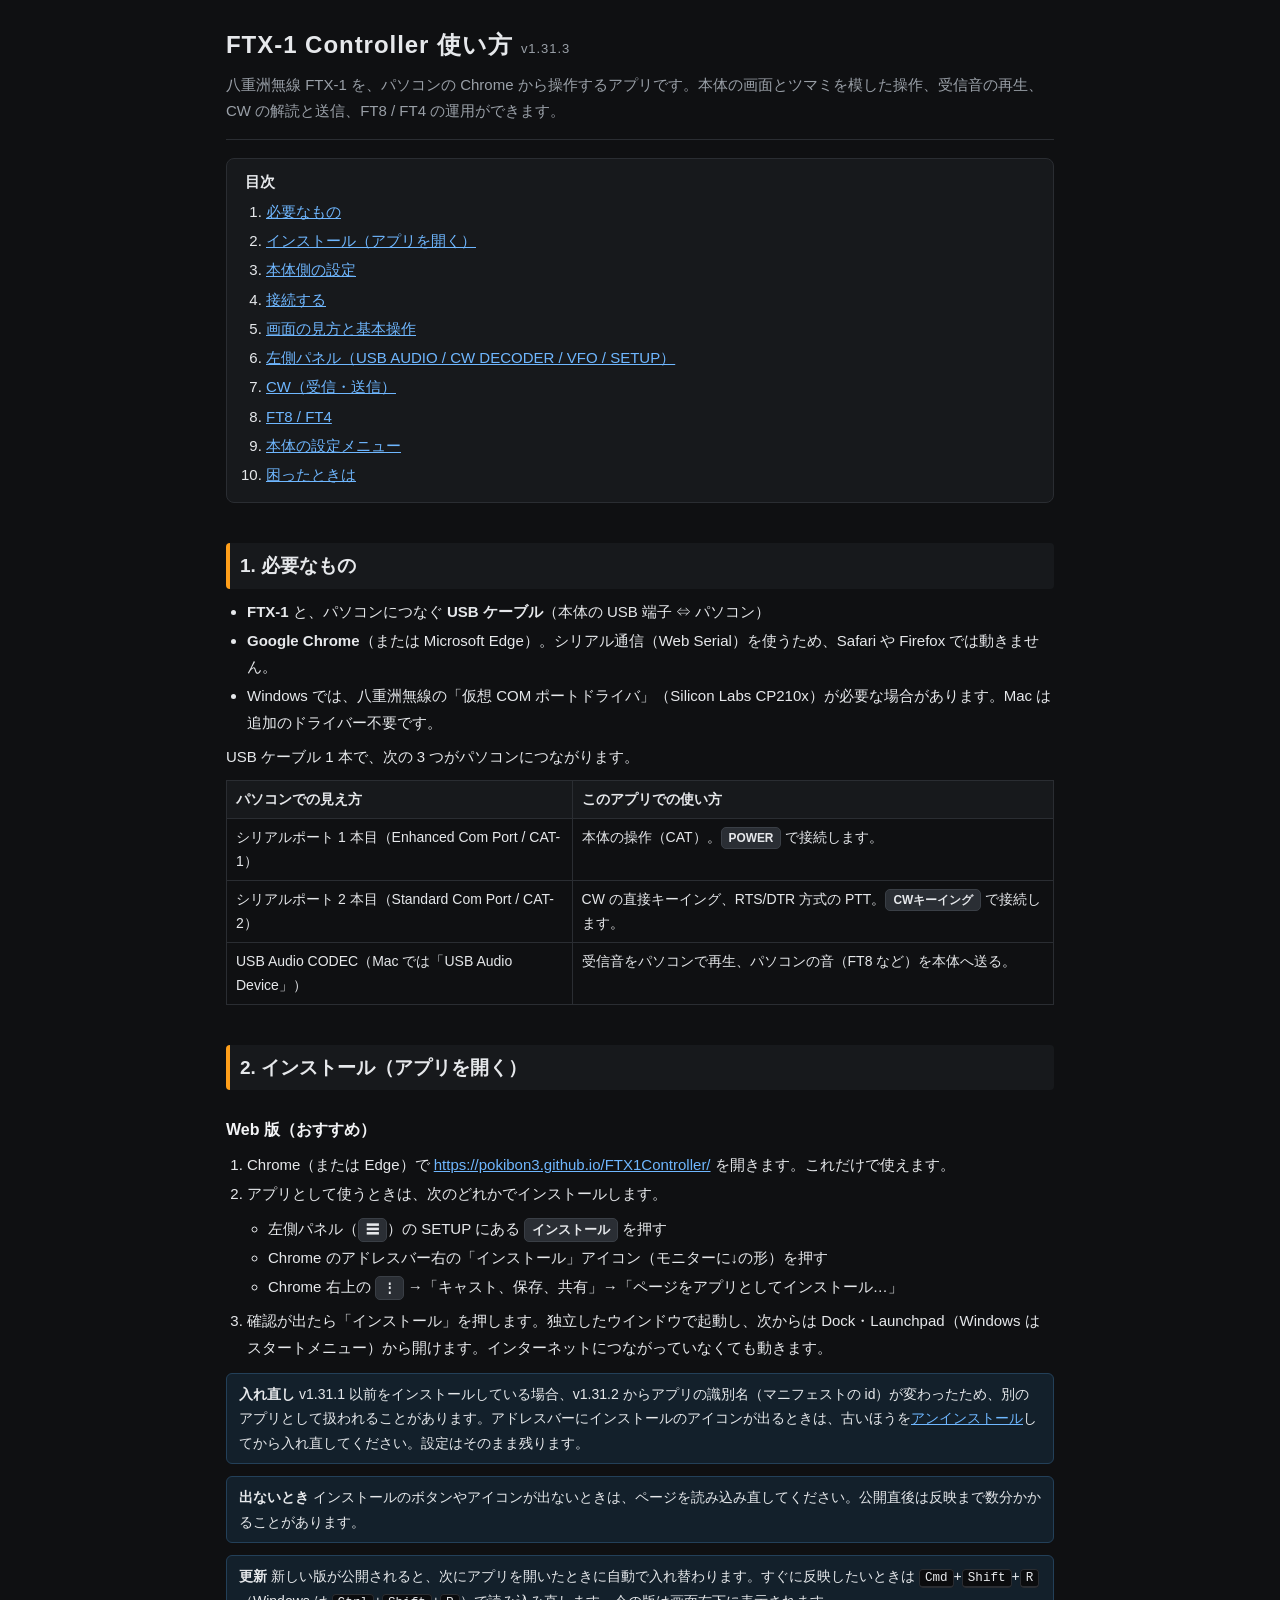
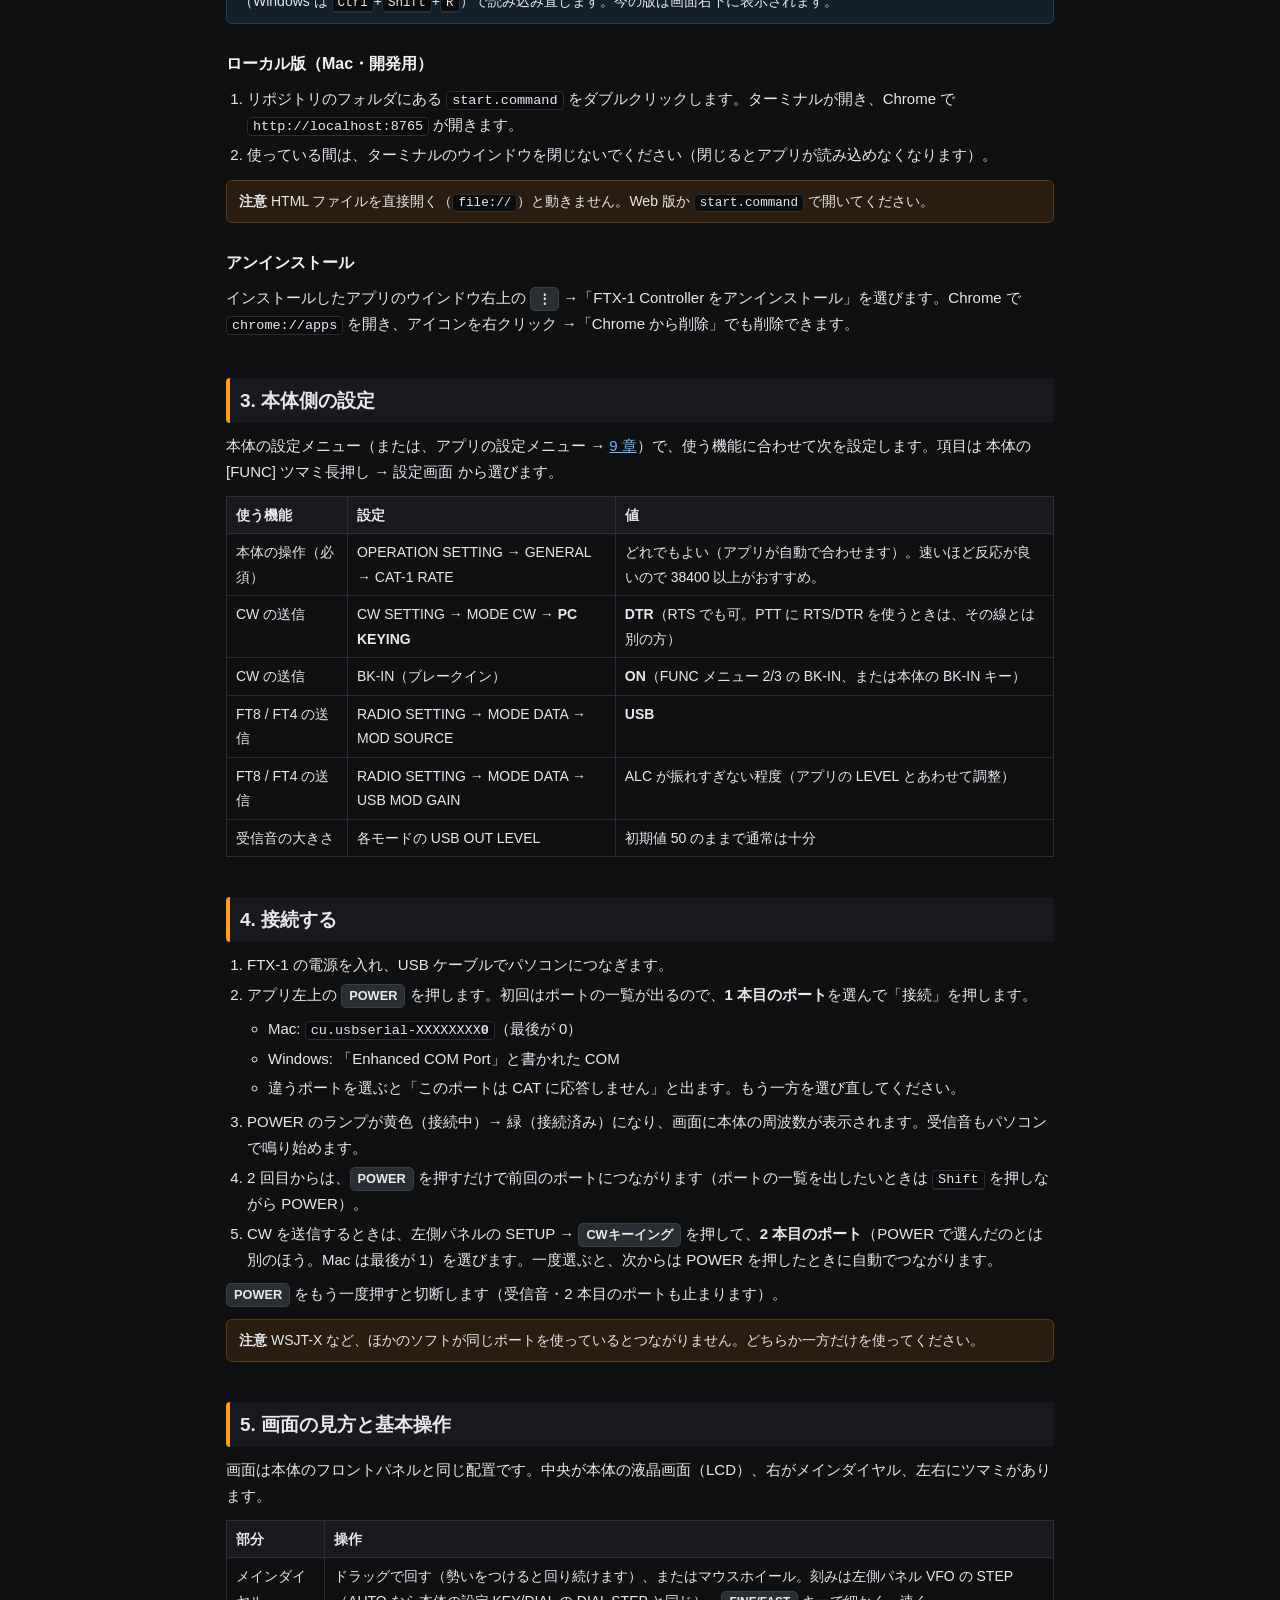
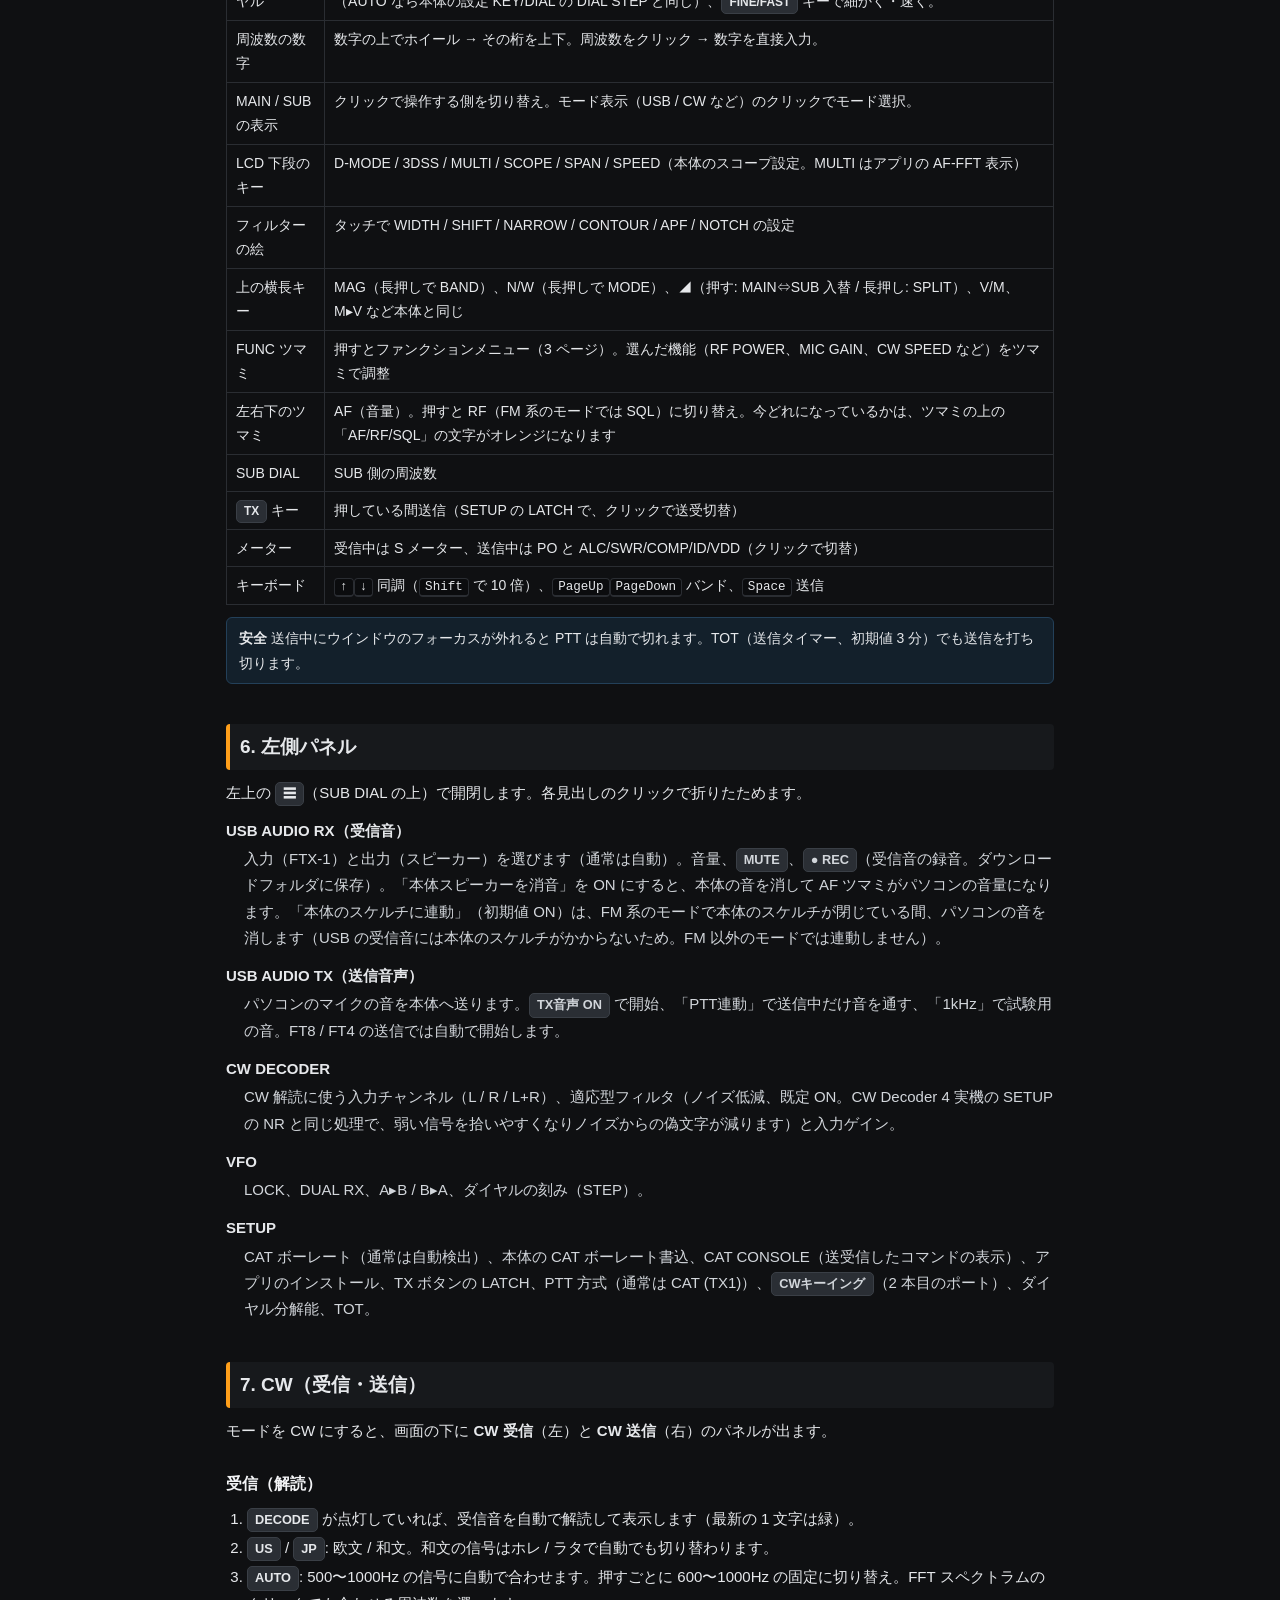
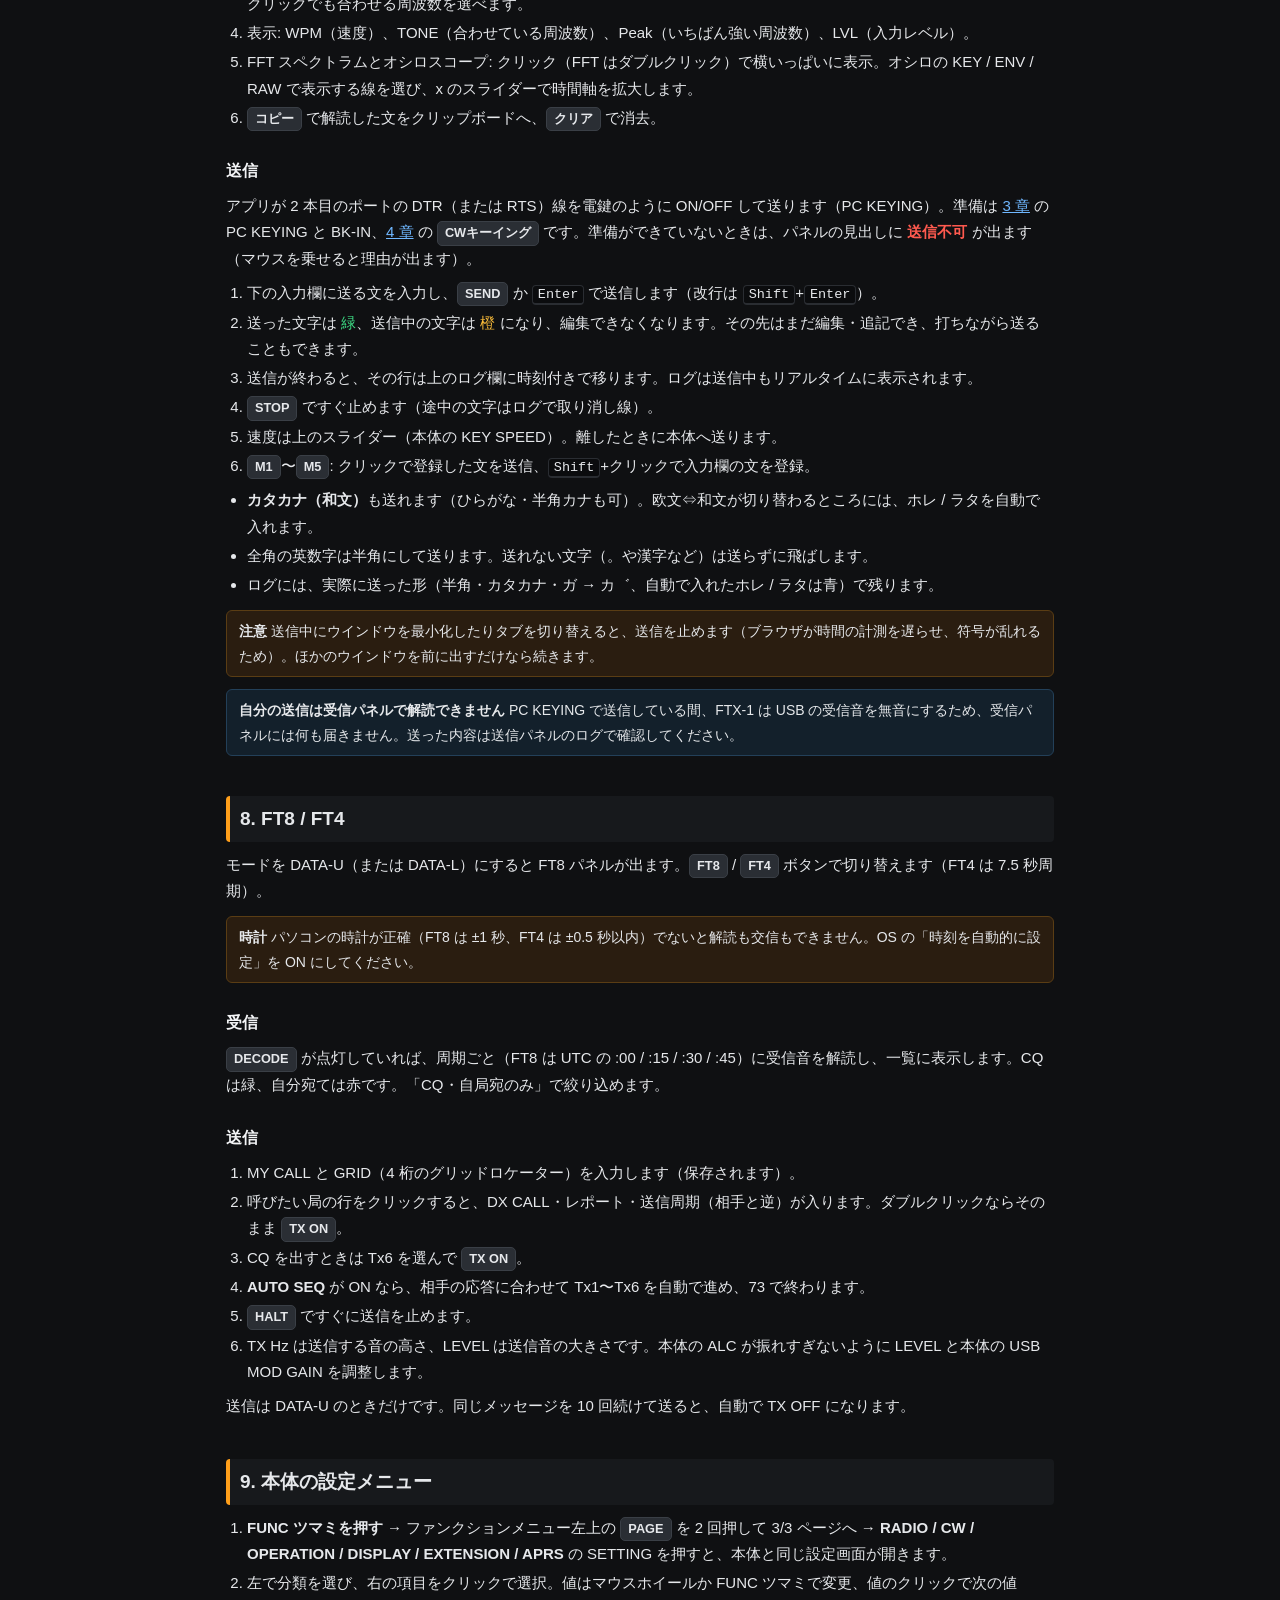
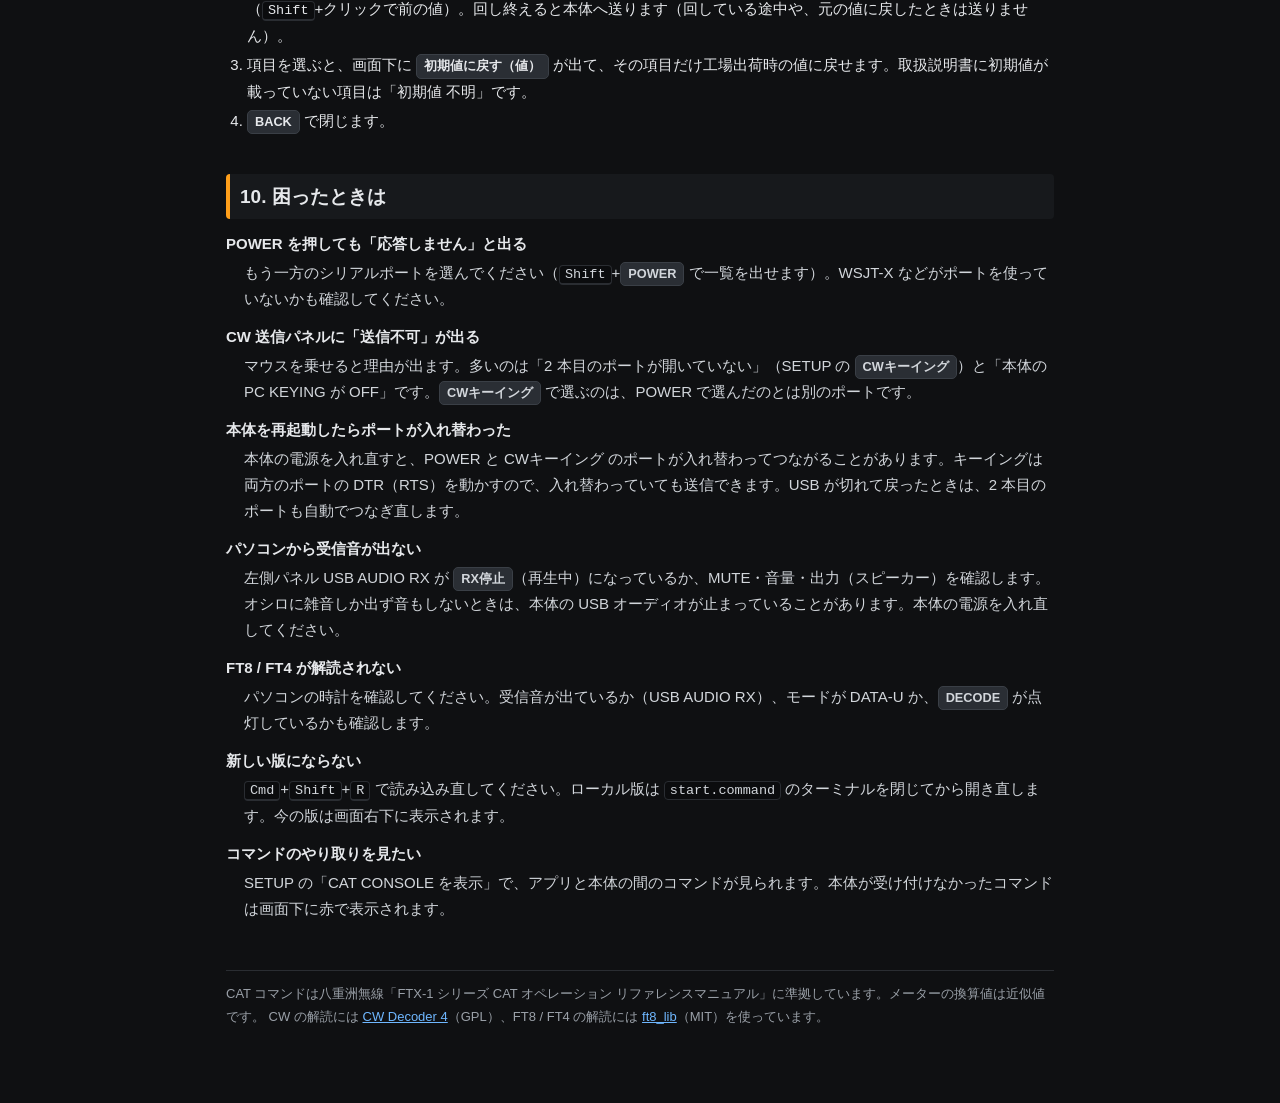
==== manual.html @ ba998f4f "Manual: install steps (SETUP button, address bar, Chrome menu), reinstall after the manifest id chan" ====
<!DOCTYPE html>
<html lang="ja">
<head>
<meta charset="utf-8">
<meta name="viewport" content="width=device-width,initial-scale=1">
<title>FTX-1 Controller 使い方</title>
<style>
:root {
  --bg: #0f1012; --panel: #17191c; --line: #2a2d32; --text: #e6e8eb; --dim: #9aa0a8;
  --accent: #ff9f1a; --link: #6fb7ff; --ok: #3ddc84; --warn: #ffbf3a; --tx: #ff5a4f; --code: #0b0c0e;
}
* { box-sizing: border-box; }
html { scroll-padding-top: 12px; }
body {
  margin: 0; background: var(--bg); color: var(--text);
  font: 15px/1.75 -apple-system, BlinkMacSystemFont, "Hiragino Sans", "Noto Sans JP", "Yu Gothic", sans-serif;
}
.wrap { max-width: 860px; margin: 0 auto; padding: 24px 16px 80px; }
header { border-bottom: 1px solid var(--line); padding-bottom: 14px; margin-bottom: 8px; }
h1 { font-size: 24px; margin: 0; letter-spacing: .04em; }
h1 small { font-size: 13px; color: var(--dim); font-weight: 400; margin-left: 8px; }
.lead { color: var(--dim); margin: 6px 0 0; }
h2 { font-size: 19px; margin: 40px 0 10px; padding: 6px 10px; background: var(--panel); border-left: 4px solid var(--accent); border-radius: 4px; }
h3 { font-size: 16px; margin: 26px 0 6px; color: #f3f4f6; }
p { margin: 8px 0; }
a { color: var(--link); }
ol, ul { padding-left: 1.4em; margin: 8px 0; }
li { margin: 3px 0; }
code, kbd { font-family: ui-monospace, Menlo, monospace; font-size: .9em; background: var(--code); border: 1px solid var(--line); border-radius: 4px; padding: 1px 5px; }
kbd { border-bottom-width: 2px; }
.btn { display: inline-block; font-size: .85em; font-weight: 700; padding: 0 7px; border-radius: 5px; background: #2a2e34; border: 1px solid #3a3f46; white-space: nowrap; }
table { border-collapse: collapse; width: 100%; margin: 10px 0; font-size: 14px; }
th, td { border: 1px solid var(--line); padding: 6px 9px; text-align: left; vertical-align: top; }
th { background: var(--panel); white-space: nowrap; }
.toc { background: var(--panel); border: 1px solid var(--line); border-radius: 8px; padding: 10px 18px; margin: 18px 0; }
.toc ol { margin: 4px 0; }
.note, .warn { border-radius: 6px; padding: 8px 12px; margin: 12px 0; font-size: 14px; }
.note { background: #13202b; border: 1px solid #234059; }
.warn { background: #2a1d10; border: 1px solid #5a3d14; }
.note b:first-child, .warn b:first-child { margin-right: 4px; }
dl { margin: 8px 0; }
dt { font-weight: 700; margin-top: 12px; }
dd { margin: 2px 0 0 1.2em; color: #d2d6db; }
footer { margin-top: 48px; color: var(--dim); font-size: 13px; border-top: 1px solid var(--line); padding-top: 12px; }
@media (max-width: 600px) {
  body { font-size: 14px; }
  table { font-size: 13px; }
  th, td { padding: 5px 6px; }
}
</style>
</head>
<body>
<div class="wrap">

<header>
  <h1>FTX-1 Controller 使い方<small id="ver"></small></h1>
  <p class="lead">八重洲無線 FTX-1 を、パソコンの Chrome から操作するアプリです。本体の画面とツマミを模した操作、受信音の再生、CW の解読と送信、FT8 / FT4 の運用ができます。</p>
</header>

<nav class="toc">
  <b>目次</b>
  <ol>
    <li><a href="#need">必要なもの</a></li>
    <li><a href="#install">インストール（アプリを開く）</a></li>
    <li><a href="#radio">本体側の設定</a></li>
    <li><a href="#connect">接続する</a></li>
    <li><a href="#screen">画面の見方と基本操作</a></li>
    <li><a href="#side">左側パネル（USB AUDIO / CW DECODER / VFO / SETUP）</a></li>
    <li><a href="#cw">CW（受信・送信）</a></li>
    <li><a href="#ft8">FT8 / FT4</a></li>
    <li><a href="#setting">本体の設定メニュー</a></li>
    <li><a href="#trouble">困ったときは</a></li>
  </ol>
</nav>

<h2 id="need">1. 必要なもの</h2>
<ul>
  <li><b>FTX-1</b> と、パソコンにつなぐ <b>USB ケーブル</b>（本体の USB 端子 ⇔ パソコン）</li>
  <li><b>Google Chrome</b>（または Microsoft Edge）。シリアル通信（Web Serial）を使うため、Safari や Firefox では動きません。</li>
  <li>Windows では、八重洲無線の「仮想 COM ポートドライバ」（Silicon Labs CP210x）が必要な場合があります。Mac は追加のドライバー不要です。</li>
</ul>
<p>USB ケーブル 1 本で、次の 3 つがパソコンにつながります。</p>
<table>
  <tr><th>パソコンでの見え方</th><th>このアプリでの使い方</th></tr>
  <tr><td>シリアルポート 1 本目（Enhanced Com Port / CAT-1）</td><td>本体の操作（CAT）。<span class="btn">POWER</span> で接続します。</td></tr>
  <tr><td>シリアルポート 2 本目（Standard Com Port / CAT-2）</td><td>CW の直接キーイング、RTS/DTR 方式の PTT。<span class="btn">CWキーイング</span> で接続します。</td></tr>
  <tr><td>USB Audio CODEC（Mac では「USB Audio Device」）</td><td>受信音をパソコンで再生、パソコンの音（FT8 など）を本体へ送る。</td></tr>
</table>

<h2 id="install">2. インストール（アプリを開く）</h2>
<h3>Web 版（おすすめ）</h3>
<ol>
  <li>Chrome（または Edge）で <a href="https://pokibon3.github.io/FTX1Controller/">https://pokibon3.github.io/FTX1Controller/</a> を開きます。これだけで使えます。</li>
  <li>アプリとして使うときは、次のどれかでインストールします。
    <ul>
      <li>左側パネル（<span class="btn">☰</span>）の SETUP にある <span class="btn">インストール</span> を押す</li>
      <li>Chrome のアドレスバー右の「インストール」アイコン（モニターに↓の形）を押す</li>
      <li>Chrome 右上の <span class="btn">⋮</span> →「キャスト、保存、共有」→「ページをアプリとしてインストール…」</li>
    </ul>
  </li>
  <li>確認が出たら「インストール」を押します。独立したウインドウで起動し、次からは Dock・Launchpad（Windows はスタートメニュー）から開けます。インターネットにつながっていなくても動きます。</li>
</ol>
<div class="note"><b>入れ直し</b>v1.31.1 以前をインストールしている場合、v1.31.2 からアプリの識別名（マニフェストの id）が変わったため、別のアプリとして扱われることがあります。アドレスバーにインストールのアイコンが出るときは、古いほうを<a href="#uninstall">アンインストール</a>してから入れ直してください。設定はそのまま残ります。</div>
<div class="note"><b>出ないとき</b>インストールのボタンやアイコンが出ないときは、ページを読み込み直してください。公開直後は反映まで数分かかることがあります。</div>
<div class="note"><b>更新</b>新しい版が公開されると、次にアプリを開いたときに自動で入れ替わります。すぐに反映したいときは <kbd>Cmd</kbd>+<kbd>Shift</kbd>+<kbd>R</kbd>（Windows は <kbd>Ctrl</kbd>+<kbd>Shift</kbd>+<kbd>R</kbd>）で読み込み直します。今の版は画面右下に表示されます。</div>

<h3>ローカル版（Mac・開発用）</h3>
<ol>
  <li>リポジトリのフォルダにある <code>start.command</code> をダブルクリックします。ターミナルが開き、Chrome で <code>http://localhost:8765</code> が開きます。</li>
  <li>使っている間は、ターミナルのウインドウを閉じないでください（閉じるとアプリが読み込めなくなります）。</li>
</ol>
<div class="warn"><b>注意</b>HTML ファイルを直接開く（<code>file://</code>）と動きません。Web 版か <code>start.command</code> で開いてください。</div>

<h3 id="uninstall">アンインストール</h3>
<p>インストールしたアプリのウインドウ右上の <span class="btn">⋮</span> →「FTX-1 Controller をアンインストール」を選びます。Chrome で <code>chrome://apps</code> を開き、アイコンを右クリック →「Chrome から削除」でも削除できます。</p>

<h2 id="radio">3. 本体側の設定</h2>
<p>本体の設定メニュー（または、アプリの設定メニュー → <a href="#setting">9 章</a>）で、使う機能に合わせて次を設定します。項目は 本体の [FUNC] ツマミ長押し → 設定画面 から選びます。</p>
<table>
  <tr><th>使う機能</th><th>設定</th><th>値</th></tr>
  <tr><td>本体の操作（必須）</td><td>OPERATION SETTING → GENERAL → CAT-1 RATE</td><td>どれでもよい（アプリが自動で合わせます）。速いほど反応が良いので 38400 以上がおすすめ。</td></tr>
  <tr><td>CW の送信</td><td>CW SETTING → MODE CW → <b>PC KEYING</b></td><td><b>DTR</b>（RTS でも可。PTT に RTS/DTR を使うときは、その線とは別の方）</td></tr>
  <tr><td>CW の送信</td><td>BK-IN（ブレークイン）</td><td><b>ON</b>（FUNC メニュー 2/3 の BK-IN、または本体の BK-IN キー）</td></tr>
  <tr><td>FT8 / FT4 の送信</td><td>RADIO SETTING → MODE DATA → MOD SOURCE</td><td><b>USB</b></td></tr>
  <tr><td>FT8 / FT4 の送信</td><td>RADIO SETTING → MODE DATA → USB MOD GAIN</td><td>ALC が振れすぎない程度（アプリの LEVEL とあわせて調整）</td></tr>
  <tr><td>受信音の大きさ</td><td>各モードの USB OUT LEVEL</td><td>初期値 50 のままで通常は十分</td></tr>
</table>

<h2 id="connect">4. 接続する</h2>
<ol>
  <li>FTX-1 の電源を入れ、USB ケーブルでパソコンにつなぎます。</li>
  <li>アプリ左上の <span class="btn">POWER</span> を押します。初回はポートの一覧が出るので、<b>1 本目のポート</b>を選んで「接続」を押します。
    <ul>
      <li>Mac: <code>cu.usbserial-XXXXXXXX<b>0</b></code>（最後が 0）</li>
      <li>Windows: 「Enhanced COM Port」と書かれた COM</li>
      <li>違うポートを選ぶと「このポートは CAT に応答しません」と出ます。もう一方を選び直してください。</li>
    </ul>
  </li>
  <li>POWER のランプが黄色（接続中）→ 緑（接続済み）になり、画面に本体の周波数が表示されます。受信音もパソコンで鳴り始めます。</li>
  <li>2 回目からは、<span class="btn">POWER</span> を押すだけで前回のポートにつながります（ポートの一覧を出したいときは <kbd>Shift</kbd> を押しながら POWER）。</li>
  <li>CW を送信するときは、左側パネルの SETUP → <span class="btn">CWキーイング</span> を押して、<b>2 本目のポート</b>（POWER で選んだのとは別のほう。Mac は最後が 1）を選びます。一度選ぶと、次からは POWER を押したときに自動でつながります。</li>
</ol>
<p><span class="btn">POWER</span> をもう一度押すと切断します（受信音・2 本目のポートも止まります）。</p>
<div class="warn"><b>注意</b>WSJT-X など、ほかのソフトが同じポートを使っているとつながりません。どちらか一方だけを使ってください。</div>

<h2 id="screen">5. 画面の見方と基本操作</h2>
<p>画面は本体のフロントパネルと同じ配置です。中央が本体の液晶画面（LCD）、右がメインダイヤル、左右にツマミがあります。</p>
<table>
  <tr><th>部分</th><th>操作</th></tr>
  <tr><td>メインダイヤル</td><td>ドラッグで回す（勢いをつけると回り続けます）、またはマウスホイール。刻みは左側パネル VFO の STEP（AUTO なら本体の設定 KEY/DIAL の DIAL STEP と同じ）、<span class="btn">FINE/FAST</span> キーで細かく・速く。</td></tr>
  <tr><td>周波数の数字</td><td>数字の上でホイール → その桁を上下。周波数をクリック → 数字を直接入力。</td></tr>
  <tr><td>MAIN / SUB の表示</td><td>クリックで操作する側を切り替え。モード表示（USB / CW など）のクリックでモード選択。</td></tr>
  <tr><td>LCD 下段のキー</td><td>D-MODE / 3DSS / MULTI / SCOPE / SPAN / SPEED（本体のスコープ設定。MULTI はアプリの AF-FFT 表示）</td></tr>
  <tr><td>フィルターの絵</td><td>タッチで WIDTH / SHIFT / NARROW / CONTOUR / APF / NOTCH の設定</td></tr>
  <tr><td>上の横長キー</td><td>MAG（長押しで BAND）、N/W（長押しで MODE）、◢（押す: MAIN⇔SUB 入替 / 長押し: SPLIT）、V/M、M▸V など本体と同じ</td></tr>
  <tr><td>FUNC ツマミ</td><td>押すとファンクションメニュー（3 ページ）。選んだ機能（RF POWER、MIC GAIN、CW SPEED など）をツマミで調整</td></tr>
  <tr><td>左右下のツマミ</td><td>AF（音量）。押すと RF（FM 系のモードでは SQL）に切り替え。今どれになっているかは、ツマミの上の「AF/RF/SQL」の文字がオレンジになります</td></tr>
  <tr><td>SUB DIAL</td><td>SUB 側の周波数</td></tr>
  <tr><td><span class="btn">TX</span> キー</td><td>押している間送信（SETUP の LATCH で、クリックで送受切替）</td></tr>
  <tr><td>メーター</td><td>受信中は S メーター、送信中は PO と ALC/SWR/COMP/ID/VDD（クリックで切替）</td></tr>
  <tr><td>キーボード</td><td><kbd>↑</kbd><kbd>↓</kbd> 同調（<kbd>Shift</kbd> で 10 倍）、<kbd>PageUp</kbd><kbd>PageDown</kbd> バンド、<kbd>Space</kbd> 送信</td></tr>
</table>
<div class="note"><b>安全</b>送信中にウインドウのフォーカスが外れると PTT は自動で切れます。TOT（送信タイマー、初期値 3 分）でも送信を打ち切ります。</div>

<h2 id="side">6. 左側パネル</h2>
<p>左上の <span class="btn">☰</span>（SUB DIAL の上）で開閉します。各見出しのクリックで折りたためます。</p>
<dl>
  <dt>USB AUDIO RX（受信音）</dt>
  <dd>入力（FTX-1）と出力（スピーカー）を選びます（通常は自動）。音量、<span class="btn">MUTE</span>、<span class="btn">● REC</span>（受信音の録音。ダウンロードフォルダに保存）。「本体スピーカーを消音」を ON にすると、本体の音を消して AF ツマミがパソコンの音量になります。「本体のスケルチに連動」（初期値 ON）は、FM 系のモードで本体のスケルチが閉じている間、パソコンの音を消します（USB の受信音には本体のスケルチがかからないため。FM 以外のモードでは連動しません）。</dd>
  <dt>USB AUDIO TX（送信音声）</dt>
  <dd>パソコンのマイクの音を本体へ送ります。<span class="btn">TX音声 ON</span> で開始、「PTT連動」で送信中だけ音を通す、「1kHz」で試験用の音。FT8 / FT4 の送信では自動で開始します。</dd>
  <dt>CW DECODER</dt>
  <dd>CW 解読に使う入力チャンネル（L / R / L+R）、適応型フィルタ（ノイズ低減、既定 ON。CW Decoder 4 実機の SETUP の NR と同じ処理で、弱い信号を拾いやすくなりノイズからの偽文字が減ります）と入力ゲイン。</dd>
  <dt>VFO</dt>
  <dd>LOCK、DUAL RX、A▸B / B▸A、ダイヤルの刻み（STEP）。</dd>
  <dt>SETUP</dt>
  <dd>CAT ボーレート（通常は自動検出）、本体の CAT ボーレート書込、CAT CONSOLE（送受信したコマンドの表示）、アプリのインストール、TX ボタンの LATCH、PTT 方式（通常は CAT (TX1)）、<span class="btn">CWキーイング</span>（2 本目のポート）、ダイヤル分解能、TOT。</dd>
</dl>

<h2 id="cw">7. CW（受信・送信）</h2>
<p>モードを CW にすると、画面の下に <b>CW 受信</b>（左）と <b>CW 送信</b>（右）のパネルが出ます。</p>

<h3>受信（解読）</h3>
<ol>
  <li><span class="btn">DECODE</span> が点灯していれば、受信音を自動で解読して表示します（最新の 1 文字は緑）。</li>
  <li><span class="btn">US</span> / <span class="btn">JP</span>: 欧文 / 和文。和文の信号はホレ / ラタで自動でも切り替わります。</li>
  <li><span class="btn">AUTO</span>: 500〜1000Hz の信号に自動で合わせます。押すごとに 600〜1000Hz の固定に切り替え。FFT スペクトラムのクリックでも合わせる周波数を選べます。</li>
  <li>表示: WPM（速度）、TONE（合わせている周波数）、Peak（いちばん強い周波数）、LVL（入力レベル）。</li>
  <li>FFT スペクトラムとオシロスコープ: クリック（FFT はダブルクリック）で横いっぱいに表示。オシロの KEY / ENV / RAW で表示する線を選び、x のスライダーで時間軸を拡大します。</li>
  <li><span class="btn">コピー</span> で解読した文をクリップボードへ、<span class="btn">クリア</span> で消去。</li>
</ol>

<h3>送信</h3>
<p>アプリが 2 本目のポートの DTR（または RTS）線を電鍵のように ON/OFF して送ります（PC KEYING）。準備は <a href="#radio">3 章</a> の PC KEYING と BK-IN、<a href="#connect">4 章</a> の <span class="btn">CWキーイング</span> です。準備ができていないときは、パネルの見出しに <b style="color:var(--tx)">送信不可</b> が出ます（マウスを乗せると理由が出ます）。</p>
<ol>
  <li>下の入力欄に送る文を入力し、<span class="btn">SEND</span> か <kbd>Enter</kbd> で送信します（改行は <kbd>Shift</kbd>+<kbd>Enter</kbd>）。</li>
  <li>送った文字は <span style="color:var(--ok)">緑</span>、送信中の文字は <span style="color:var(--warn)">橙</span> になり、編集できなくなります。その先はまだ編集・追記でき、打ちながら送ることもできます。</li>
  <li>送信が終わると、その行は上のログ欄に時刻付きで移ります。ログは送信中もリアルタイムに表示されます。</li>
  <li><span class="btn">STOP</span> ですぐ止めます（途中の文字はログで取り消し線）。</li>
  <li>速度は上のスライダー（本体の KEY SPEED）。離したときに本体へ送ります。</li>
  <li><span class="btn">M1</span>〜<span class="btn">M5</span>: クリックで登録した文を送信、<kbd>Shift</kbd>+クリックで入力欄の文を登録。</li>
</ol>
<ul>
  <li><b>カタカナ（和文）</b>も送れます（ひらがな・半角カナも可）。欧文⇔和文が切り替わるところには、ホレ / ラタを自動で入れます。</li>
  <li>全角の英数字は半角にして送ります。送れない文字（。や漢字など）は送らずに飛ばします。</li>
  <li>ログには、実際に送った形（半角・カタカナ・ガ → カ゛、自動で入れたホレ / ラタは青）で残ります。</li>
</ul>
<div class="warn"><b>注意</b>送信中にウインドウを最小化したりタブを切り替えると、送信を止めます（ブラウザが時間の計測を遅らせ、符号が乱れるため）。ほかのウインドウを前に出すだけなら続きます。</div>
<div class="note"><b>自分の送信は受信パネルで解読できません</b>PC KEYING で送信している間、FTX-1 は USB の受信音を無音にするため、受信パネルには何も届きません。送った内容は送信パネルのログで確認してください。</div>

<h2 id="ft8">8. FT8 / FT4</h2>
<p>モードを DATA-U（または DATA-L）にすると FT8 パネルが出ます。<span class="btn">FT8</span> / <span class="btn">FT4</span> ボタンで切り替えます（FT4 は 7.5 秒周期）。</p>
<div class="warn"><b>時計</b>パソコンの時計が正確（FT8 は ±1 秒、FT4 は ±0.5 秒以内）でないと解読も交信もできません。OS の「時刻を自動的に設定」を ON にしてください。</div>
<h3>受信</h3>
<p><span class="btn">DECODE</span> が点灯していれば、周期ごと（FT8 は UTC の :00 / :15 / :30 / :45）に受信音を解読し、一覧に表示します。CQ は緑、自分宛ては赤です。「CQ・自局宛のみ」で絞り込めます。</p>
<h3>送信</h3>
<ol>
  <li>MY CALL と GRID（4 桁のグリッドロケーター）を入力します（保存されます）。</li>
  <li>呼びたい局の行をクリックすると、DX CALL・レポート・送信周期（相手と逆）が入ります。ダブルクリックならそのまま <span class="btn">TX ON</span>。</li>
  <li>CQ を出すときは Tx6 を選んで <span class="btn">TX ON</span>。</li>
  <li><b>AUTO SEQ</b> が ON なら、相手の応答に合わせて Tx1〜Tx6 を自動で進め、73 で終わります。</li>
  <li><span class="btn">HALT</span> ですぐに送信を止めます。</li>
  <li>TX Hz は送信する音の高さ、LEVEL は送信音の大きさです。本体の ALC が振れすぎないように LEVEL と本体の USB MOD GAIN を調整します。</li>
</ol>
<p>送信は DATA-U のときだけです。同じメッセージを 10 回続けて送ると、自動で TX OFF になります。</p>

<h2 id="setting">9. 本体の設定メニュー</h2>
<ol>
  <li><b>FUNC ツマミを押す</b> → ファンクションメニュー左上の <span class="btn">PAGE</span> を 2 回押して 3/3 ページへ → <b>RADIO / CW / OPERATION / DISPLAY / EXTENSION / APRS</b> の SETTING を押すと、本体と同じ設定画面が開きます。</li>
  <li>左で分類を選び、右の項目をクリックで選択。値はマウスホイールか FUNC ツマミで変更、値のクリックで次の値（<kbd>Shift</kbd>+クリックで前の値）。回し終えると本体へ送ります（回している途中や、元の値に戻したときは送りません）。</li>
  <li>項目を選ぶと、画面下に <span class="btn">初期値に戻す（値）</span> が出て、その項目だけ工場出荷時の値に戻せます。取扱説明書に初期値が載っていない項目は「初期値 不明」です。</li>
  <li><span class="btn">BACK</span> で閉じます。</li>
</ol>

<h2 id="trouble">10. 困ったときは</h2>
<dl>
  <dt>POWER を押しても「応答しません」と出る</dt>
  <dd>もう一方のシリアルポートを選んでください（<kbd>Shift</kbd>+<span class="btn">POWER</span> で一覧を出せます）。WSJT-X などがポートを使っていないかも確認してください。</dd>
  <dt>CW 送信パネルに「送信不可」が出る</dt>
  <dd>マウスを乗せると理由が出ます。多いのは「2 本目のポートが開いていない」（SETUP の <span class="btn">CWキーイング</span>）と「本体の PC KEYING が OFF」です。<span class="btn">CWキーイング</span> で選ぶのは、POWER で選んだのとは別のポートです。</dd>
  <dt>本体を再起動したらポートが入れ替わった</dt>
  <dd>本体の電源を入れ直すと、POWER と CWキーイング のポートが入れ替わってつながることがあります。キーイングは両方のポートの DTR（RTS）を動かすので、入れ替わっていても送信できます。USB が切れて戻ったときは、2 本目のポートも自動でつなぎ直します。</dd>
  <dt>パソコンから受信音が出ない</dt>
  <dd>左側パネル USB AUDIO RX が <span class="btn">RX停止</span>（再生中）になっているか、MUTE・音量・出力（スピーカー）を確認します。オシロに雑音しか出ず音もしないときは、本体の USB オーディオが止まっていることがあります。本体の電源を入れ直してください。</dd>
  <dt>FT8 / FT4 が解読されない</dt>
  <dd>パソコンの時計を確認してください。受信音が出ているか（USB AUDIO RX）、モードが DATA-U か、<span class="btn">DECODE</span> が点灯しているかも確認します。</dd>
  <dt>新しい版にならない</dt>
  <dd><kbd>Cmd</kbd>+<kbd>Shift</kbd>+<kbd>R</kbd> で読み込み直してください。ローカル版は <code>start.command</code> のターミナルを閉じてから開き直します。今の版は画面右下に表示されます。</dd>
  <dt>コマンドのやり取りを見たい</dt>
  <dd>SETUP の「CAT CONSOLE を表示」で、アプリと本体の間のコマンドが見られます。本体が受け付けなかったコマンドは画面下に赤で表示されます。</dd>
</dl>

<footer>
  CAT コマンドは八重洲無線「FTX-1 シリーズ CAT オペレーション リファレンスマニュアル」に準拠しています。メーターの換算値は近似値です。
  CW の解読には <a href="https://github.com/pokibon3/cw_decoder4">CW Decoder 4</a>（GPL）、FT8 / FT4 の解読には <a href="https://github.com/kgoba/ft8_lib">ft8_lib</a>（MIT）を使っています。
</footer>
</div>
<script type="module">
import { APP_VERSION } from './js/version.js';
document.getElementById('ver').textContent = `v${APP_VERSION}`;
</script>
</body>
</html>
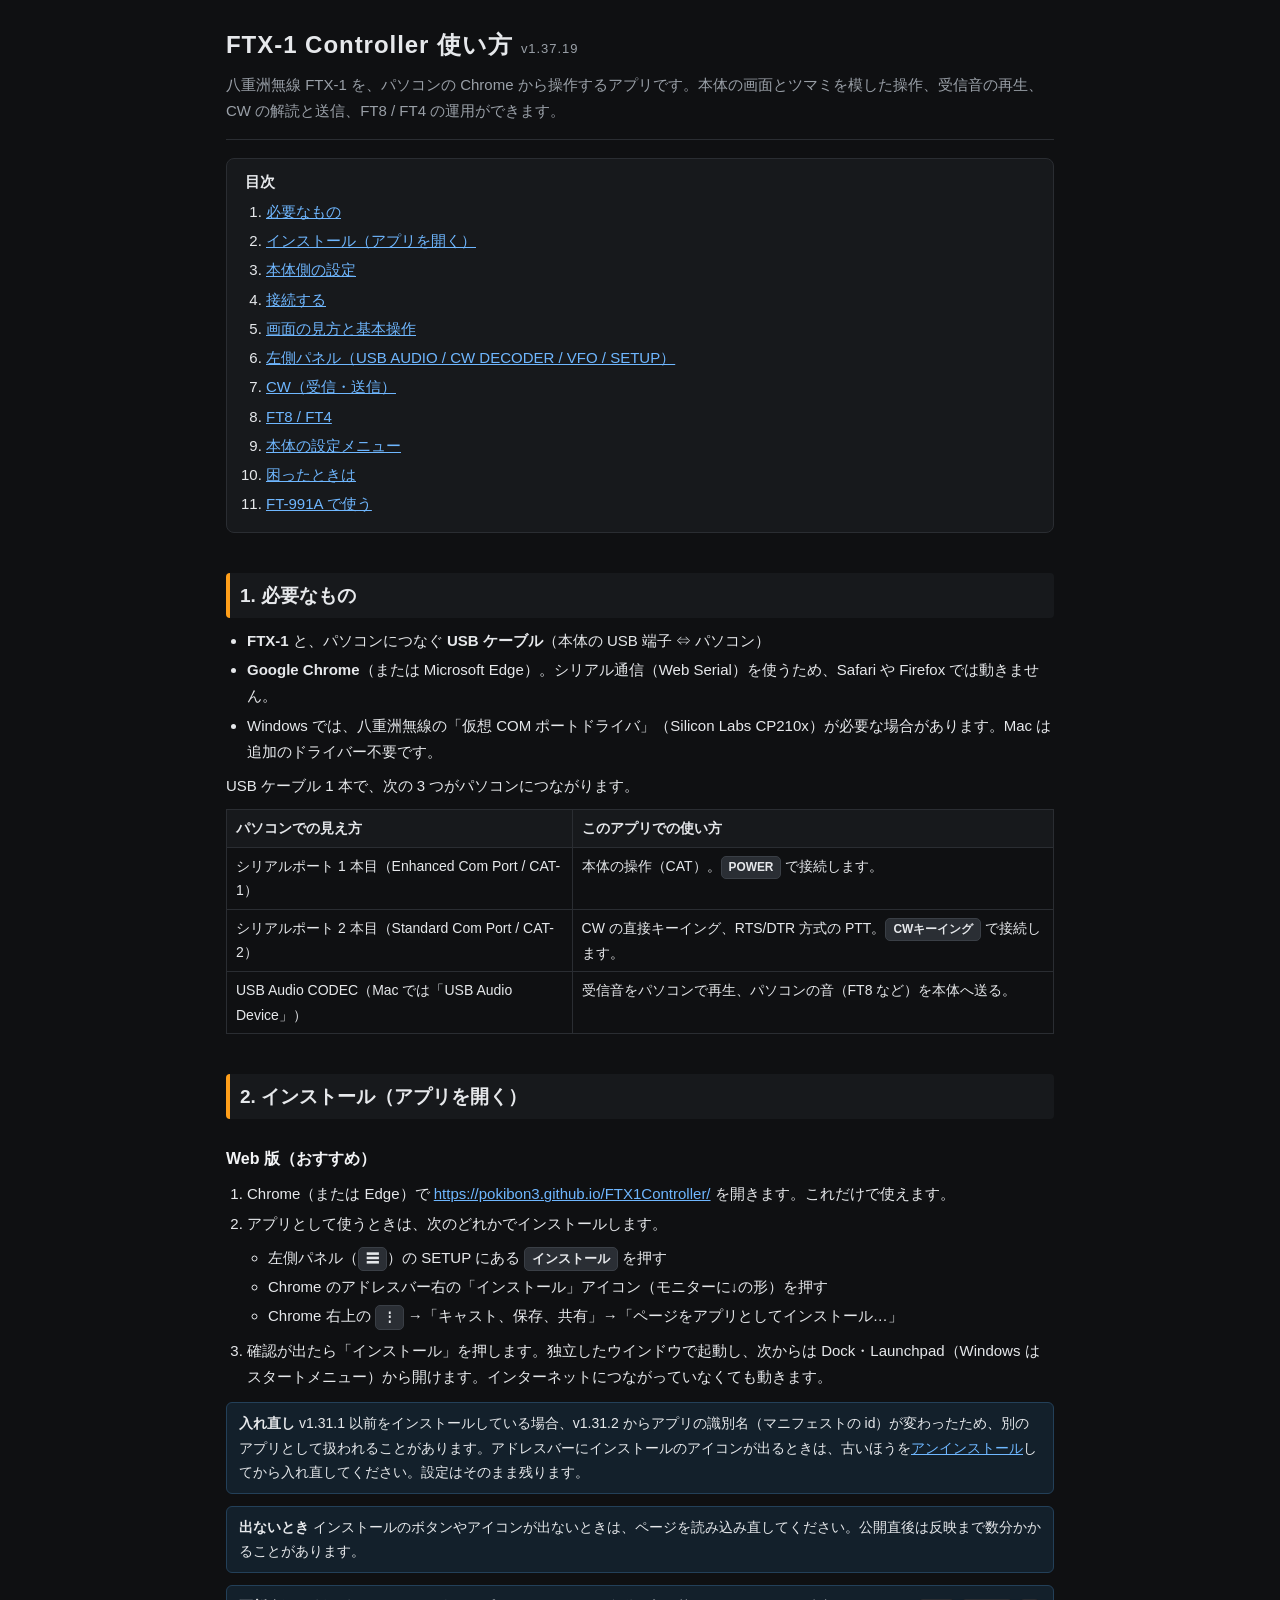
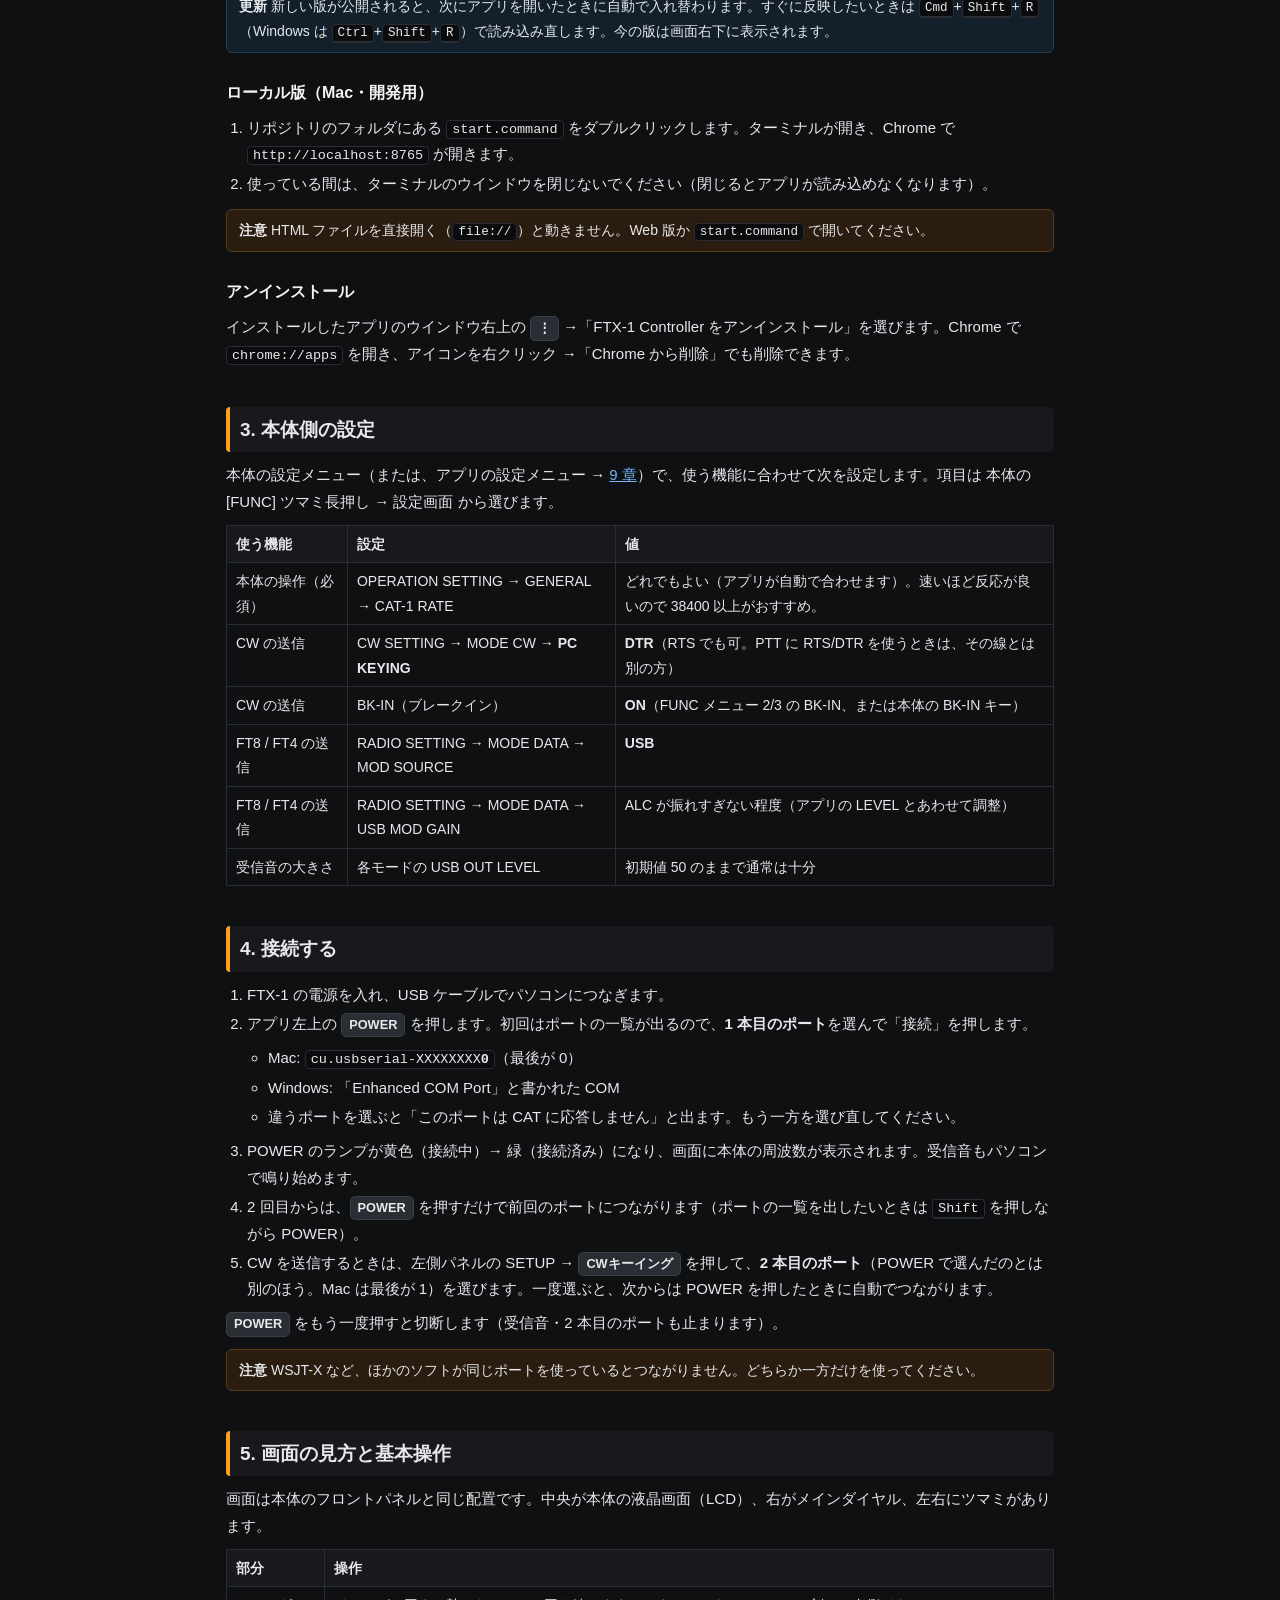
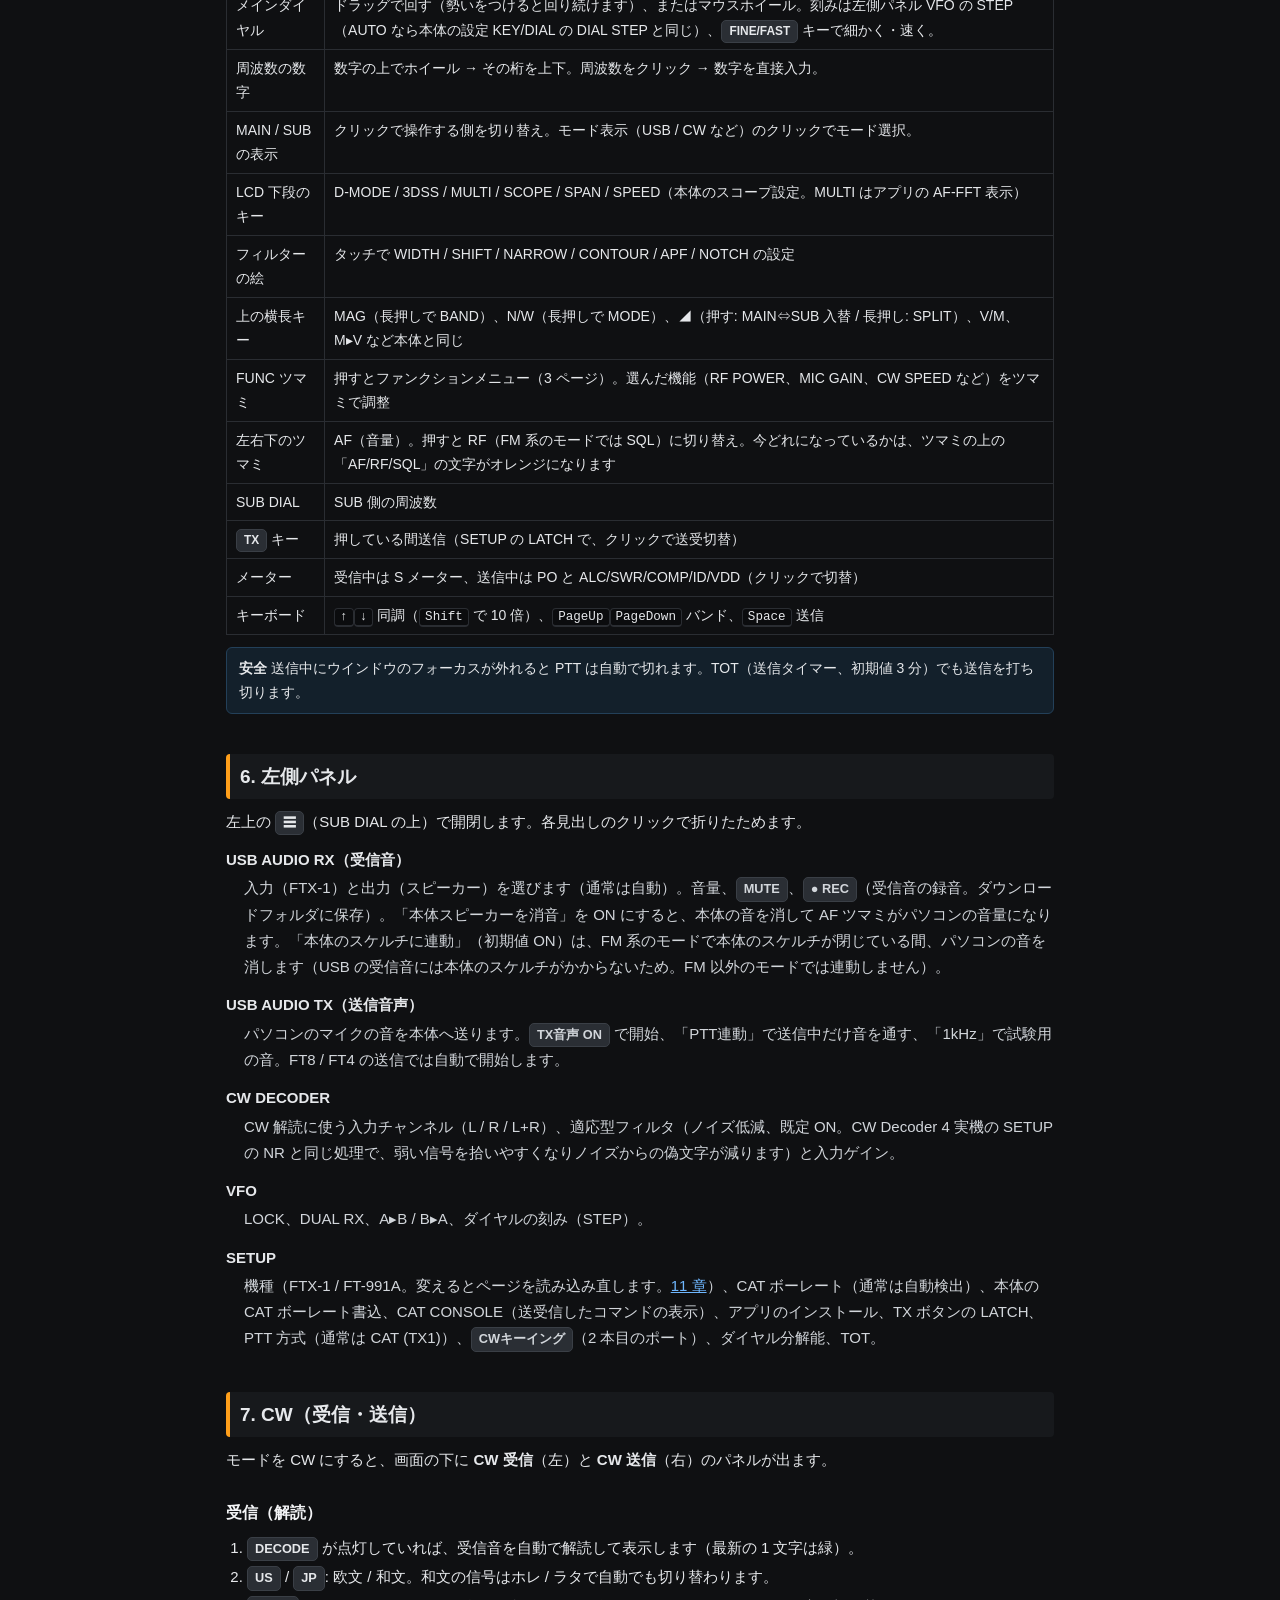
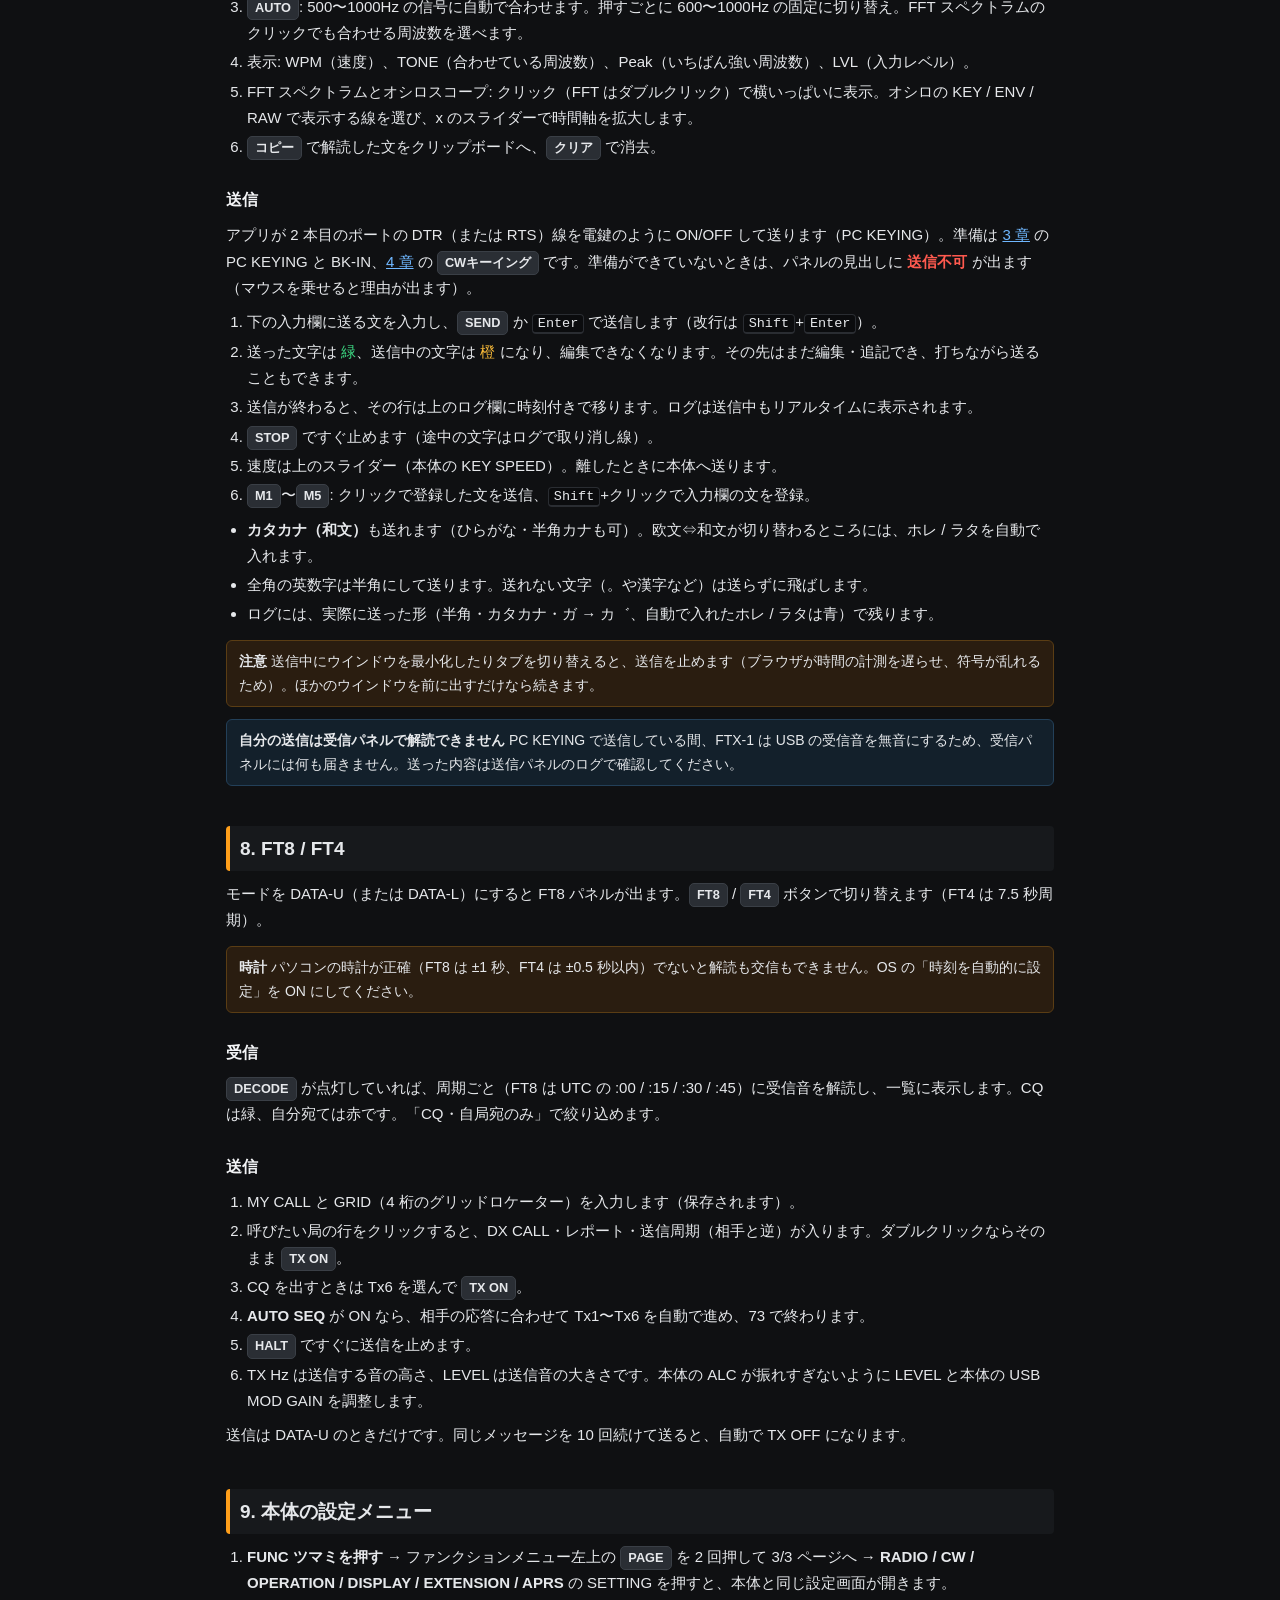
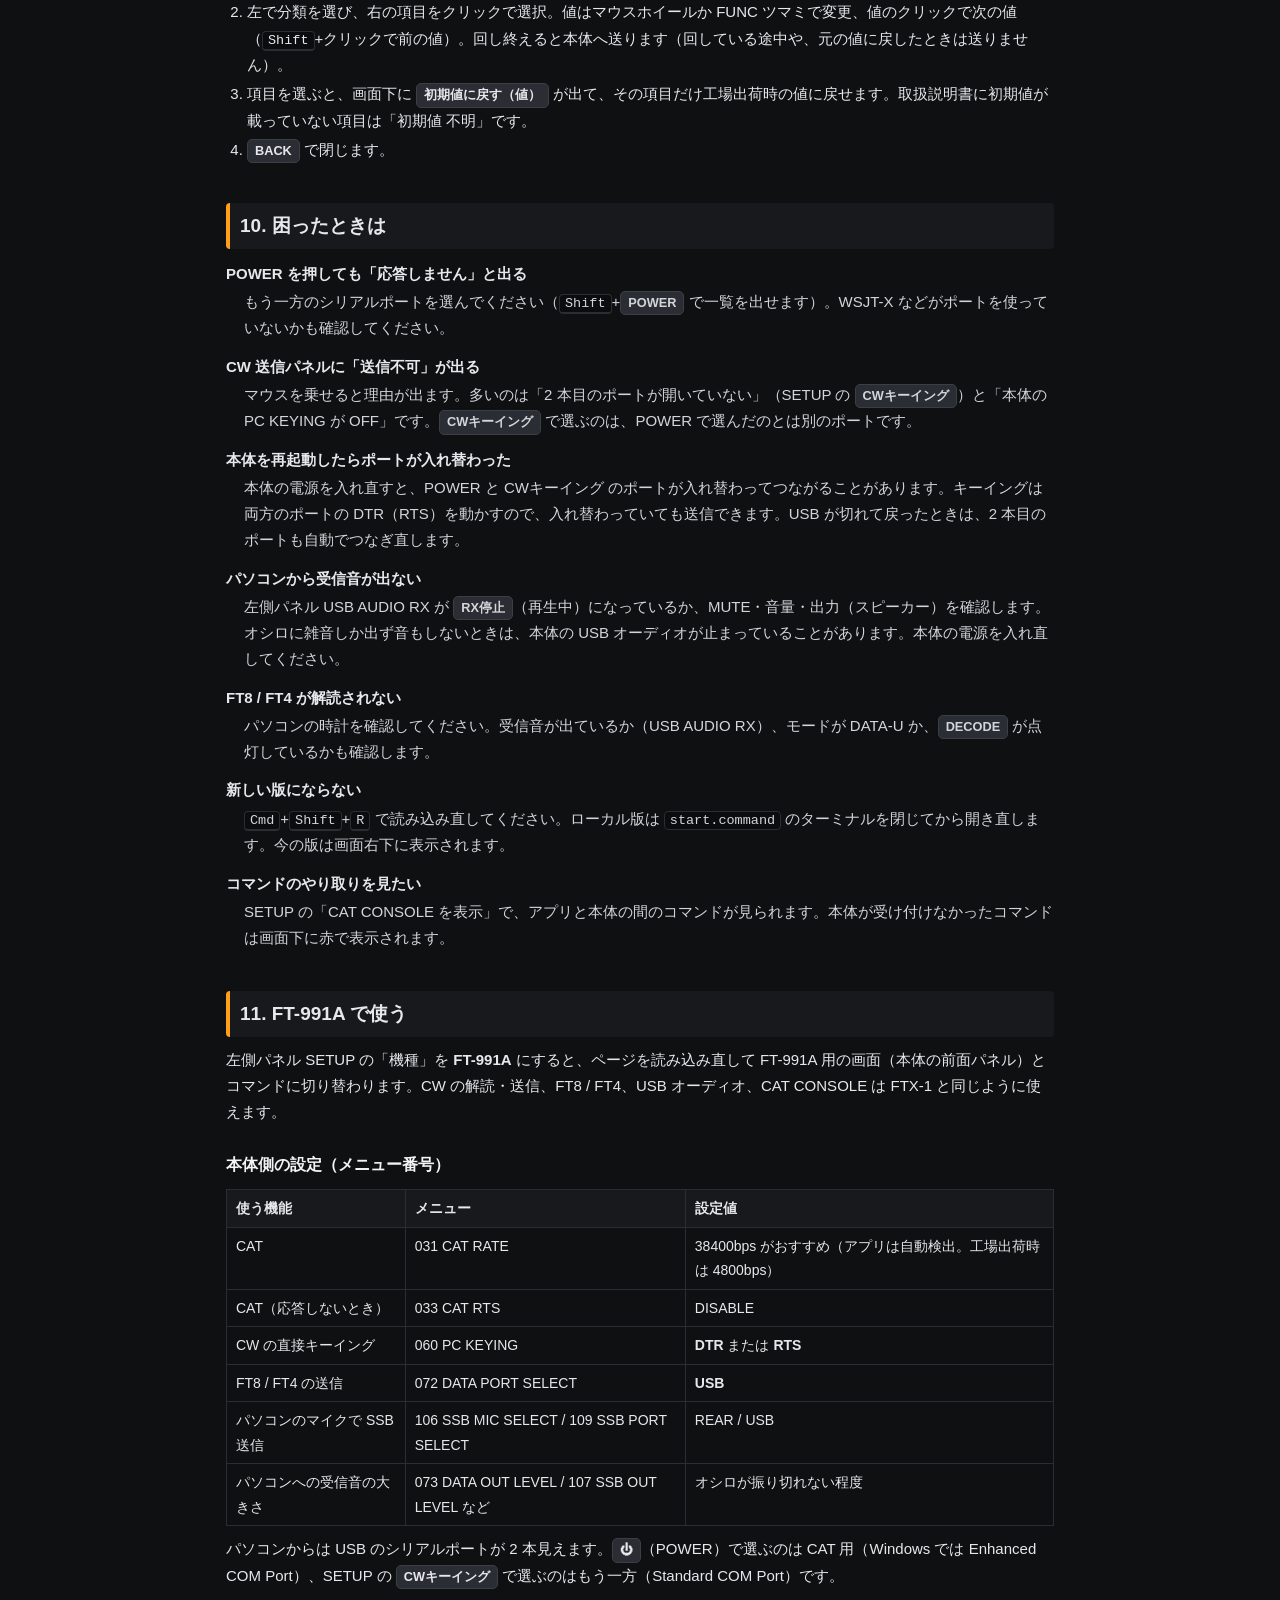
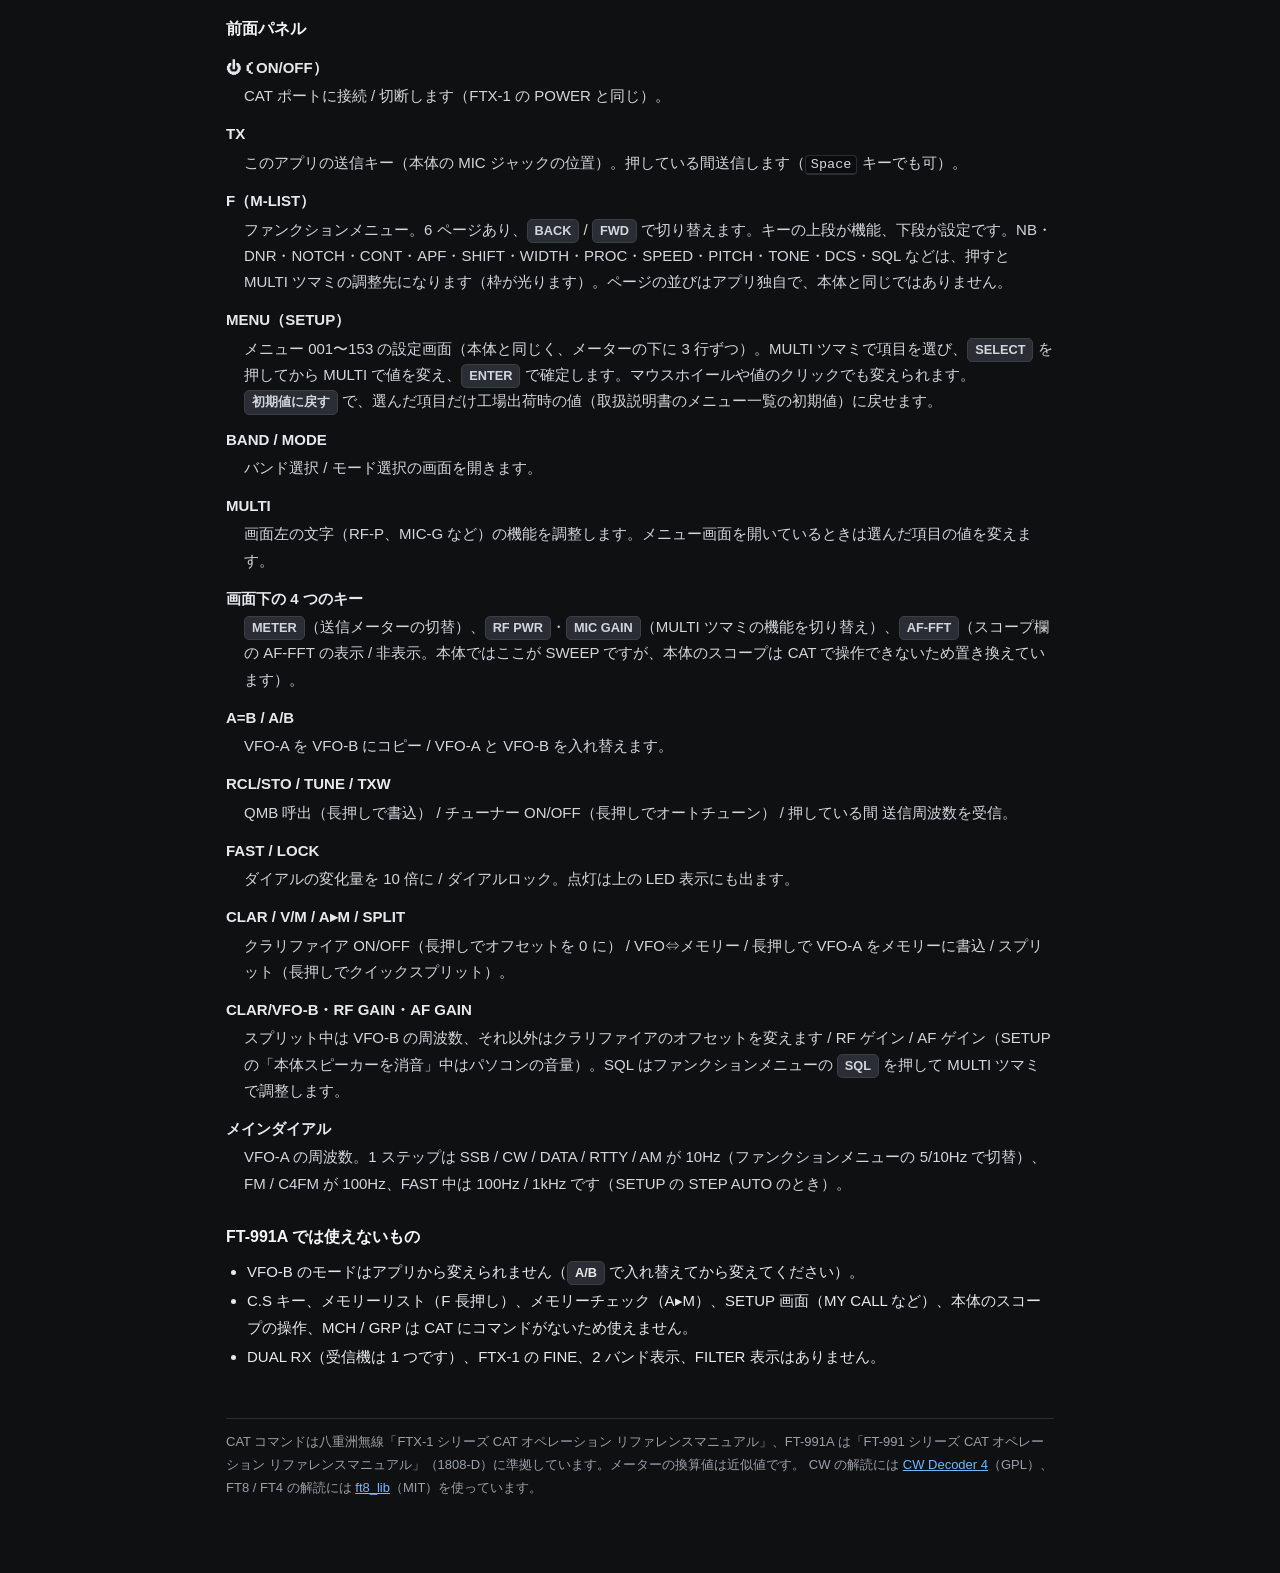
==== commit 953b8ad5: "FT-991A support (SETUP 機種), v1.37.19 - js/model.js: the radio chosen in SETUP (saved, page reloads);" ====
--- a/manual.html
+++ b/manual.html
@@ -70,6 +70,7 @@
     <li><a href="#ft8">FT8 / FT4</a></li>
     <li><a href="#setting">本体の設定メニュー</a></li>
     <li><a href="#trouble">困ったときは</a></li>
+    <li><a href="#ft991a">FT-991A で使う</a></li>
   </ol>
 </nav>
 
@@ -174,7 +175,7 @@
   <dt>VFO</dt>
   <dd>LOCK、DUAL RX、A▸B / B▸A、ダイヤルの刻み（STEP）。</dd>
   <dt>SETUP</dt>
-  <dd>CAT ボーレート（通常は自動検出）、本体の CAT ボーレート書込、CAT CONSOLE（送受信したコマンドの表示）、アプリのインストール、TX ボタンの LATCH、PTT 方式（通常は CAT (TX1)）、<span class="btn">CWキーイング</span>（2 本目のポート）、ダイヤル分解能、TOT。</dd>
+  <dd>機種（FTX-1 / FT-991A。変えるとページを読み込み直します。<a href="#ft991a">11 章</a>）、CAT ボーレート（通常は自動検出）、本体の CAT ボーレート書込、CAT CONSOLE（送受信したコマンドの表示）、アプリのインストール、TX ボタンの LATCH、PTT 方式（通常は CAT (TX1)）、<span class="btn">CWキーイング</span>（2 本目のポート）、ダイヤル分解能、TOT。</dd>
 </dl>
 
 <h2 id="cw">7. CW（受信・送信）</h2>
@@ -250,8 +251,47 @@
   <dd>SETUP の「CAT CONSOLE を表示」で、アプリと本体の間のコマンドが見られます。本体が受け付けなかったコマンドは画面下に赤で表示されます。</dd>
 </dl>
 
+<h2 id="ft991a">11. FT-991A で使う</h2>
+<p>左側パネル SETUP の「機種」を <b>FT-991A</b> にすると、ページを読み込み直して FT-991A 用の画面（本体の前面パネル）とコマンドに切り替わります。CW の解読・送信、FT8 / FT4、USB オーディオ、CAT CONSOLE は FTX-1 と同じように使えます。</p>
+
+<h3>本体側の設定（メニュー番号）</h3>
+<table>
+  <tr><th>使う機能</th><th>メニュー</th><th>設定値</th></tr>
+  <tr><td>CAT</td><td>031 CAT RATE</td><td>38400bps がおすすめ（アプリは自動検出。工場出荷時は 4800bps）</td></tr>
+  <tr><td>CAT（応答しないとき）</td><td>033 CAT RTS</td><td>DISABLE</td></tr>
+  <tr><td>CW の直接キーイング</td><td>060 PC KEYING</td><td><b>DTR</b> または <b>RTS</b></td></tr>
+  <tr><td>FT8 / FT4 の送信</td><td>072 DATA PORT SELECT</td><td><b>USB</b></td></tr>
+  <tr><td>パソコンのマイクで SSB 送信</td><td>106 SSB MIC SELECT / 109 SSB PORT SELECT</td><td>REAR / USB</td></tr>
+  <tr><td>パソコンへの受信音の大きさ</td><td>073 DATA OUT LEVEL / 107 SSB OUT LEVEL など</td><td>オシロが振り切れない程度</td></tr>
+</table>
+<p>パソコンからは USB のシリアルポートが 2 本見えます。<span class="btn">⏻</span>（POWER）で選ぶのは CAT 用（Windows では Enhanced COM Port）、SETUP の <span class="btn">CWキーイング</span> で選ぶのはもう一方（Standard COM Port）です。</p>
+
+<h3>前面パネル</h3>
+<dl>
+  <dt>⏻（ON/OFF）</dt><dd>CAT ポートに接続 / 切断します（FTX-1 の POWER と同じ）。</dd>
+  <dt>TX</dt><dd>このアプリの送信キー（本体の MIC ジャックの位置）。押している間送信します（<kbd>Space</kbd> キーでも可）。</dd>
+  <dt>F（M-LIST）</dt><dd>ファンクションメニュー。6 ページあり、<span class="btn">BACK</span> / <span class="btn">FWD</span> で切り替えます。キーの上段が機能、下段が設定です。NB・DNR・NOTCH・CONT・APF・SHIFT・WIDTH・PROC・SPEED・PITCH・TONE・DCS・SQL などは、押すと MULTI ツマミの調整先になります（枠が光ります）。ページの並びはアプリ独自で、本体と同じではありません。</dd>
+  <dt>MENU（SETUP）</dt><dd>メニュー 001〜153 の設定画面（本体と同じく、メーターの下に 3 行ずつ）。MULTI ツマミで項目を選び、<span class="btn">SELECT</span> を押してから MULTI で値を変え、<span class="btn">ENTER</span> で確定します。マウスホイールや値のクリックでも変えられます。<span class="btn">初期値に戻す</span> で、選んだ項目だけ工場出荷時の値（取扱説明書のメニュー一覧の初期値）に戻せます。</dd>
+  <dt>BAND / MODE</dt><dd>バンド選択 / モード選択の画面を開きます。</dd>
+  <dt>MULTI</dt><dd>画面左の文字（RF-P、MIC-G など）の機能を調整します。メニュー画面を開いているときは選んだ項目の値を変えます。</dd>
+  <dt>画面下の 4 つのキー</dt><dd><span class="btn">METER</span>（送信メーターの切替）、<span class="btn">RF PWR</span>・<span class="btn">MIC GAIN</span>（MULTI ツマミの機能を切り替え）、<span class="btn">AF-FFT</span>（スコープ欄の AF-FFT の表示 / 非表示。本体ではここが SWEEP ですが、本体のスコープは CAT で操作できないため置き換えています）。</dd>
+  <dt>A=B / A/B</dt><dd>VFO-A を VFO-B にコピー / VFO-A と VFO-B を入れ替えます。</dd>
+  <dt>RCL/STO / TUNE / TXW</dt><dd>QMB 呼出（長押しで書込） / チューナー ON/OFF（長押しでオートチューン） / 押している間 送信周波数を受信。</dd>
+  <dt>FAST / LOCK</dt><dd>ダイアルの変化量を 10 倍に / ダイアルロック。点灯は上の LED 表示にも出ます。</dd>
+  <dt>CLAR / V/M / A▸M / SPLIT</dt><dd>クラリファイア ON/OFF（長押しでオフセットを 0 に） / VFO⇔メモリー / 長押しで VFO-A をメモリーに書込 / スプリット（長押しでクイックスプリット）。</dd>
+  <dt>CLAR/VFO-B・RF GAIN・AF GAIN</dt><dd>スプリット中は VFO-B の周波数、それ以外はクラリファイアのオフセットを変えます / RF ゲイン / AF ゲイン（SETUP の「本体スピーカーを消音」中はパソコンの音量）。SQL はファンクションメニューの <span class="btn">SQL</span> を押して MULTI ツマミで調整します。</dd>
+  <dt>メインダイアル</dt><dd>VFO-A の周波数。1 ステップは SSB / CW / DATA / RTTY / AM が 10Hz（ファンクションメニューの 5/10Hz で切替）、FM / C4FM が 100Hz、FAST 中は 100Hz / 1kHz です（SETUP の STEP AUTO のとき）。</dd>
+</dl>
+
+<h3>FT-991A では使えないもの</h3>
+<ul>
+  <li>VFO-B のモードはアプリから変えられません（<span class="btn">A/B</span> で入れ替えてから変えてください）。</li>
+  <li>C.S キー、メモリーリスト（F 長押し）、メモリーチェック（A▸M）、SETUP 画面（MY CALL など）、本体のスコープの操作、MCH / GRP は CAT にコマンドがないため使えません。</li>
+  <li>DUAL RX（受信機は 1 つです）、FTX-1 の FINE、2 バンド表示、FILTER 表示はありません。</li>
+</ul>
+
 <footer>
-  CAT コマンドは八重洲無線「FTX-1 シリーズ CAT オペレーション リファレンスマニュアル」に準拠しています。メーターの換算値は近似値です。
+  CAT コマンドは八重洲無線「FTX-1 シリーズ CAT オペレーション リファレンスマニュアル」、FT-991A は「FT-991 シリーズ CAT オペレーション リファレンスマニュアル」（1808-D）に準拠しています。メーターの換算値は近似値です。
   CW の解読には <a href="https://github.com/pokibon3/cw_decoder4">CW Decoder 4</a>（GPL）、FT8 / FT4 の解読には <a href="https://github.com/kgoba/ft8_lib">ft8_lib</a>（MIT）を使っています。
 </footer>
 </div>
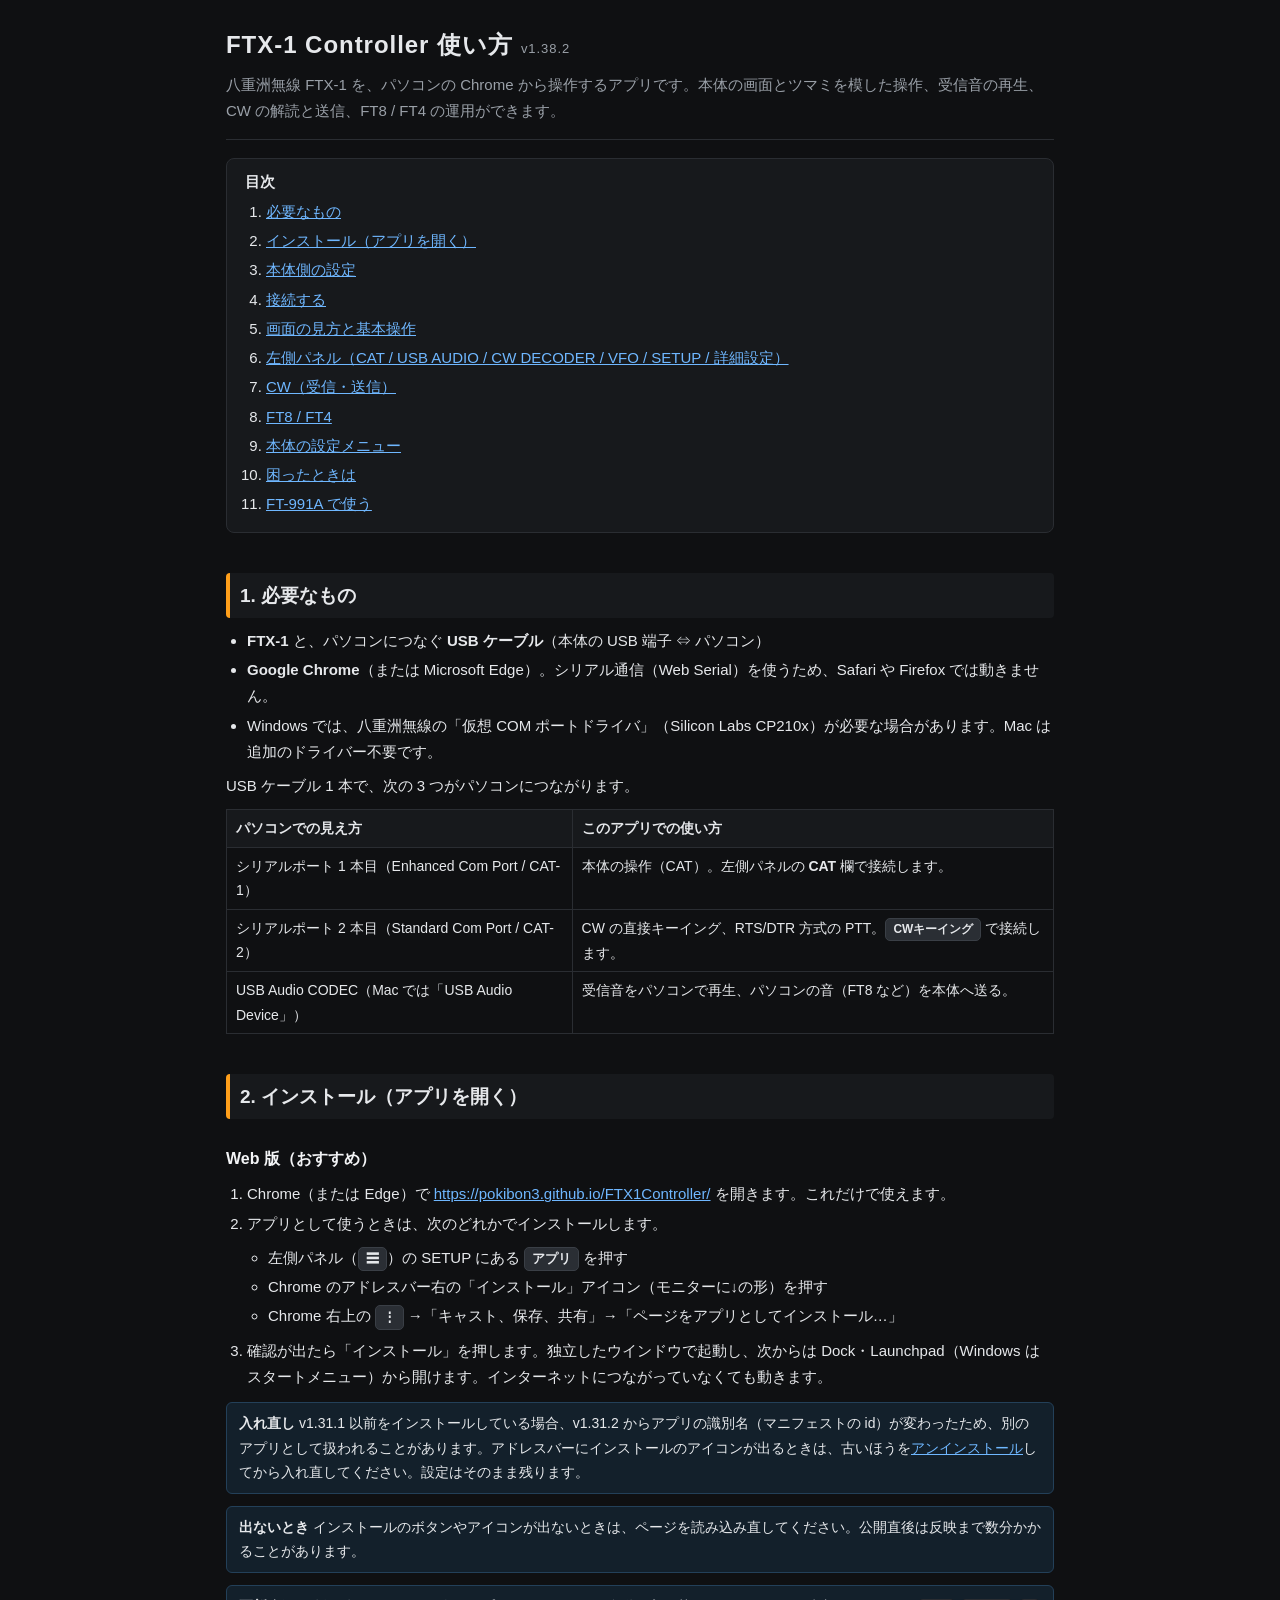
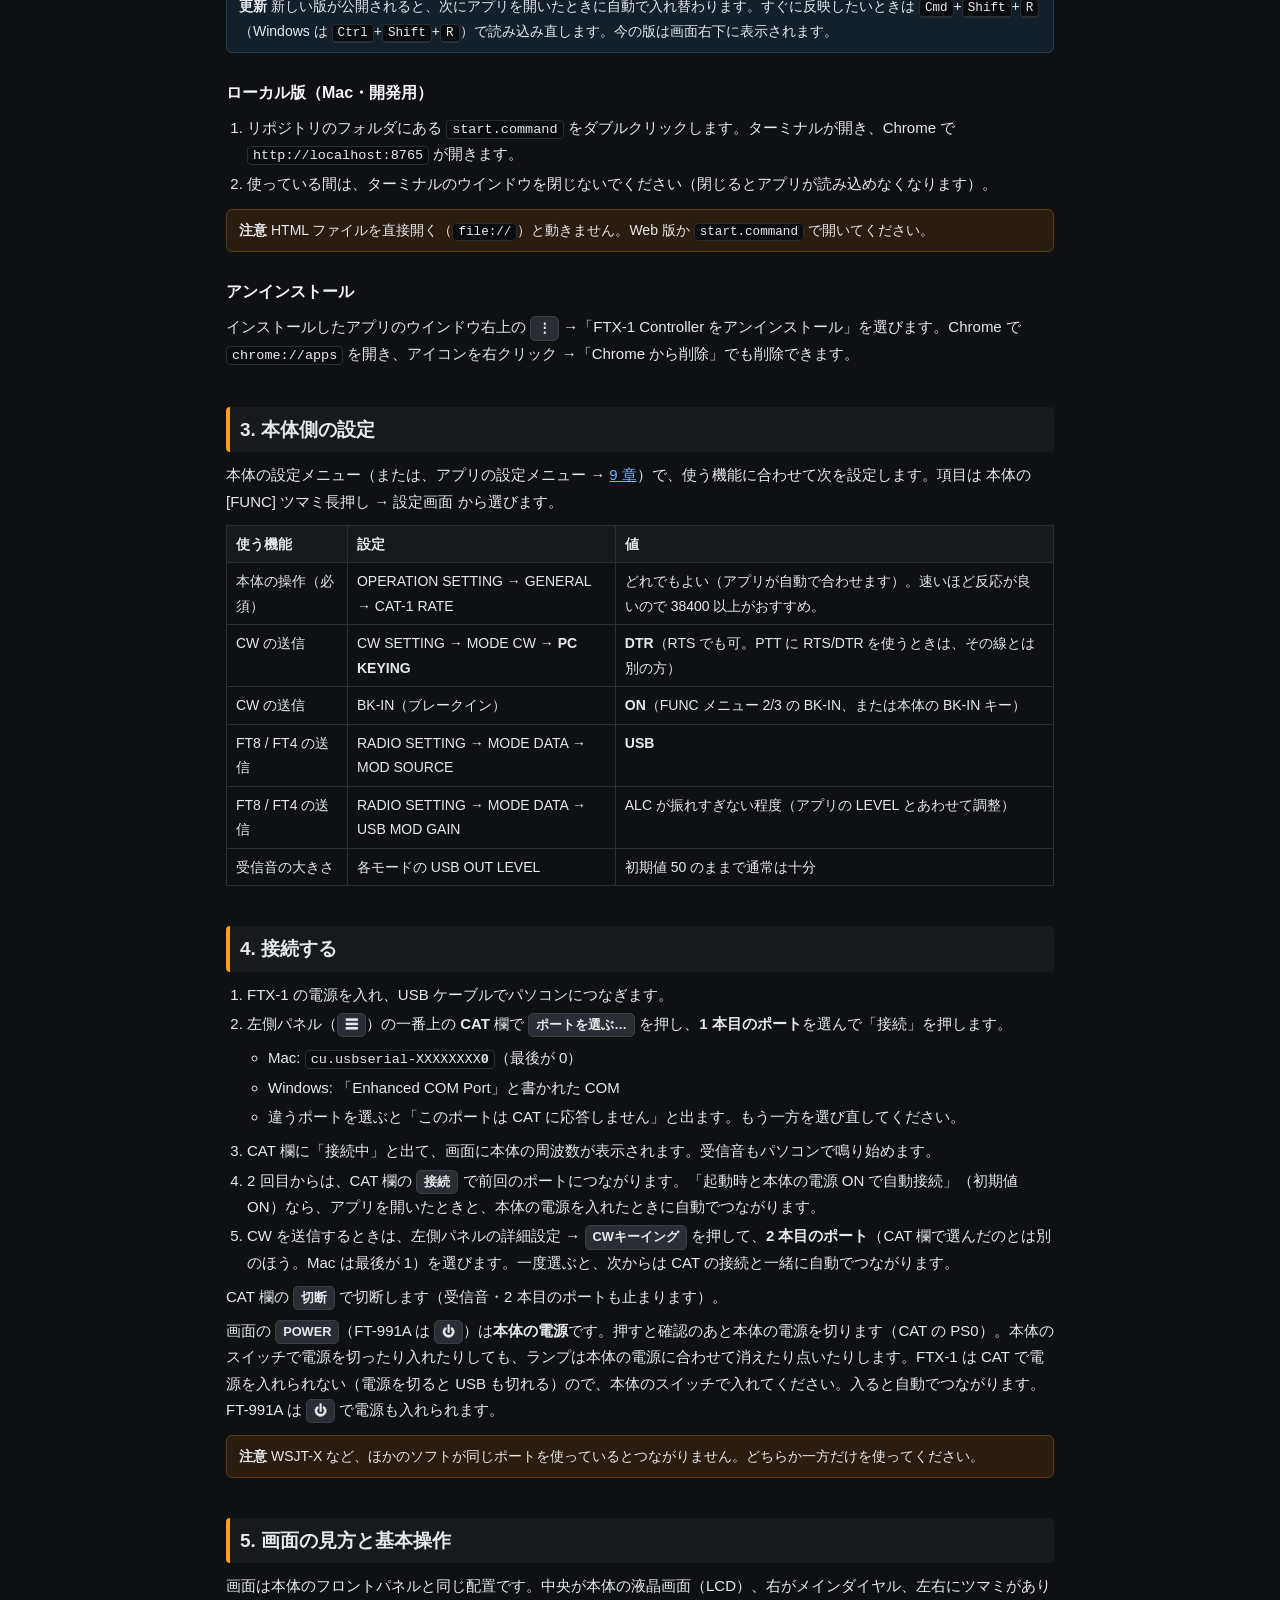
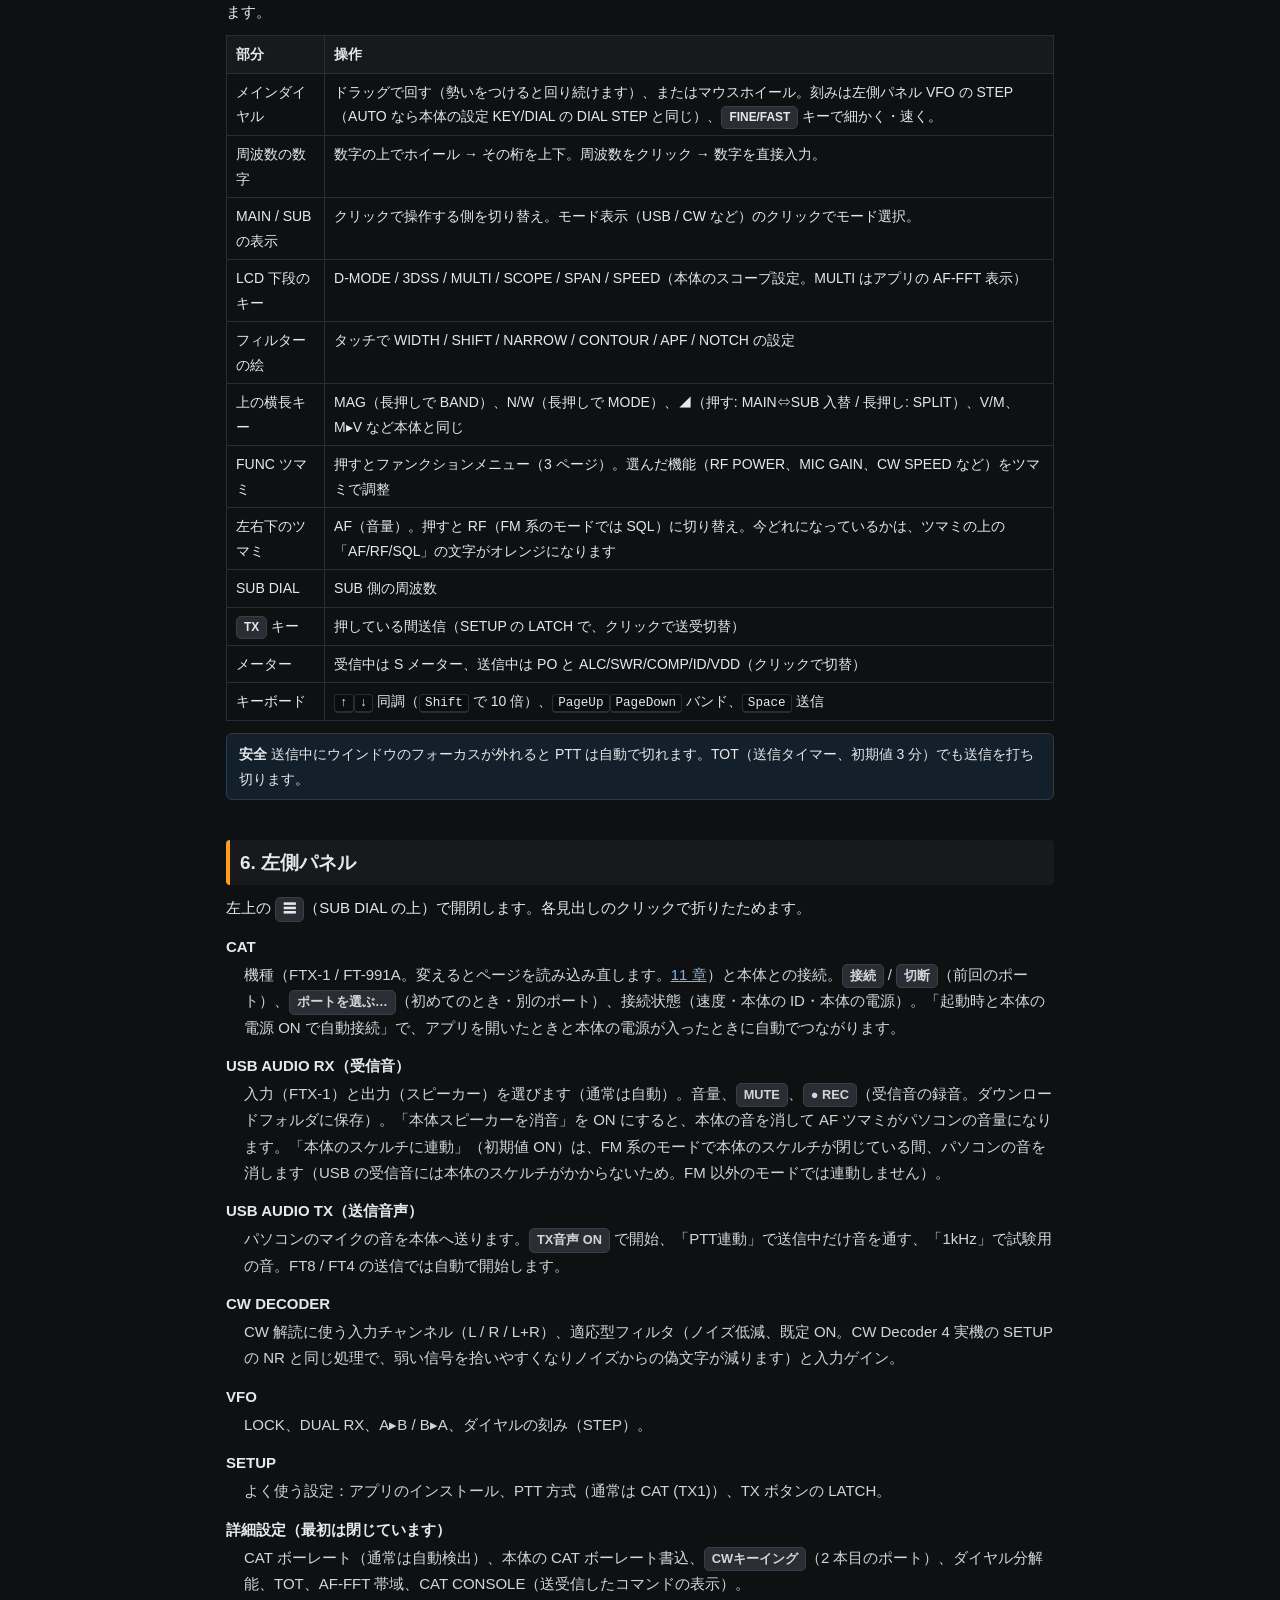
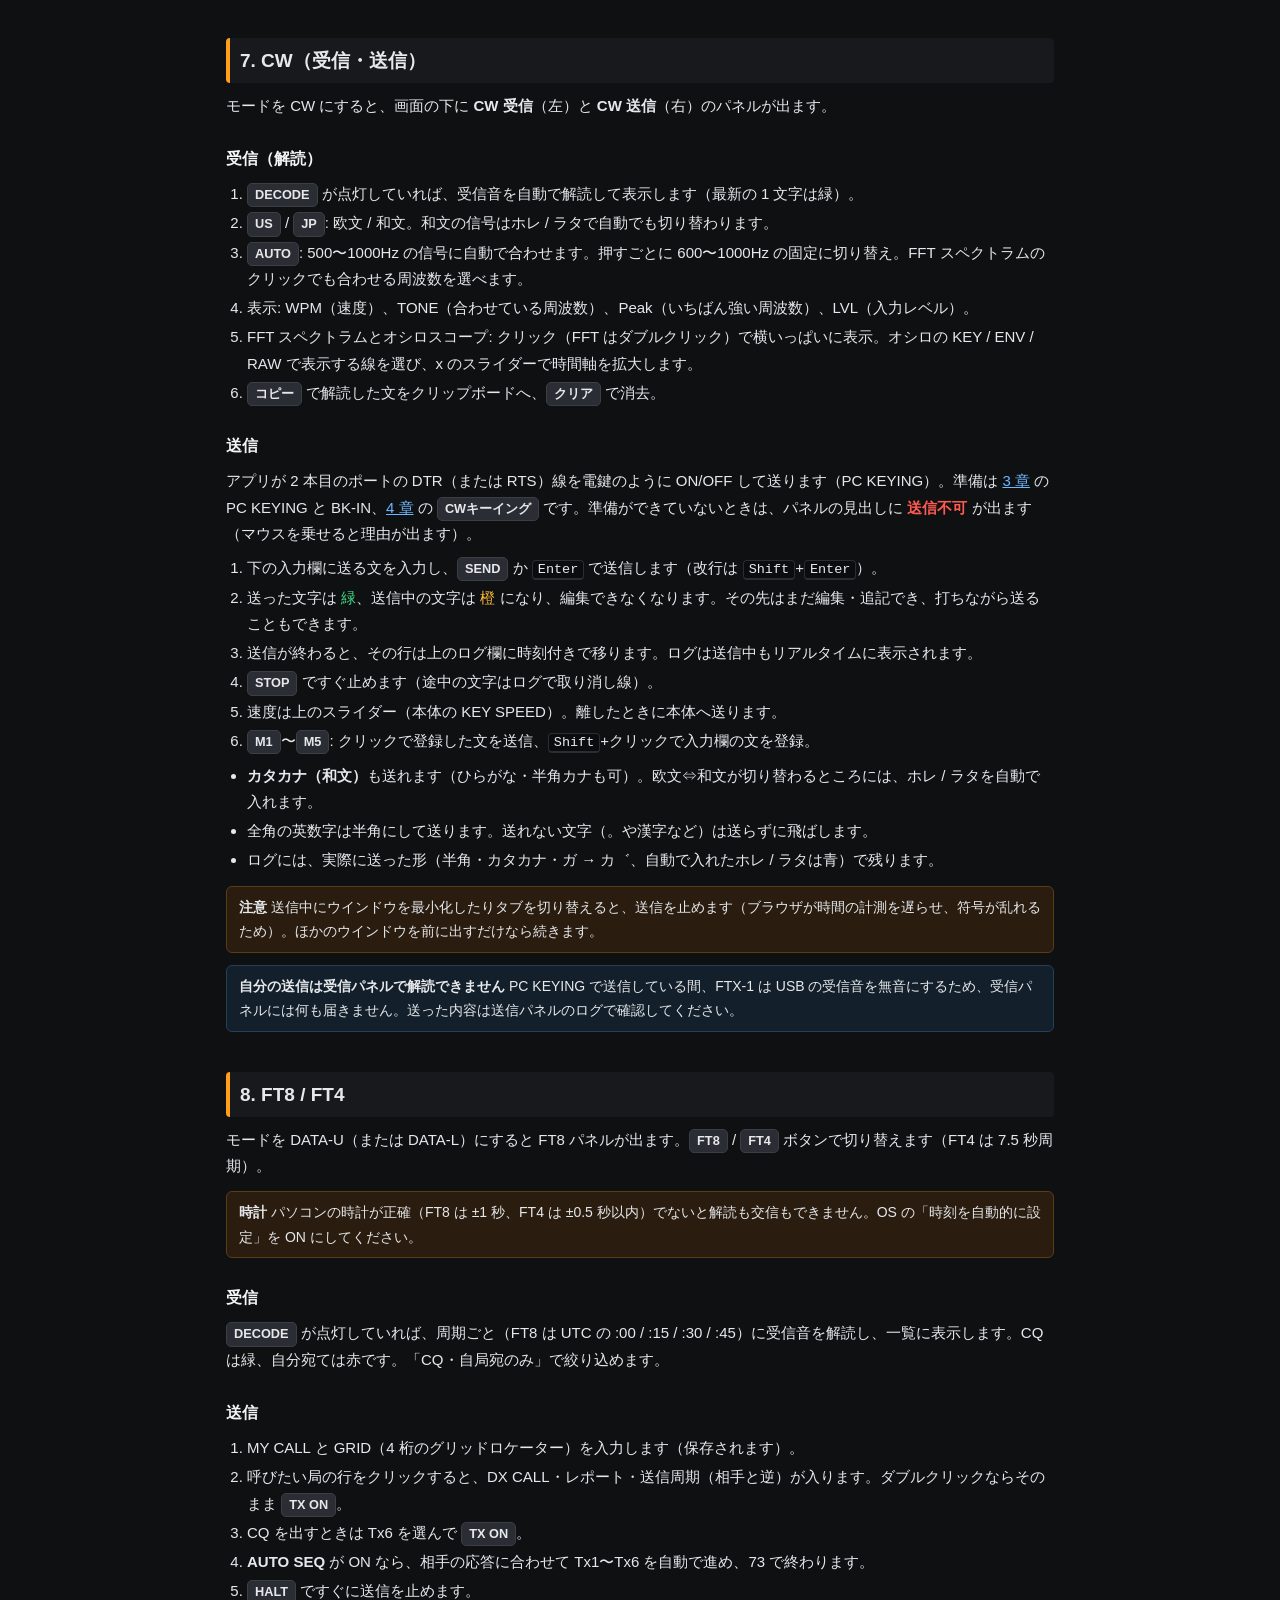
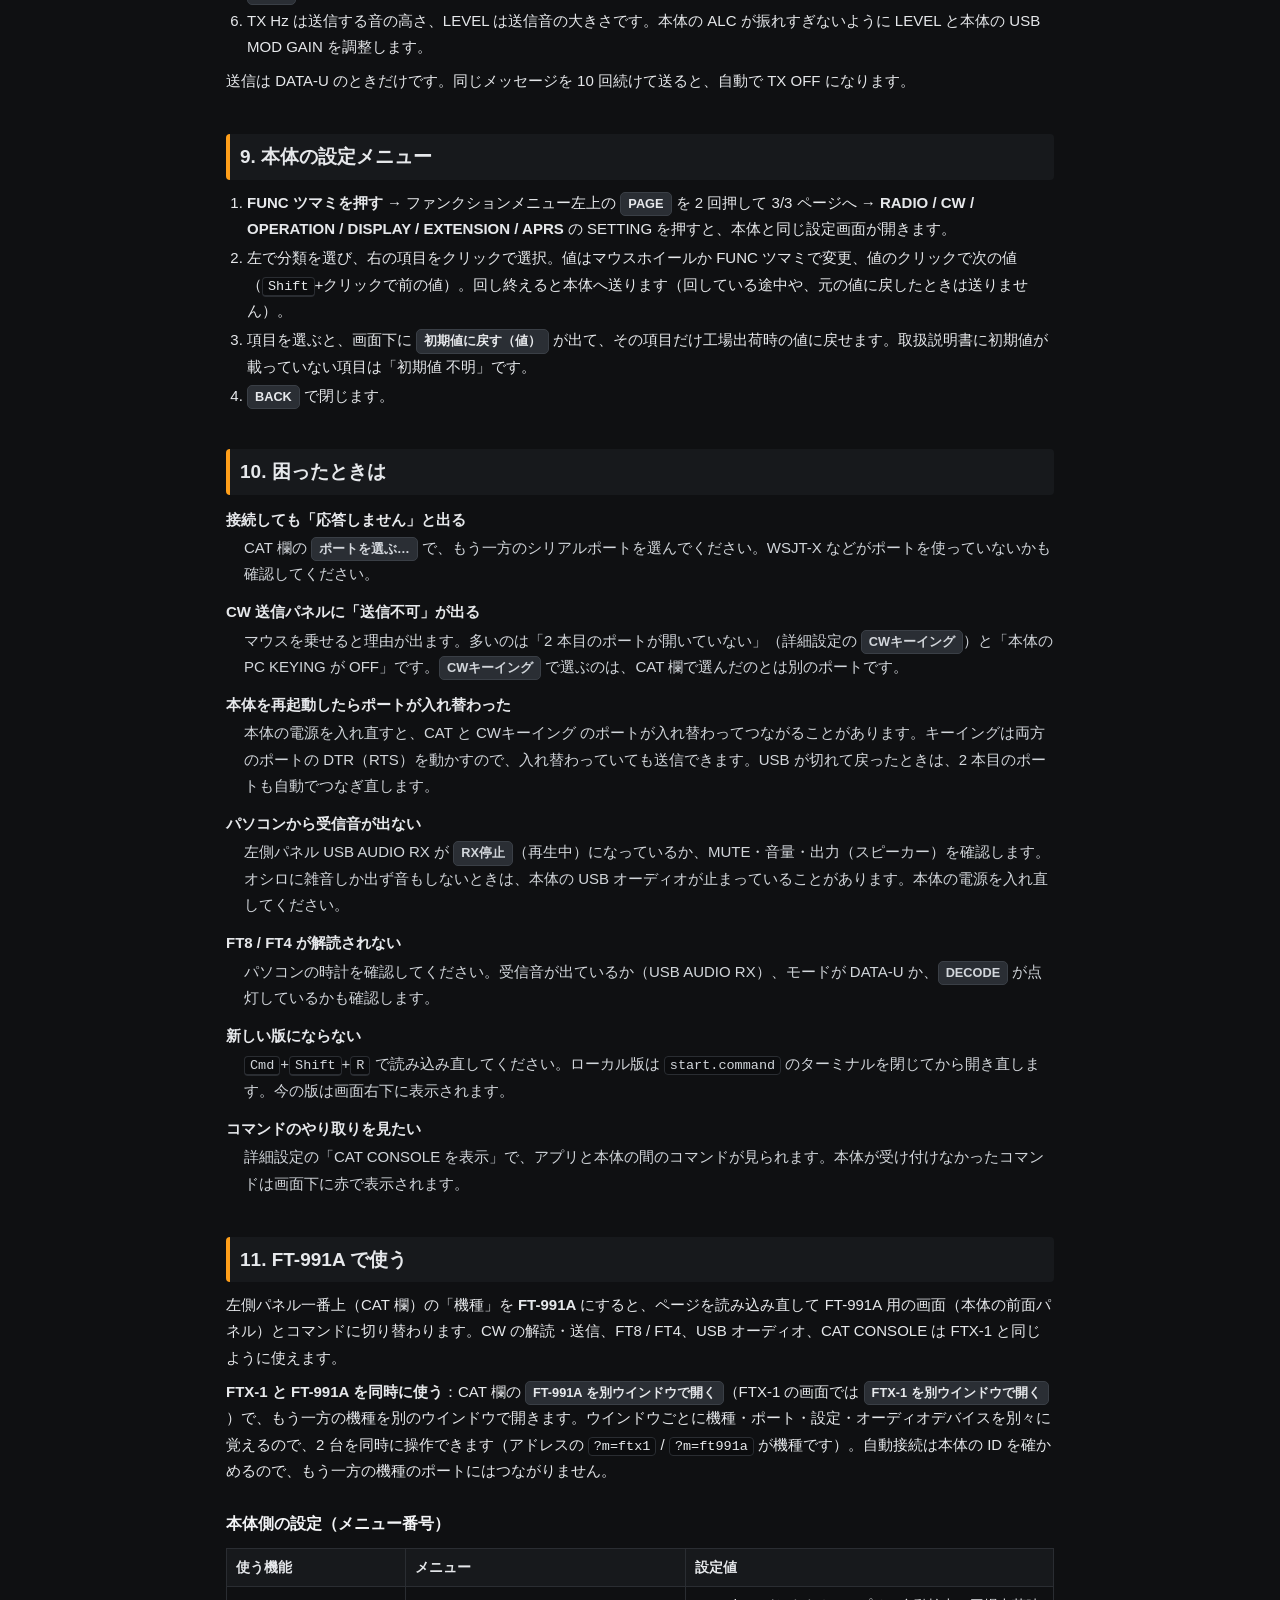
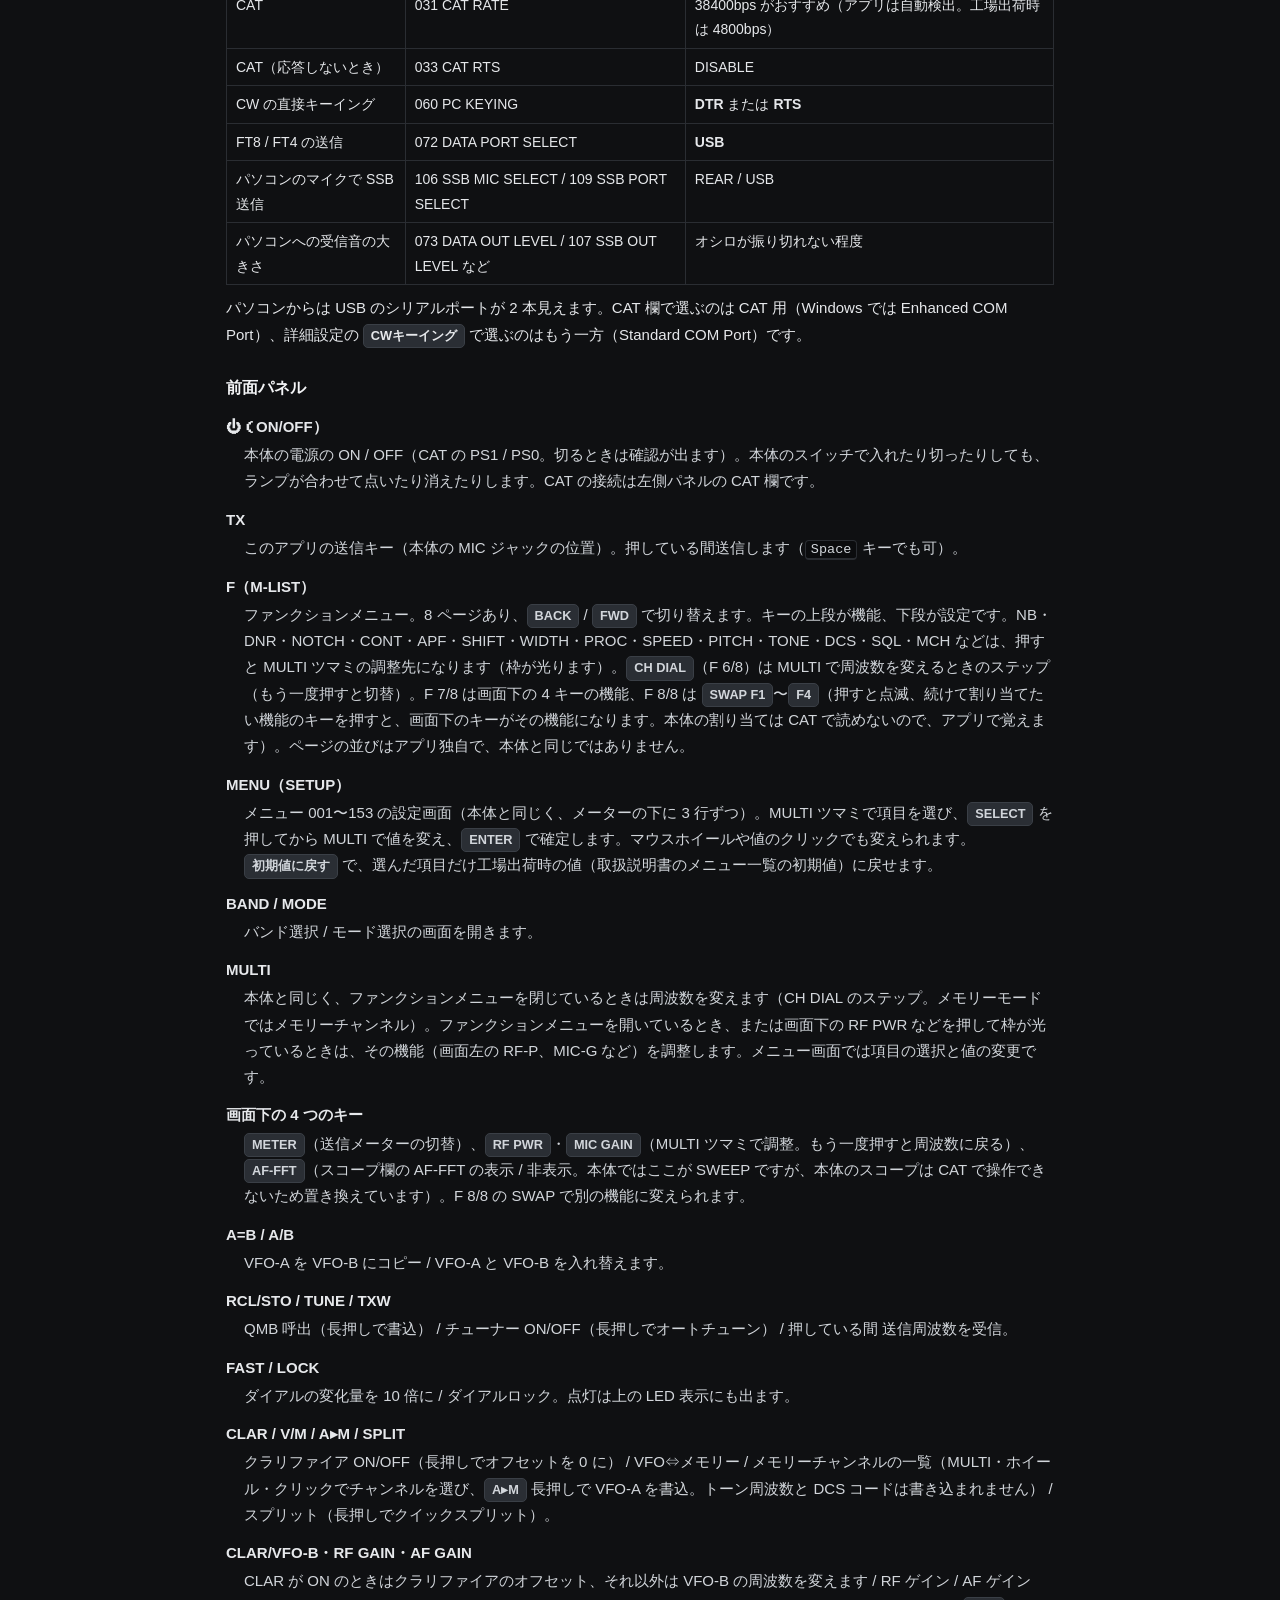
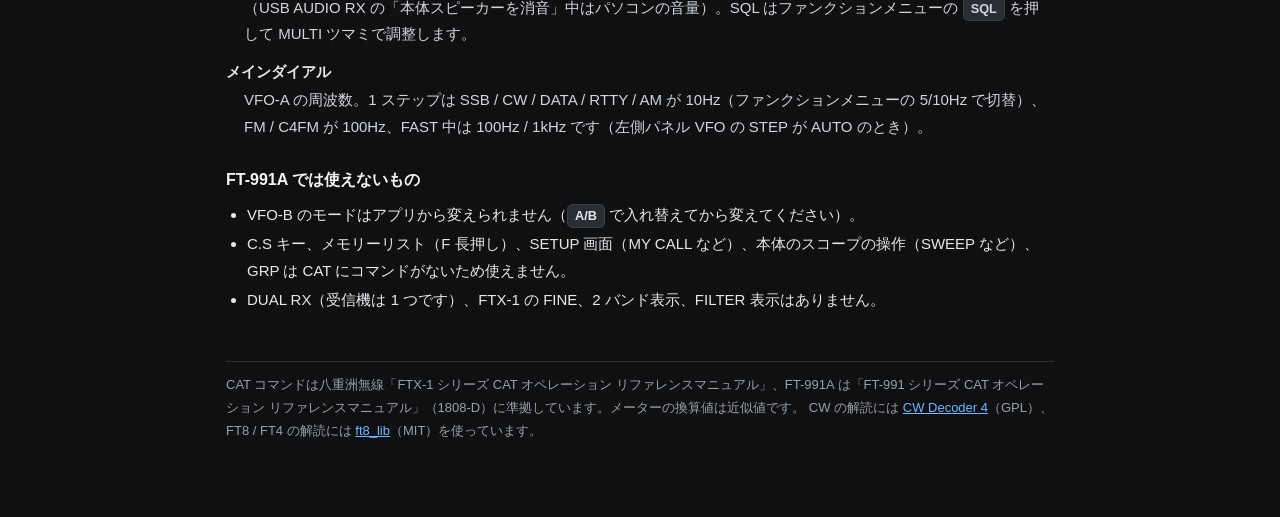
==== commit 3211a07d: "CAT panel, power key = radio power, FTX-1 and FT-991A at once in two windows, SETUP split, v1.38.2 -" ====
--- a/manual.html
+++ b/manual.html
@@ -65,7 +65,7 @@
     <li><a href="#radio">本体側の設定</a></li>
     <li><a href="#connect">接続する</a></li>
     <li><a href="#screen">画面の見方と基本操作</a></li>
-    <li><a href="#side">左側パネル（USB AUDIO / CW DECODER / VFO / SETUP）</a></li>
+    <li><a href="#side">左側パネル（CAT / USB AUDIO / CW DECODER / VFO / SETUP / 詳細設定）</a></li>
     <li><a href="#cw">CW（受信・送信）</a></li>
     <li><a href="#ft8">FT8 / FT4</a></li>
     <li><a href="#setting">本体の設定メニュー</a></li>
@@ -83,7 +83,7 @@
 <p>USB ケーブル 1 本で、次の 3 つがパソコンにつながります。</p>
 <table>
   <tr><th>パソコンでの見え方</th><th>このアプリでの使い方</th></tr>
-  <tr><td>シリアルポート 1 本目（Enhanced Com Port / CAT-1）</td><td>本体の操作（CAT）。<span class="btn">POWER</span> で接続します。</td></tr>
+  <tr><td>シリアルポート 1 本目（Enhanced Com Port / CAT-1）</td><td>本体の操作（CAT）。左側パネルの <b>CAT</b> 欄で接続します。</td></tr>
   <tr><td>シリアルポート 2 本目（Standard Com Port / CAT-2）</td><td>CW の直接キーイング、RTS/DTR 方式の PTT。<span class="btn">CWキーイング</span> で接続します。</td></tr>
   <tr><td>USB Audio CODEC（Mac では「USB Audio Device」）</td><td>受信音をパソコンで再生、パソコンの音（FT8 など）を本体へ送る。</td></tr>
 </table>
@@ -94,7 +94,7 @@
   <li>Chrome（または Edge）で <a href="https://pokibon3.github.io/FTX1Controller/">https://pokibon3.github.io/FTX1Controller/</a> を開きます。これだけで使えます。</li>
   <li>アプリとして使うときは、次のどれかでインストールします。
     <ul>
-      <li>左側パネル（<span class="btn">☰</span>）の SETUP にある <span class="btn">インストール</span> を押す</li>
+      <li>左側パネル（<span class="btn">☰</span>）の SETUP にある <span class="btn">アプリ</span> を押す</li>
       <li>Chrome のアドレスバー右の「インストール」アイコン（モニターに↓の形）を押す</li>
       <li>Chrome 右上の <span class="btn">⋮</span> →「キャスト、保存、共有」→「ページをアプリとしてインストール…」</li>
     </ul>
@@ -130,18 +130,19 @@
 <h2 id="connect">4. 接続する</h2>
 <ol>
   <li>FTX-1 の電源を入れ、USB ケーブルでパソコンにつなぎます。</li>
-  <li>アプリ左上の <span class="btn">POWER</span> を押します。初回はポートの一覧が出るので、<b>1 本目のポート</b>を選んで「接続」を押します。
+  <li>左側パネル（<span class="btn">☰</span>）の一番上の <b>CAT</b> 欄で <span class="btn">ポートを選ぶ…</span> を押し、<b>1 本目のポート</b>を選んで「接続」を押します。
     <ul>
       <li>Mac: <code>cu.usbserial-XXXXXXXX<b>0</b></code>（最後が 0）</li>
       <li>Windows: 「Enhanced COM Port」と書かれた COM</li>
       <li>違うポートを選ぶと「このポートは CAT に応答しません」と出ます。もう一方を選び直してください。</li>
     </ul>
   </li>
-  <li>POWER のランプが黄色（接続中）→ 緑（接続済み）になり、画面に本体の周波数が表示されます。受信音もパソコンで鳴り始めます。</li>
-  <li>2 回目からは、<span class="btn">POWER</span> を押すだけで前回のポートにつながります（ポートの一覧を出したいときは <kbd>Shift</kbd> を押しながら POWER）。</li>
-  <li>CW を送信するときは、左側パネルの SETUP → <span class="btn">CWキーイング</span> を押して、<b>2 本目のポート</b>（POWER で選んだのとは別のほう。Mac は最後が 1）を選びます。一度選ぶと、次からは POWER を押したときに自動でつながります。</li>
-</ol>
-<p><span class="btn">POWER</span> をもう一度押すと切断します（受信音・2 本目のポートも止まります）。</p>
+  <li>CAT 欄に「接続中」と出て、画面に本体の周波数が表示されます。受信音もパソコンで鳴り始めます。</li>
+  <li>2 回目からは、CAT 欄の <span class="btn">接続</span> で前回のポートにつながります。「起動時と本体の電源 ON で自動接続」（初期値 ON）なら、アプリを開いたときと、本体の電源を入れたときに自動でつながります。</li>
+  <li>CW を送信するときは、左側パネルの詳細設定 → <span class="btn">CWキーイング</span> を押して、<b>2 本目のポート</b>（CAT 欄で選んだのとは別のほう。Mac は最後が 1）を選びます。一度選ぶと、次からは CAT の接続と一緒に自動でつながります。</li>
+</ol>
+<p>CAT 欄の <span class="btn">切断</span> で切断します（受信音・2 本目のポートも止まります）。</p>
+<p>画面の <span class="btn">POWER</span>（FT-991A は <span class="btn">⏻</span>）は<b>本体の電源</b>です。押すと確認のあと本体の電源を切ります（CAT の PS0）。本体のスイッチで電源を切ったり入れたりしても、ランプは本体の電源に合わせて消えたり点いたりします。FTX-1 は CAT で電源を入れられない（電源を切ると USB も切れる）ので、本体のスイッチで入れてください。入ると自動でつながります。FT-991A は <span class="btn">⏻</span> で電源も入れられます。</p>
 <div class="warn"><b>注意</b>WSJT-X など、ほかのソフトが同じポートを使っているとつながりません。どちらか一方だけを使ってください。</div>
 
 <h2 id="screen">5. 画面の見方と基本操作</h2>
@@ -166,6 +167,8 @@
 <h2 id="side">6. 左側パネル</h2>
 <p>左上の <span class="btn">☰</span>（SUB DIAL の上）で開閉します。各見出しのクリックで折りたためます。</p>
 <dl>
+  <dt>CAT</dt>
+  <dd>機種（FTX-1 / FT-991A。変えるとページを読み込み直します。<a href="#ft991a">11 章</a>）と本体との接続。<span class="btn">接続</span> / <span class="btn">切断</span>（前回のポート）、<span class="btn">ポートを選ぶ…</span>（初めてのとき・別のポート）、接続状態（速度・本体の ID・本体の電源）。「起動時と本体の電源 ON で自動接続」で、アプリを開いたときと本体の電源が入ったときに自動でつながります。</dd>
   <dt>USB AUDIO RX（受信音）</dt>
   <dd>入力（FTX-1）と出力（スピーカー）を選びます（通常は自動）。音量、<span class="btn">MUTE</span>、<span class="btn">● REC</span>（受信音の録音。ダウンロードフォルダに保存）。「本体スピーカーを消音」を ON にすると、本体の音を消して AF ツマミがパソコンの音量になります。「本体のスケルチに連動」（初期値 ON）は、FM 系のモードで本体のスケルチが閉じている間、パソコンの音を消します（USB の受信音には本体のスケルチがかからないため。FM 以外のモードでは連動しません）。</dd>
   <dt>USB AUDIO TX（送信音声）</dt>
@@ -175,7 +178,9 @@
   <dt>VFO</dt>
   <dd>LOCK、DUAL RX、A▸B / B▸A、ダイヤルの刻み（STEP）。</dd>
   <dt>SETUP</dt>
-  <dd>機種（FTX-1 / FT-991A。変えるとページを読み込み直します。<a href="#ft991a">11 章</a>）、CAT ボーレート（通常は自動検出）、本体の CAT ボーレート書込、CAT CONSOLE（送受信したコマンドの表示）、アプリのインストール、TX ボタンの LATCH、PTT 方式（通常は CAT (TX1)）、<span class="btn">CWキーイング</span>（2 本目のポート）、ダイヤル分解能、TOT。</dd>
+  <dd>よく使う設定：アプリのインストール、PTT 方式（通常は CAT (TX1)）、TX ボタンの LATCH。</dd>
+  <dt>詳細設定（最初は閉じています）</dt>
+  <dd>CAT ボーレート（通常は自動検出）、本体の CAT ボーレート書込、<span class="btn">CWキーイング</span>（2 本目のポート）、ダイヤル分解能、TOT、AF-FFT 帯域、CAT CONSOLE（送受信したコマンドの表示）。</dd>
 </dl>
 
 <h2 id="cw">7. CW（受信・送信）</h2>
@@ -235,12 +240,12 @@
 
 <h2 id="trouble">10. 困ったときは</h2>
 <dl>
-  <dt>POWER を押しても「応答しません」と出る</dt>
-  <dd>もう一方のシリアルポートを選んでください（<kbd>Shift</kbd>+<span class="btn">POWER</span> で一覧を出せます）。WSJT-X などがポートを使っていないかも確認してください。</dd>
+  <dt>接続しても「応答しません」と出る</dt>
+  <dd>CAT 欄の <span class="btn">ポートを選ぶ…</span> で、もう一方のシリアルポートを選んでください。WSJT-X などがポートを使っていないかも確認してください。</dd>
   <dt>CW 送信パネルに「送信不可」が出る</dt>
-  <dd>マウスを乗せると理由が出ます。多いのは「2 本目のポートが開いていない」（SETUP の <span class="btn">CWキーイング</span>）と「本体の PC KEYING が OFF」です。<span class="btn">CWキーイング</span> で選ぶのは、POWER で選んだのとは別のポートです。</dd>
+  <dd>マウスを乗せると理由が出ます。多いのは「2 本目のポートが開いていない」（詳細設定の <span class="btn">CWキーイング</span>）と「本体の PC KEYING が OFF」です。<span class="btn">CWキーイング</span> で選ぶのは、CAT 欄で選んだのとは別のポートです。</dd>
   <dt>本体を再起動したらポートが入れ替わった</dt>
-  <dd>本体の電源を入れ直すと、POWER と CWキーイング のポートが入れ替わってつながることがあります。キーイングは両方のポートの DTR（RTS）を動かすので、入れ替わっていても送信できます。USB が切れて戻ったときは、2 本目のポートも自動でつなぎ直します。</dd>
+  <dd>本体の電源を入れ直すと、CAT と CWキーイング のポートが入れ替わってつながることがあります。キーイングは両方のポートの DTR（RTS）を動かすので、入れ替わっていても送信できます。USB が切れて戻ったときは、2 本目のポートも自動でつなぎ直します。</dd>
   <dt>パソコンから受信音が出ない</dt>
   <dd>左側パネル USB AUDIO RX が <span class="btn">RX停止</span>（再生中）になっているか、MUTE・音量・出力（スピーカー）を確認します。オシロに雑音しか出ず音もしないときは、本体の USB オーディオが止まっていることがあります。本体の電源を入れ直してください。</dd>
   <dt>FT8 / FT4 が解読されない</dt>
@@ -248,11 +253,12 @@
   <dt>新しい版にならない</dt>
   <dd><kbd>Cmd</kbd>+<kbd>Shift</kbd>+<kbd>R</kbd> で読み込み直してください。ローカル版は <code>start.command</code> のターミナルを閉じてから開き直します。今の版は画面右下に表示されます。</dd>
   <dt>コマンドのやり取りを見たい</dt>
-  <dd>SETUP の「CAT CONSOLE を表示」で、アプリと本体の間のコマンドが見られます。本体が受け付けなかったコマンドは画面下に赤で表示されます。</dd>
+  <dd>詳細設定の「CAT CONSOLE を表示」で、アプリと本体の間のコマンドが見られます。本体が受け付けなかったコマンドは画面下に赤で表示されます。</dd>
 </dl>
 
 <h2 id="ft991a">11. FT-991A で使う</h2>
-<p>左側パネル SETUP の「機種」を <b>FT-991A</b> にすると、ページを読み込み直して FT-991A 用の画面（本体の前面パネル）とコマンドに切り替わります。CW の解読・送信、FT8 / FT4、USB オーディオ、CAT CONSOLE は FTX-1 と同じように使えます。</p>
+<p>左側パネル一番上（CAT 欄）の「機種」を <b>FT-991A</b> にすると、ページを読み込み直して FT-991A 用の画面（本体の前面パネル）とコマンドに切り替わります。CW の解読・送信、FT8 / FT4、USB オーディオ、CAT CONSOLE は FTX-1 と同じように使えます。</p>
+<p><b>FTX-1 と FT-991A を同時に使う</b>：CAT 欄の <span class="btn">FT-991A を別ウインドウで開く</span>（FTX-1 の画面では <span class="btn">FTX-1 を別ウインドウで開く</span>）で、もう一方の機種を別のウインドウで開きます。ウインドウごとに機種・ポート・設定・オーディオデバイスを別々に覚えるので、2 台を同時に操作できます（アドレスの <code>?m=ftx1</code> / <code>?m=ft991a</code> が機種です）。自動接続は本体の ID を確かめるので、もう一方の機種のポートにはつながりません。</p>
 
 <h3>本体側の設定（メニュー番号）</h3>
 <table>
@@ -264,29 +270,29 @@
   <tr><td>パソコンのマイクで SSB 送信</td><td>106 SSB MIC SELECT / 109 SSB PORT SELECT</td><td>REAR / USB</td></tr>
   <tr><td>パソコンへの受信音の大きさ</td><td>073 DATA OUT LEVEL / 107 SSB OUT LEVEL など</td><td>オシロが振り切れない程度</td></tr>
 </table>
-<p>パソコンからは USB のシリアルポートが 2 本見えます。<span class="btn">⏻</span>（POWER）で選ぶのは CAT 用（Windows では Enhanced COM Port）、SETUP の <span class="btn">CWキーイング</span> で選ぶのはもう一方（Standard COM Port）です。</p>
+<p>パソコンからは USB のシリアルポートが 2 本見えます。CAT 欄で選ぶのは CAT 用（Windows では Enhanced COM Port）、詳細設定の <span class="btn">CWキーイング</span> で選ぶのはもう一方（Standard COM Port）です。</p>
 
 <h3>前面パネル</h3>
 <dl>
-  <dt>⏻（ON/OFF）</dt><dd>CAT ポートに接続 / 切断します（FTX-1 の POWER と同じ）。</dd>
+  <dt>⏻（ON/OFF）</dt><dd>本体の電源の ON / OFF（CAT の PS1 / PS0。切るときは確認が出ます）。本体のスイッチで入れたり切ったりしても、ランプが合わせて点いたり消えたりします。CAT の接続は左側パネルの CAT 欄です。</dd>
   <dt>TX</dt><dd>このアプリの送信キー（本体の MIC ジャックの位置）。押している間送信します（<kbd>Space</kbd> キーでも可）。</dd>
-  <dt>F（M-LIST）</dt><dd>ファンクションメニュー。6 ページあり、<span class="btn">BACK</span> / <span class="btn">FWD</span> で切り替えます。キーの上段が機能、下段が設定です。NB・DNR・NOTCH・CONT・APF・SHIFT・WIDTH・PROC・SPEED・PITCH・TONE・DCS・SQL などは、押すと MULTI ツマミの調整先になります（枠が光ります）。ページの並びはアプリ独自で、本体と同じではありません。</dd>
+  <dt>F（M-LIST）</dt><dd>ファンクションメニュー。8 ページあり、<span class="btn">BACK</span> / <span class="btn">FWD</span> で切り替えます。キーの上段が機能、下段が設定です。NB・DNR・NOTCH・CONT・APF・SHIFT・WIDTH・PROC・SPEED・PITCH・TONE・DCS・SQL・MCH などは、押すと MULTI ツマミの調整先になります（枠が光ります）。<span class="btn">CH DIAL</span>（F 6/8）は MULTI で周波数を変えるときのステップ（もう一度押すと切替）。F 7/8 は画面下の 4 キーの機能、F 8/8 は <span class="btn">SWAP F1</span>〜<span class="btn">F4</span>（押すと点滅、続けて割り当てたい機能のキーを押すと、画面下のキーがその機能になります。本体の割り当ては CAT で読めないので、アプリで覚えます）。ページの並びはアプリ独自で、本体と同じではありません。</dd>
   <dt>MENU（SETUP）</dt><dd>メニュー 001〜153 の設定画面（本体と同じく、メーターの下に 3 行ずつ）。MULTI ツマミで項目を選び、<span class="btn">SELECT</span> を押してから MULTI で値を変え、<span class="btn">ENTER</span> で確定します。マウスホイールや値のクリックでも変えられます。<span class="btn">初期値に戻す</span> で、選んだ項目だけ工場出荷時の値（取扱説明書のメニュー一覧の初期値）に戻せます。</dd>
   <dt>BAND / MODE</dt><dd>バンド選択 / モード選択の画面を開きます。</dd>
-  <dt>MULTI</dt><dd>画面左の文字（RF-P、MIC-G など）の機能を調整します。メニュー画面を開いているときは選んだ項目の値を変えます。</dd>
-  <dt>画面下の 4 つのキー</dt><dd><span class="btn">METER</span>（送信メーターの切替）、<span class="btn">RF PWR</span>・<span class="btn">MIC GAIN</span>（MULTI ツマミの機能を切り替え）、<span class="btn">AF-FFT</span>（スコープ欄の AF-FFT の表示 / 非表示。本体ではここが SWEEP ですが、本体のスコープは CAT で操作できないため置き換えています）。</dd>
+  <dt>MULTI</dt><dd>本体と同じく、ファンクションメニューを閉じているときは周波数を変えます（CH DIAL のステップ。メモリーモードではメモリーチャンネル）。ファンクションメニューを開いているとき、または画面下の RF PWR などを押して枠が光っているときは、その機能（画面左の RF-P、MIC-G など）を調整します。メニュー画面では項目の選択と値の変更です。</dd>
+  <dt>画面下の 4 つのキー</dt><dd><span class="btn">METER</span>（送信メーターの切替）、<span class="btn">RF PWR</span>・<span class="btn">MIC GAIN</span>（MULTI ツマミで調整。もう一度押すと周波数に戻る）、<span class="btn">AF-FFT</span>（スコープ欄の AF-FFT の表示 / 非表示。本体ではここが SWEEP ですが、本体のスコープは CAT で操作できないため置き換えています）。F 8/8 の SWAP で別の機能に変えられます。</dd>
   <dt>A=B / A/B</dt><dd>VFO-A を VFO-B にコピー / VFO-A と VFO-B を入れ替えます。</dd>
   <dt>RCL/STO / TUNE / TXW</dt><dd>QMB 呼出（長押しで書込） / チューナー ON/OFF（長押しでオートチューン） / 押している間 送信周波数を受信。</dd>
   <dt>FAST / LOCK</dt><dd>ダイアルの変化量を 10 倍に / ダイアルロック。点灯は上の LED 表示にも出ます。</dd>
-  <dt>CLAR / V/M / A▸M / SPLIT</dt><dd>クラリファイア ON/OFF（長押しでオフセットを 0 に） / VFO⇔メモリー / 長押しで VFO-A をメモリーに書込 / スプリット（長押しでクイックスプリット）。</dd>
-  <dt>CLAR/VFO-B・RF GAIN・AF GAIN</dt><dd>スプリット中は VFO-B の周波数、それ以外はクラリファイアのオフセットを変えます / RF ゲイン / AF ゲイン（SETUP の「本体スピーカーを消音」中はパソコンの音量）。SQL はファンクションメニューの <span class="btn">SQL</span> を押して MULTI ツマミで調整します。</dd>
-  <dt>メインダイアル</dt><dd>VFO-A の周波数。1 ステップは SSB / CW / DATA / RTTY / AM が 10Hz（ファンクションメニューの 5/10Hz で切替）、FM / C4FM が 100Hz、FAST 中は 100Hz / 1kHz です（SETUP の STEP AUTO のとき）。</dd>
+  <dt>CLAR / V/M / A▸M / SPLIT</dt><dd>クラリファイア ON/OFF（長押しでオフセットを 0 に） / VFO⇔メモリー / メモリーチャンネルの一覧（MULTI・ホイール・クリックでチャンネルを選び、<span class="btn">A▸M</span> 長押しで VFO-A を書込。トーン周波数と DCS コードは書き込まれません） / スプリット（長押しでクイックスプリット）。</dd>
+  <dt>CLAR/VFO-B・RF GAIN・AF GAIN</dt><dd>CLAR が ON のときはクラリファイアのオフセット、それ以外は VFO-B の周波数を変えます / RF ゲイン / AF ゲイン（USB AUDIO RX の「本体スピーカーを消音」中はパソコンの音量）。SQL はファンクションメニューの <span class="btn">SQL</span> を押して MULTI ツマミで調整します。</dd>
+  <dt>メインダイアル</dt><dd>VFO-A の周波数。1 ステップは SSB / CW / DATA / RTTY / AM が 10Hz（ファンクションメニューの 5/10Hz で切替）、FM / C4FM が 100Hz、FAST 中は 100Hz / 1kHz です（左側パネル VFO の STEP が AUTO のとき）。</dd>
 </dl>
 
 <h3>FT-991A では使えないもの</h3>
 <ul>
   <li>VFO-B のモードはアプリから変えられません（<span class="btn">A/B</span> で入れ替えてから変えてください）。</li>
-  <li>C.S キー、メモリーリスト（F 長押し）、メモリーチェック（A▸M）、SETUP 画面（MY CALL など）、本体のスコープの操作、MCH / GRP は CAT にコマンドがないため使えません。</li>
+  <li>C.S キー、メモリーリスト（F 長押し）、SETUP 画面（MY CALL など）、本体のスコープの操作（SWEEP など）、GRP は CAT にコマンドがないため使えません。</li>
   <li>DUAL RX（受信機は 1 つです）、FTX-1 の FINE、2 バンド表示、FILTER 表示はありません。</li>
 </ul>
 
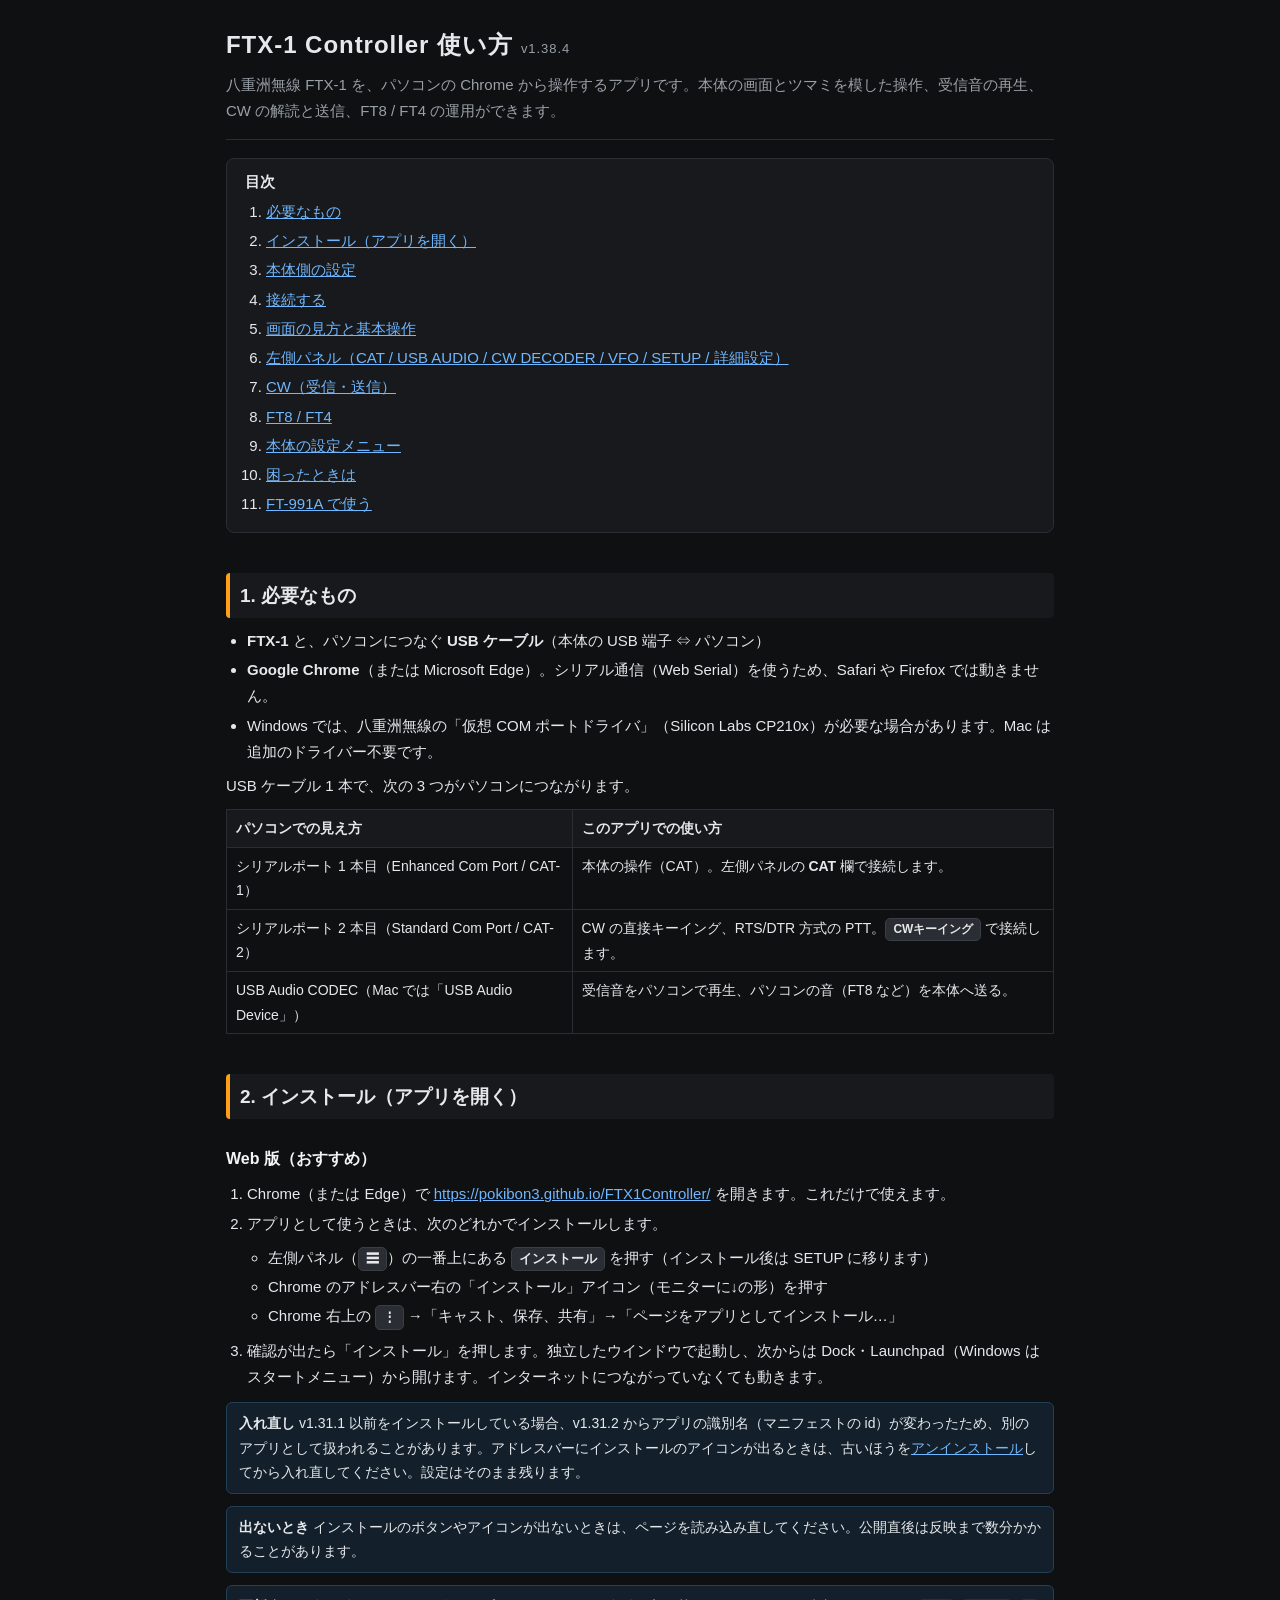
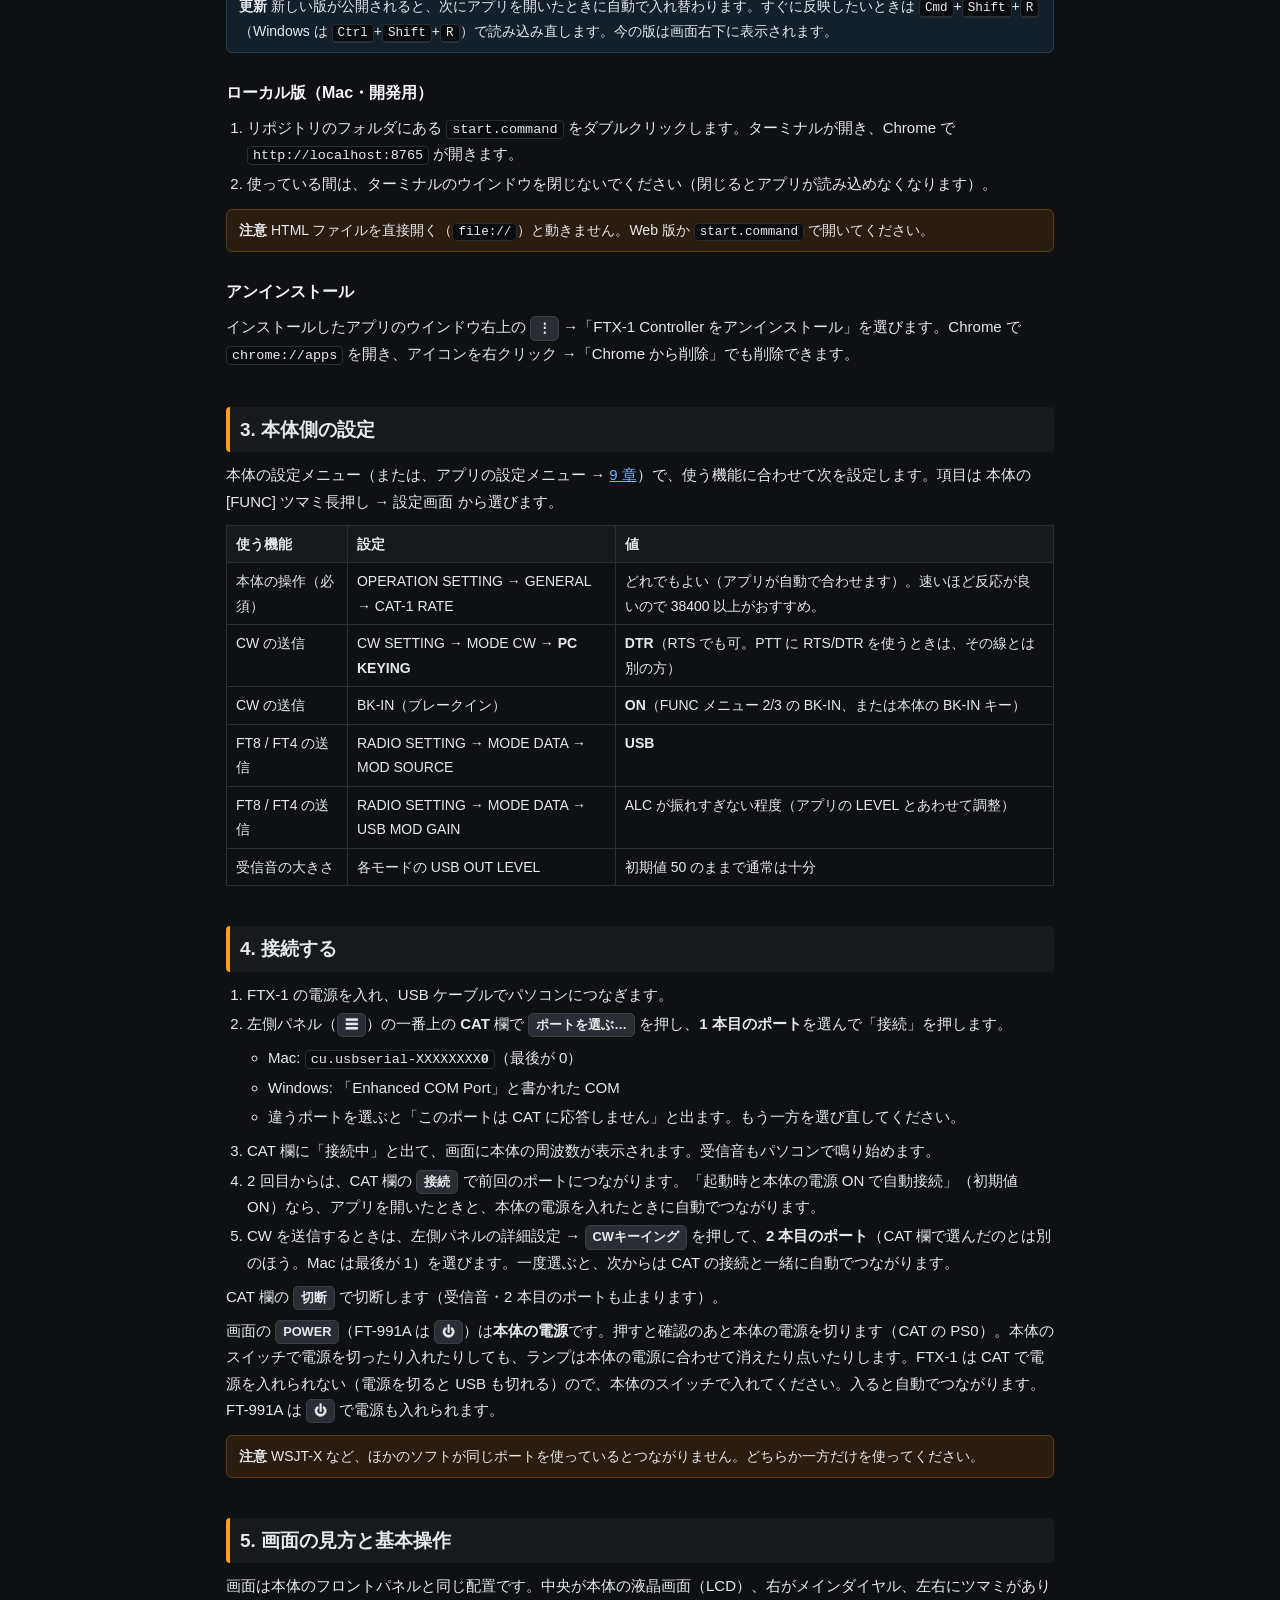
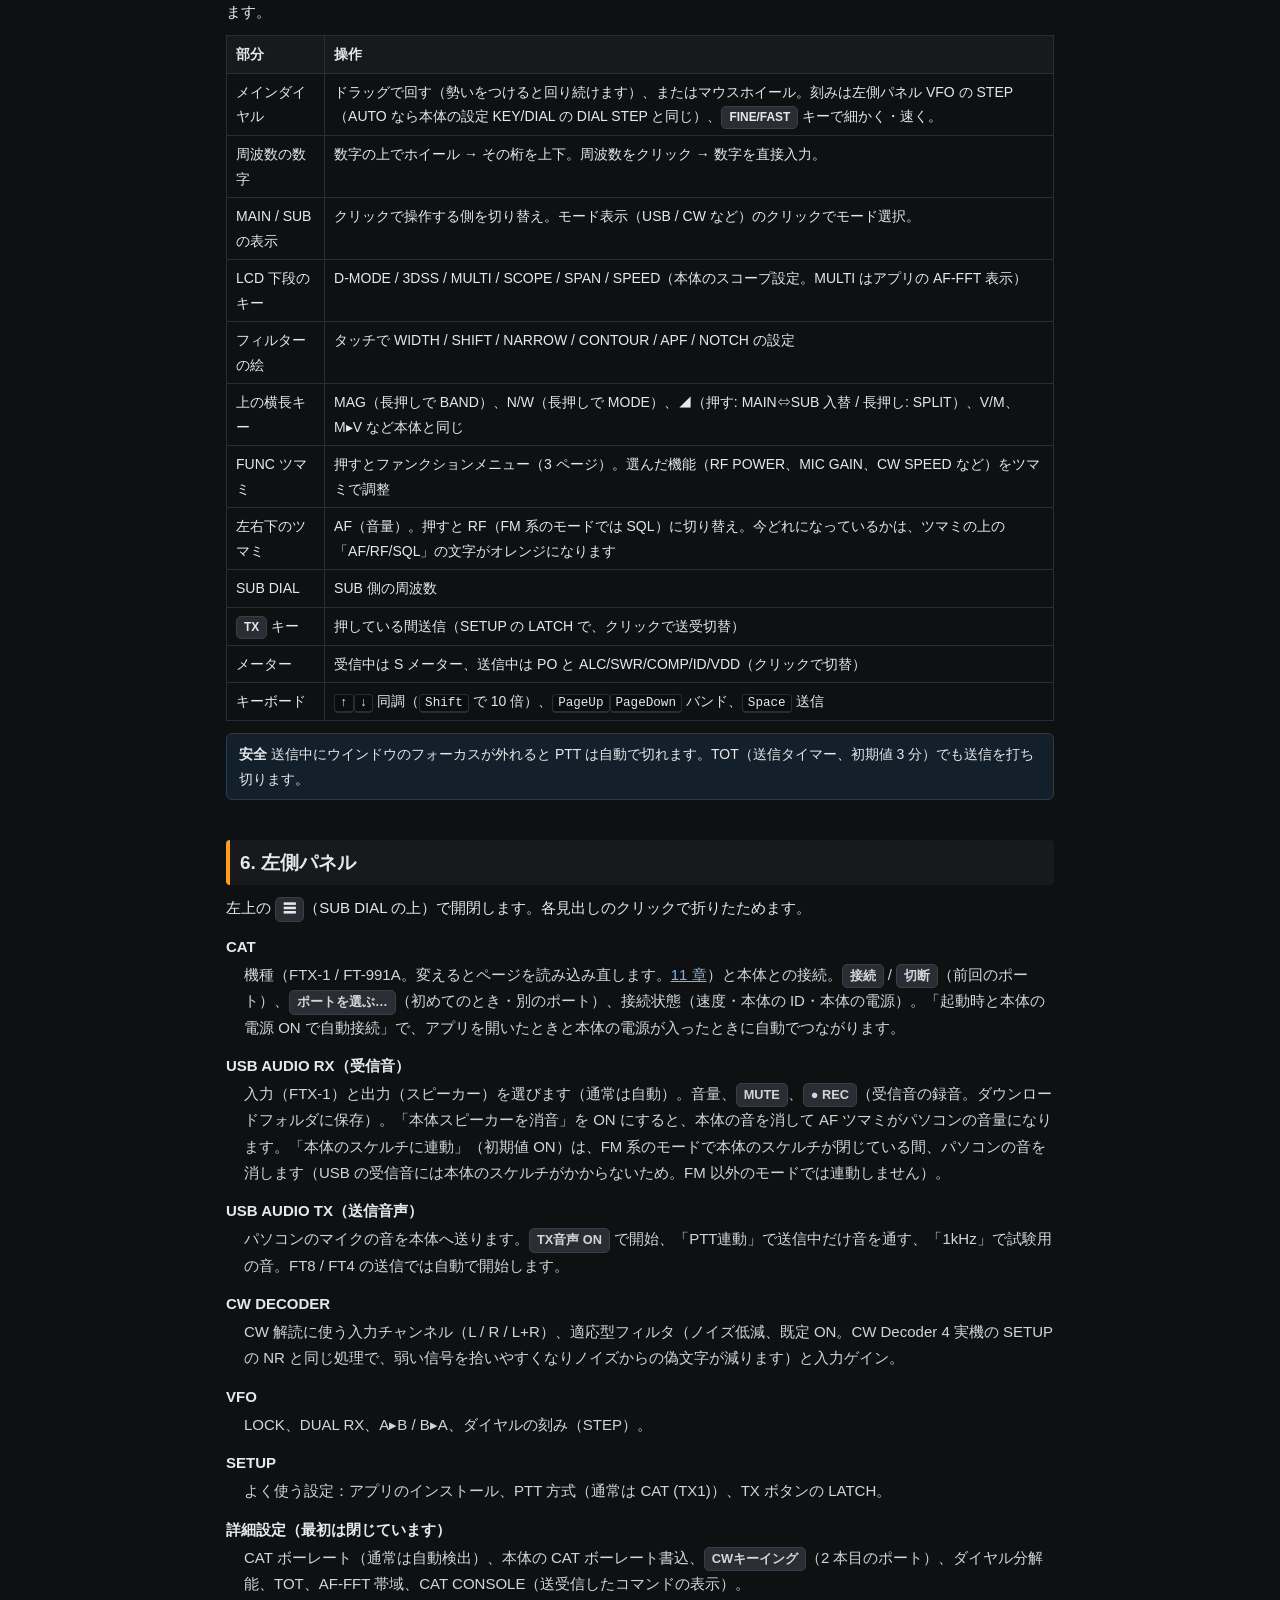
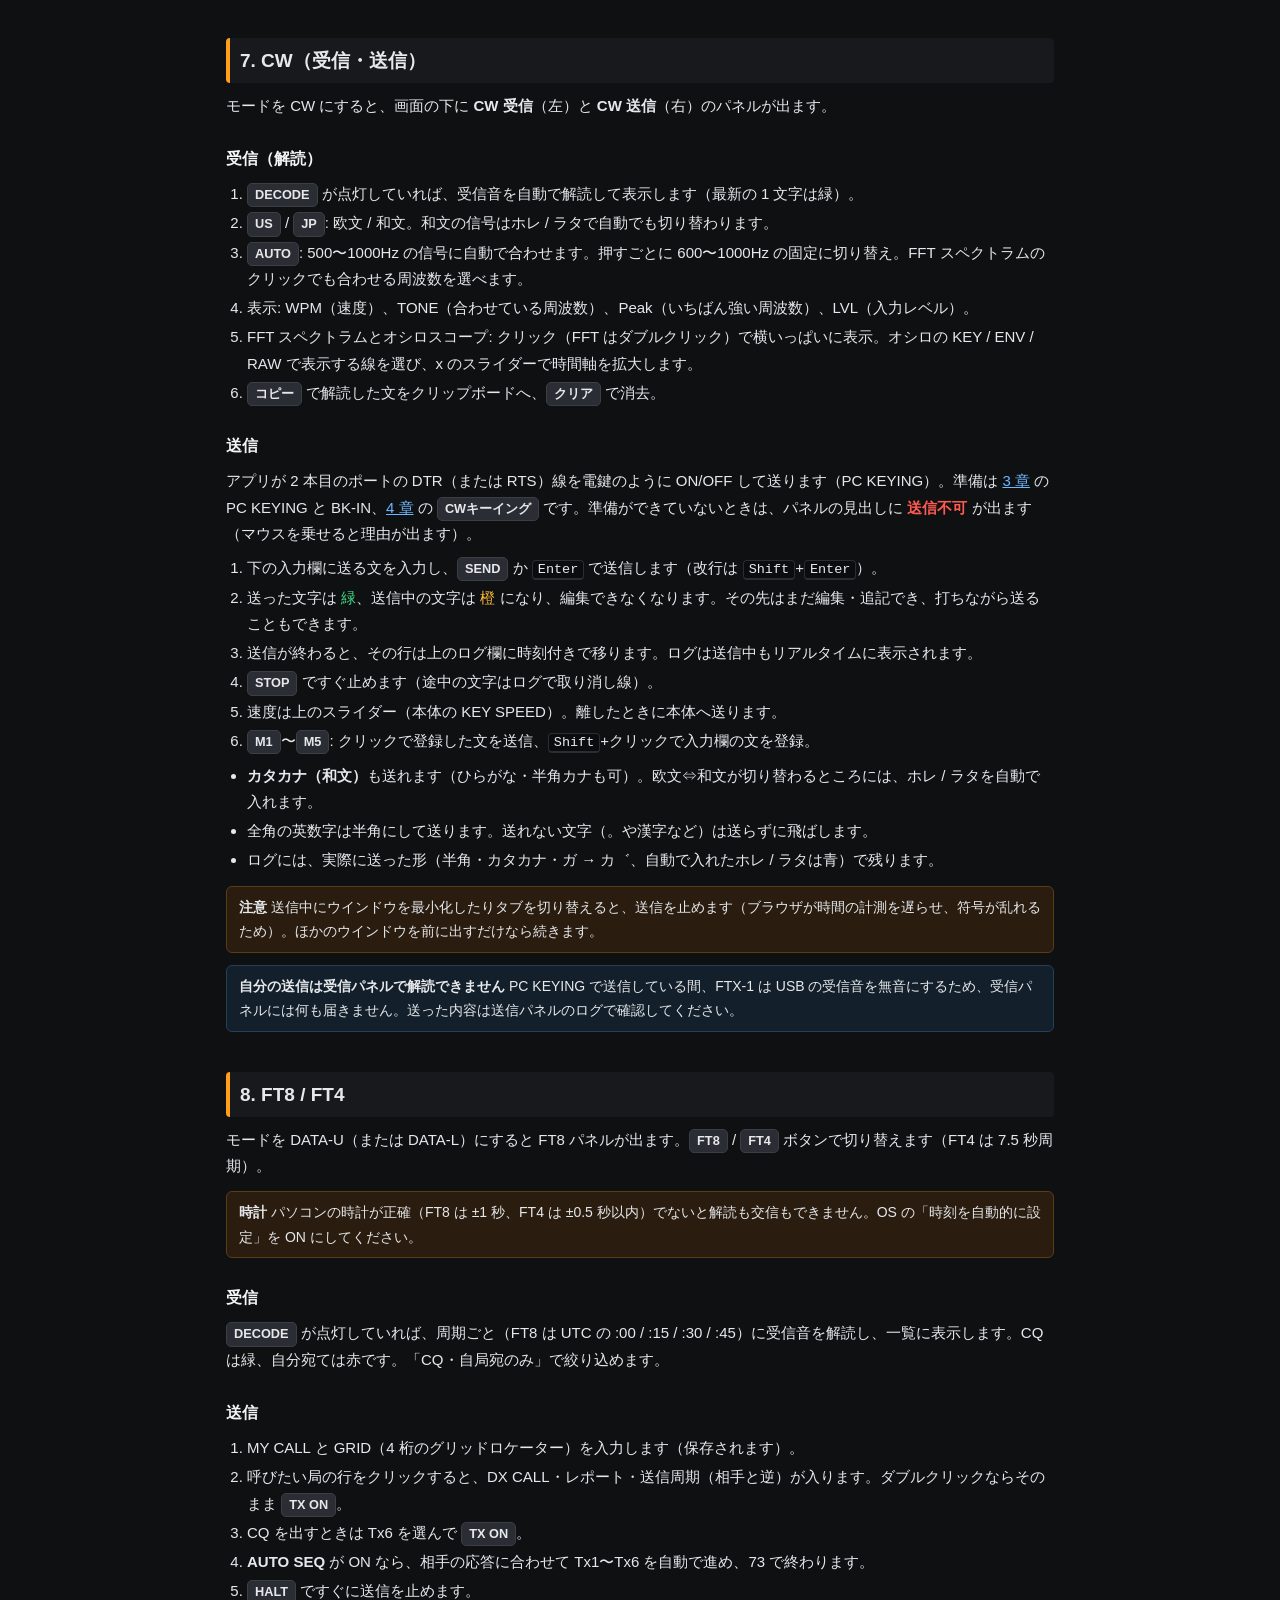
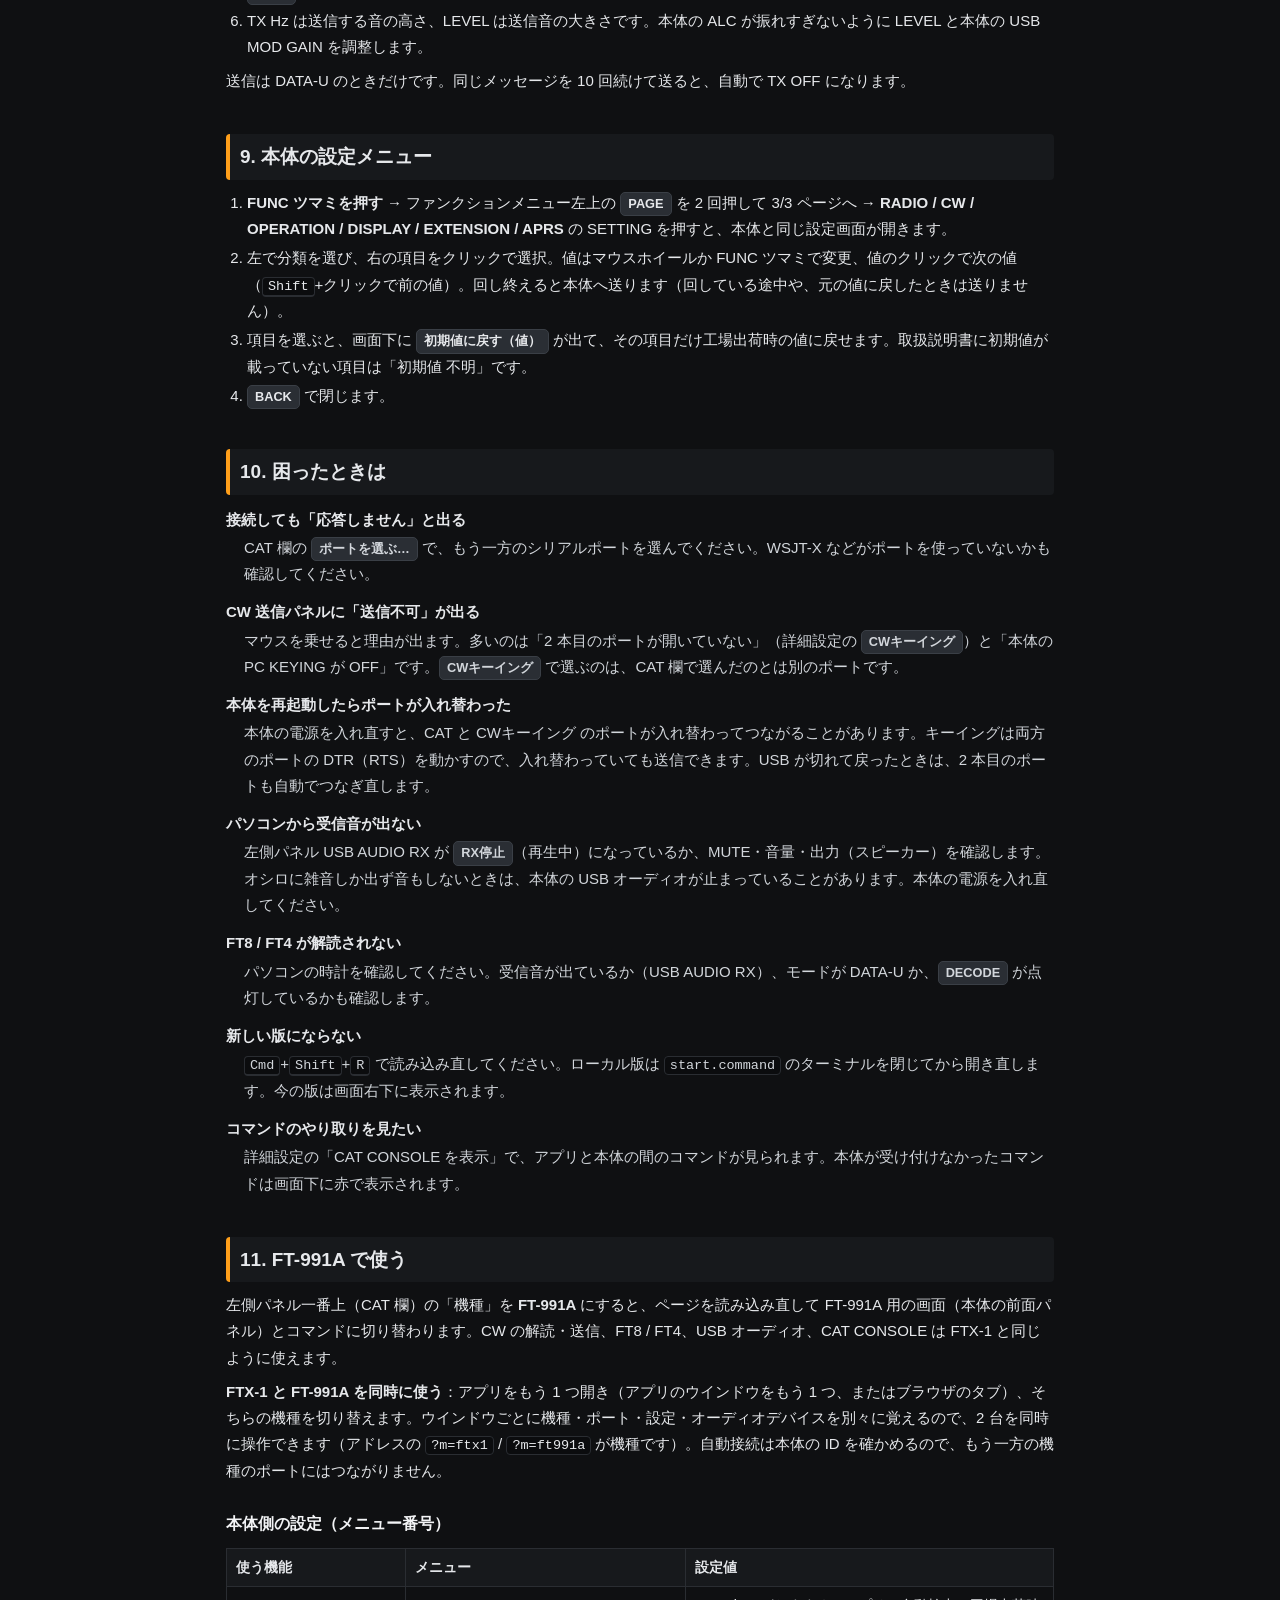
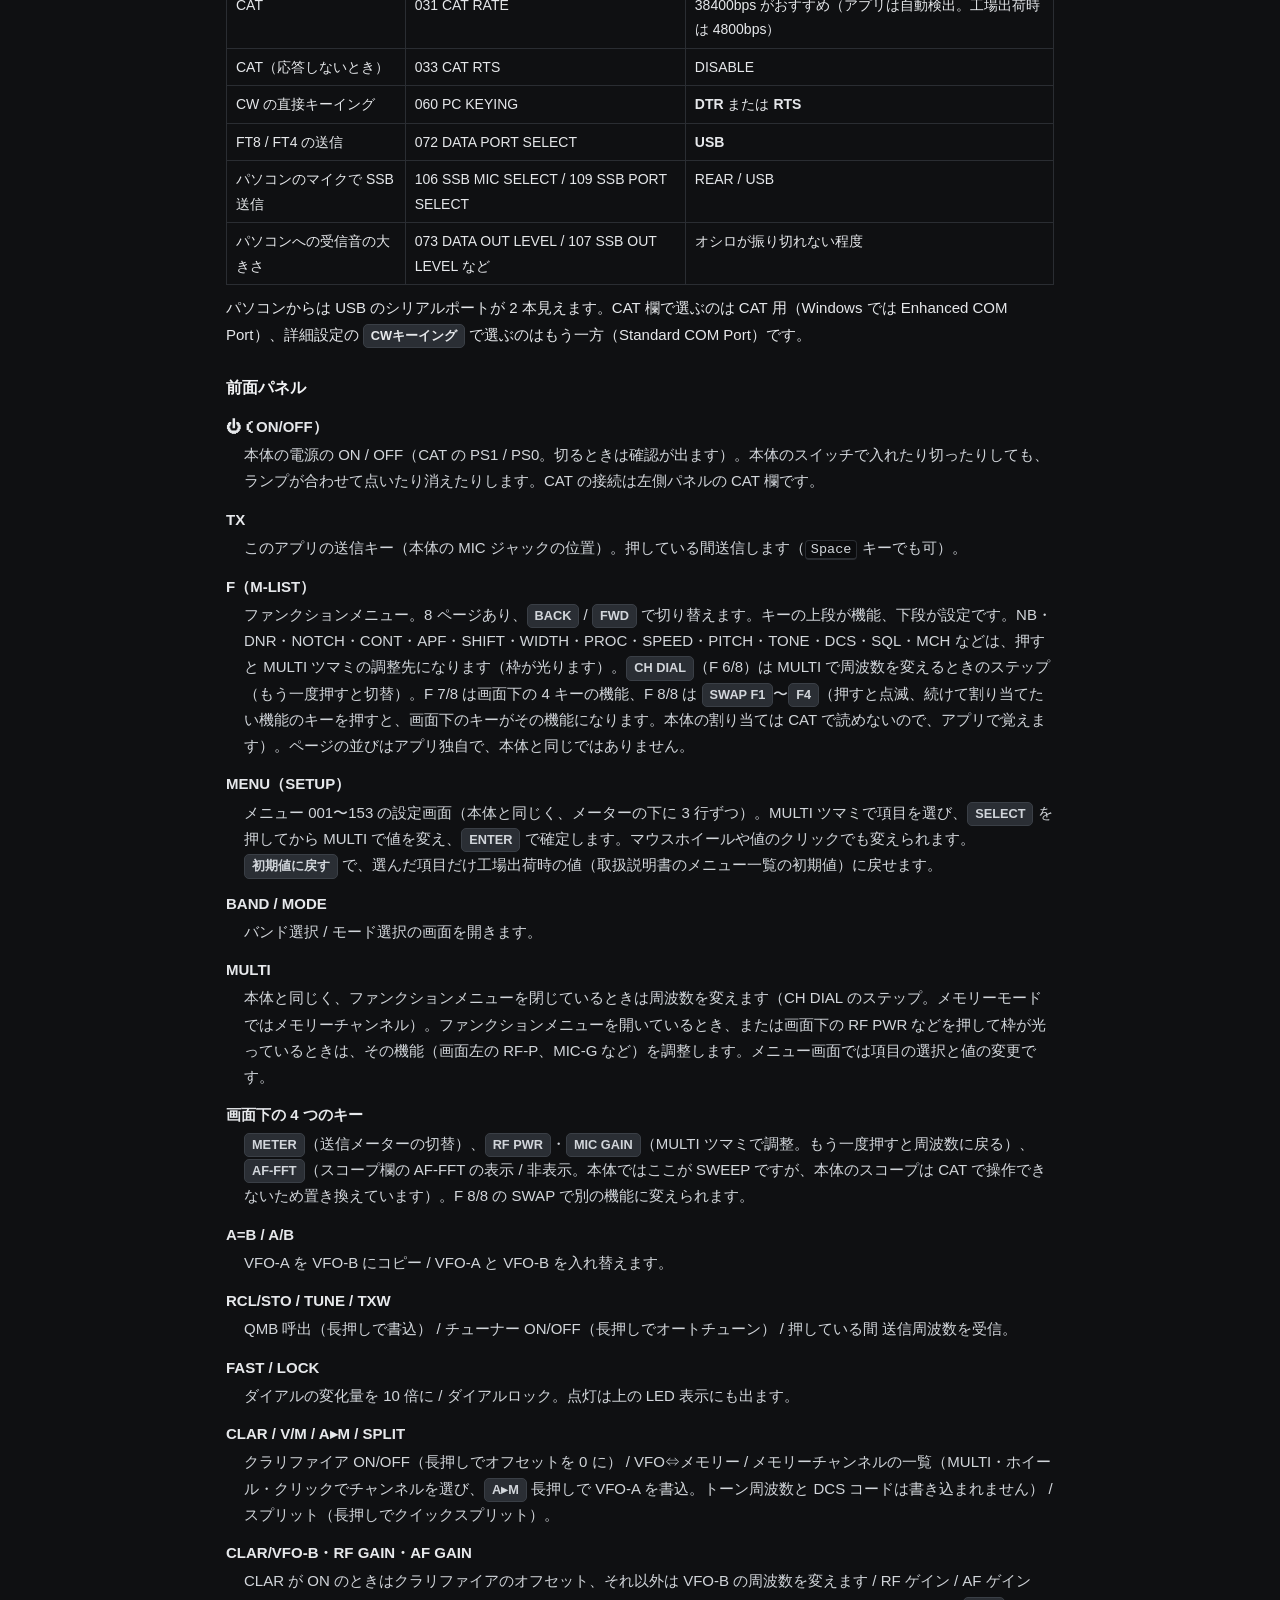
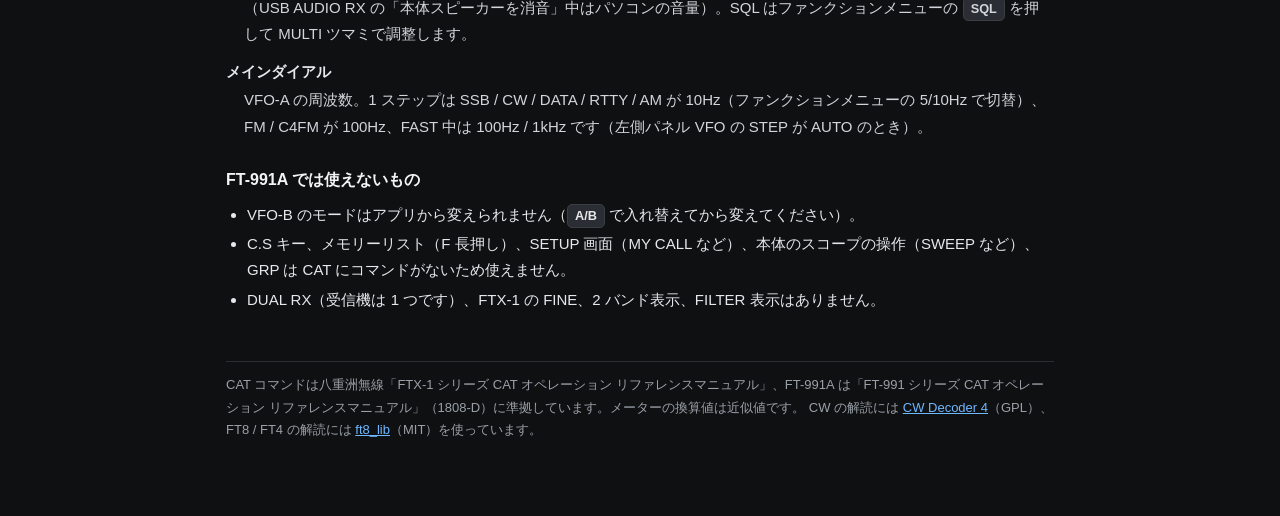
==== commit e17963c3: "Install button on top of the side panel in the browser, audio device changes take effect at once, no" ====
--- a/manual.html
+++ b/manual.html
@@ -94,7 +94,7 @@
   <li>Chrome（または Edge）で <a href="https://pokibon3.github.io/FTX1Controller/">https://pokibon3.github.io/FTX1Controller/</a> を開きます。これだけで使えます。</li>
   <li>アプリとして使うときは、次のどれかでインストールします。
     <ul>
-      <li>左側パネル（<span class="btn">☰</span>）の SETUP にある <span class="btn">アプリ</span> を押す</li>
+      <li>左側パネル（<span class="btn">☰</span>）の一番上にある <span class="btn">インストール</span> を押す（インストール後は SETUP に移ります）</li>
       <li>Chrome のアドレスバー右の「インストール」アイコン（モニターに↓の形）を押す</li>
       <li>Chrome 右上の <span class="btn">⋮</span> →「キャスト、保存、共有」→「ページをアプリとしてインストール…」</li>
     </ul>
@@ -258,7 +258,7 @@
 
 <h2 id="ft991a">11. FT-991A で使う</h2>
 <p>左側パネル一番上（CAT 欄）の「機種」を <b>FT-991A</b> にすると、ページを読み込み直して FT-991A 用の画面（本体の前面パネル）とコマンドに切り替わります。CW の解読・送信、FT8 / FT4、USB オーディオ、CAT CONSOLE は FTX-1 と同じように使えます。</p>
-<p><b>FTX-1 と FT-991A を同時に使う</b>：CAT 欄の <span class="btn">FT-991A を別ウインドウで開く</span>（FTX-1 の画面では <span class="btn">FTX-1 を別ウインドウで開く</span>）で、もう一方の機種を別のウインドウで開きます。ウインドウごとに機種・ポート・設定・オーディオデバイスを別々に覚えるので、2 台を同時に操作できます（アドレスの <code>?m=ftx1</code> / <code>?m=ft991a</code> が機種です）。自動接続は本体の ID を確かめるので、もう一方の機種のポートにはつながりません。</p>
+<p><b>FTX-1 と FT-991A を同時に使う</b>：アプリをもう 1 つ開き（アプリのウインドウをもう 1 つ、またはブラウザのタブ）、そちらの機種を切り替えます。ウインドウごとに機種・ポート・設定・オーディオデバイスを別々に覚えるので、2 台を同時に操作できます（アドレスの <code>?m=ftx1</code> / <code>?m=ft991a</code> が機種です）。自動接続は本体の ID を確かめるので、もう一方の機種のポートにはつながりません。</p>
 
 <h3>本体側の設定（メニュー番号）</h3>
 <table>
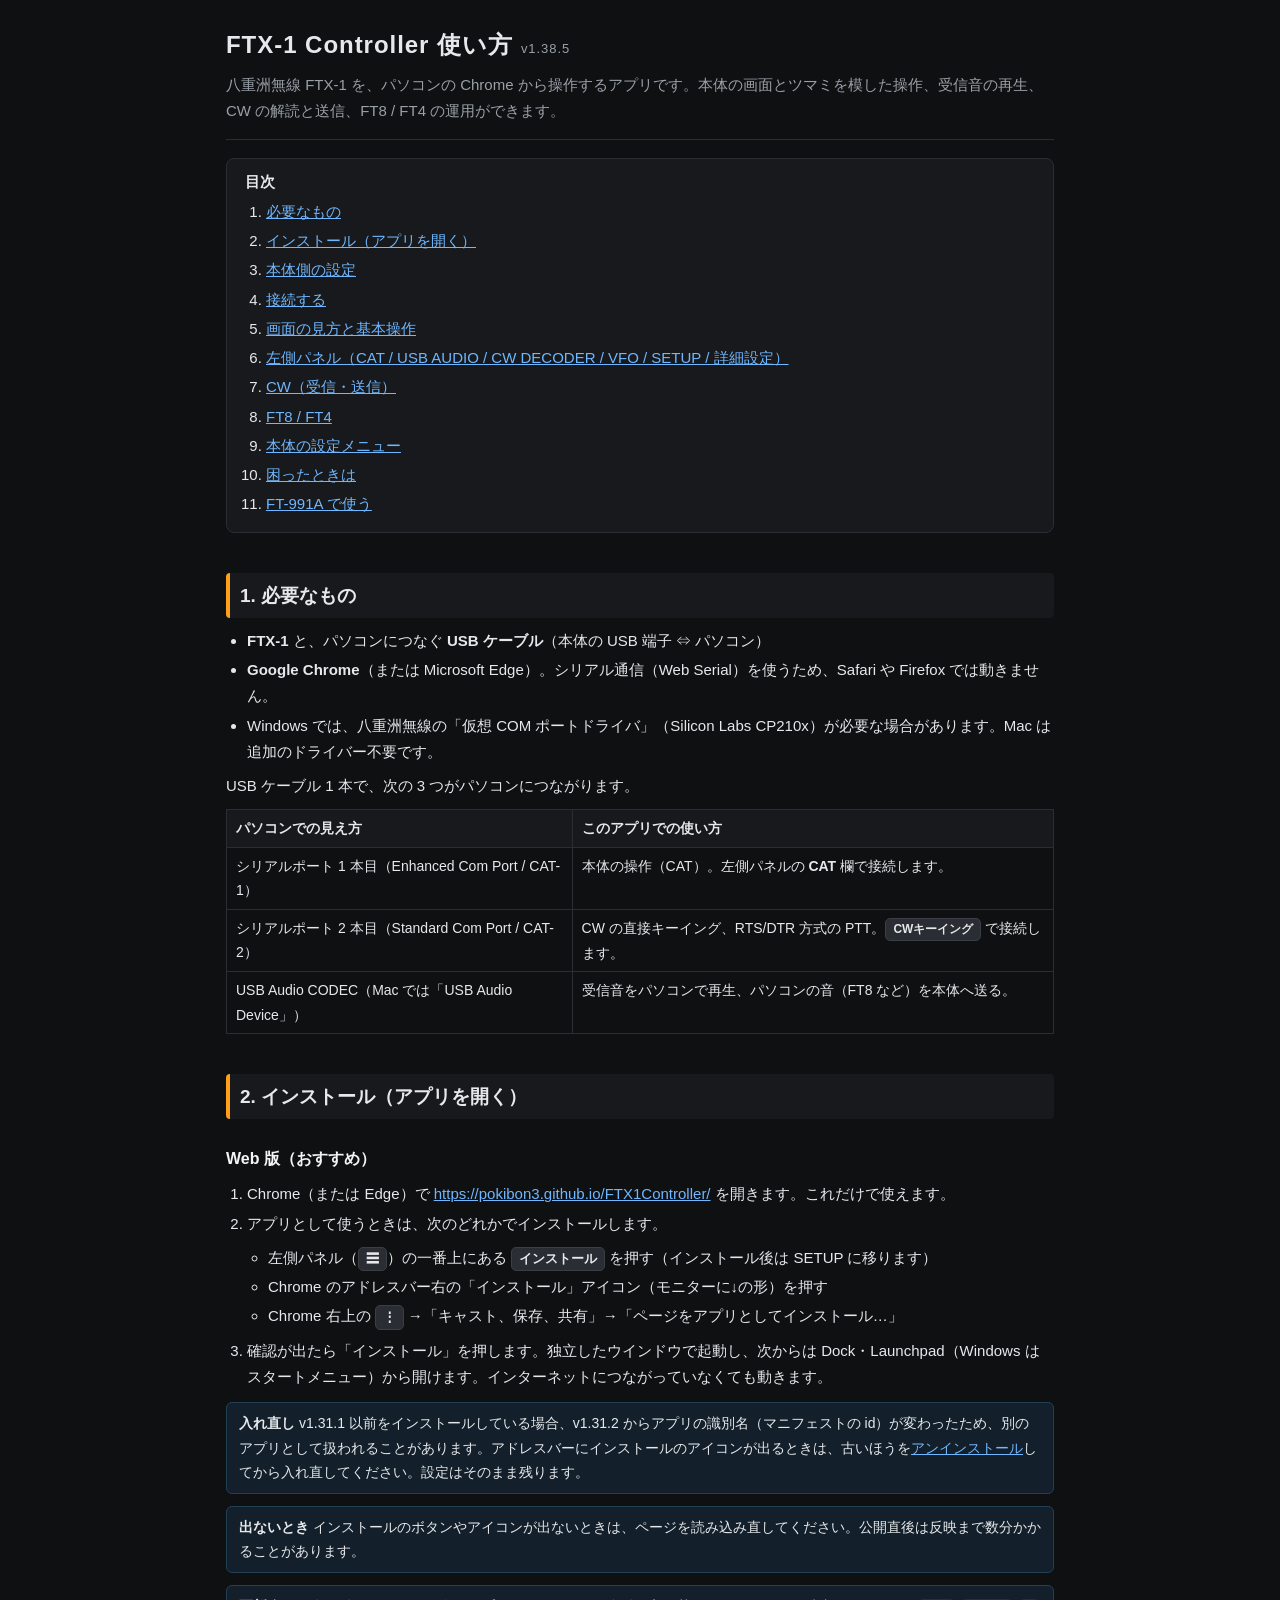
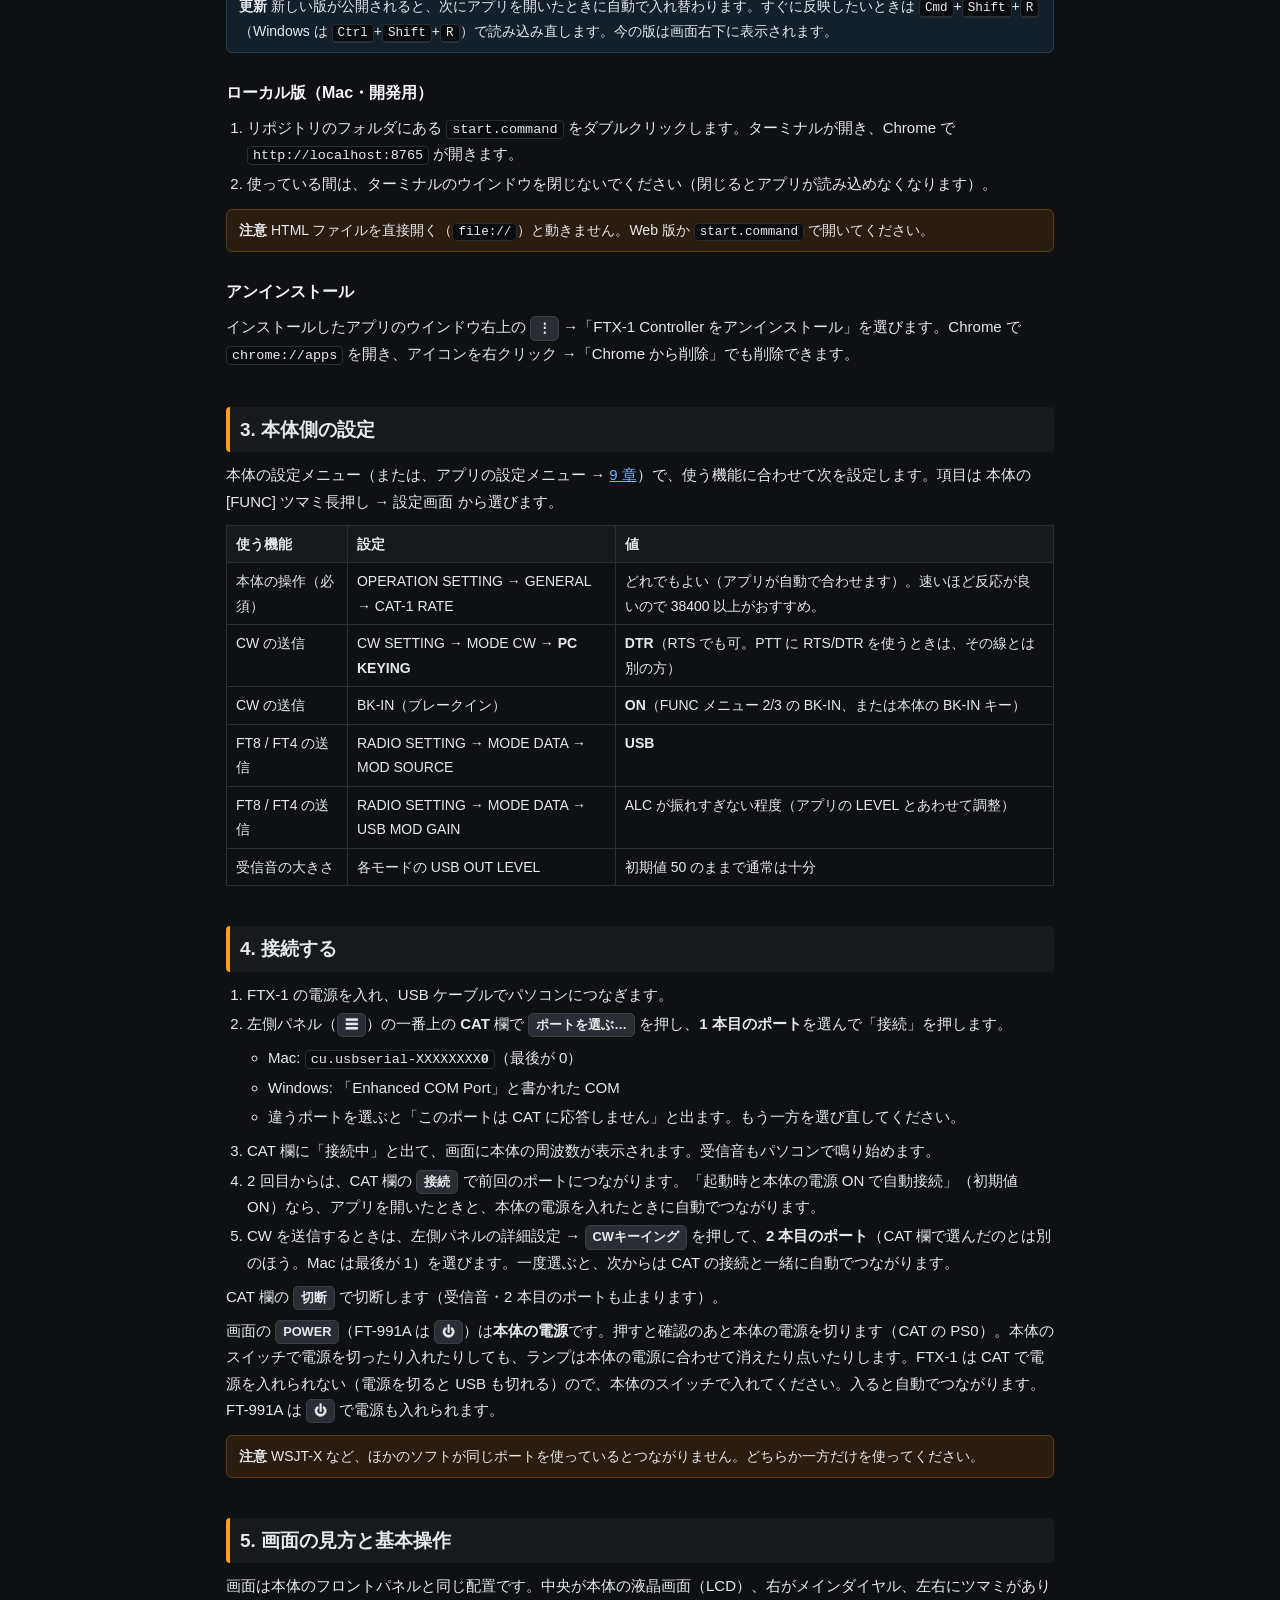
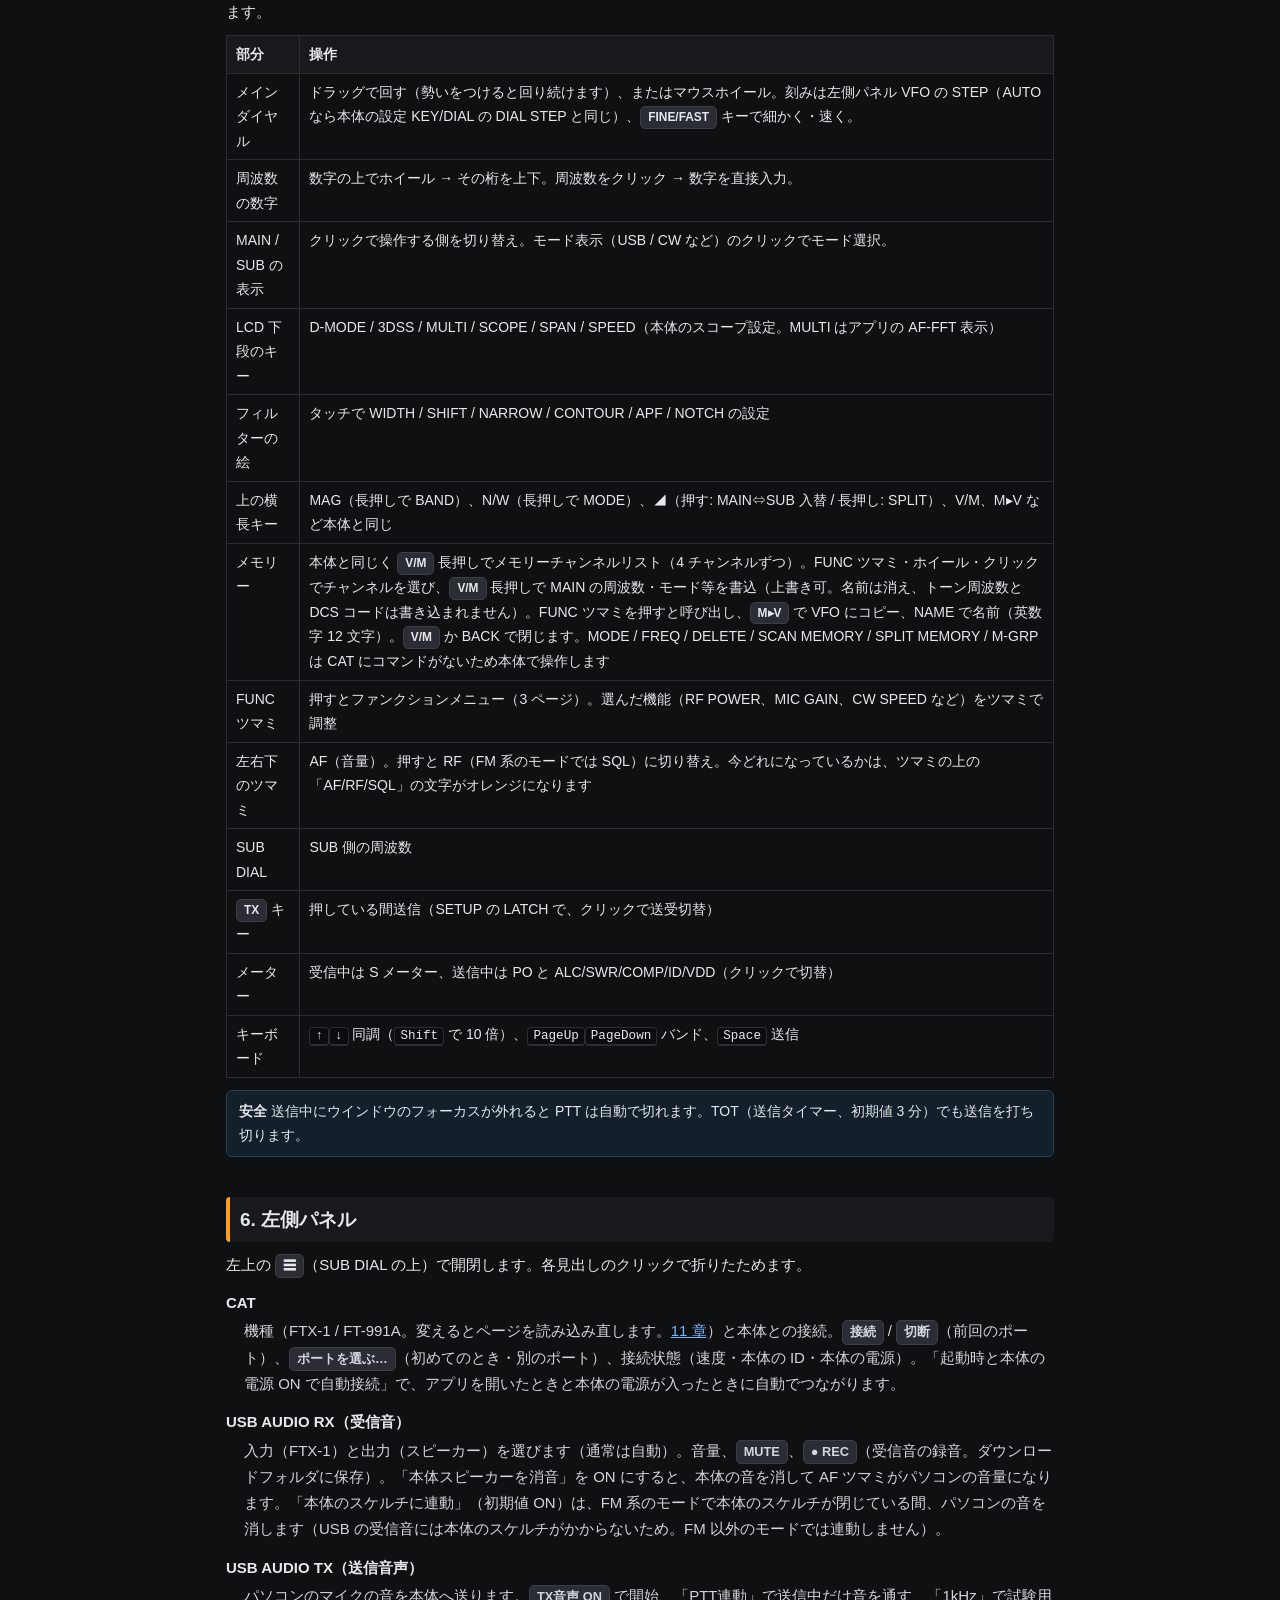
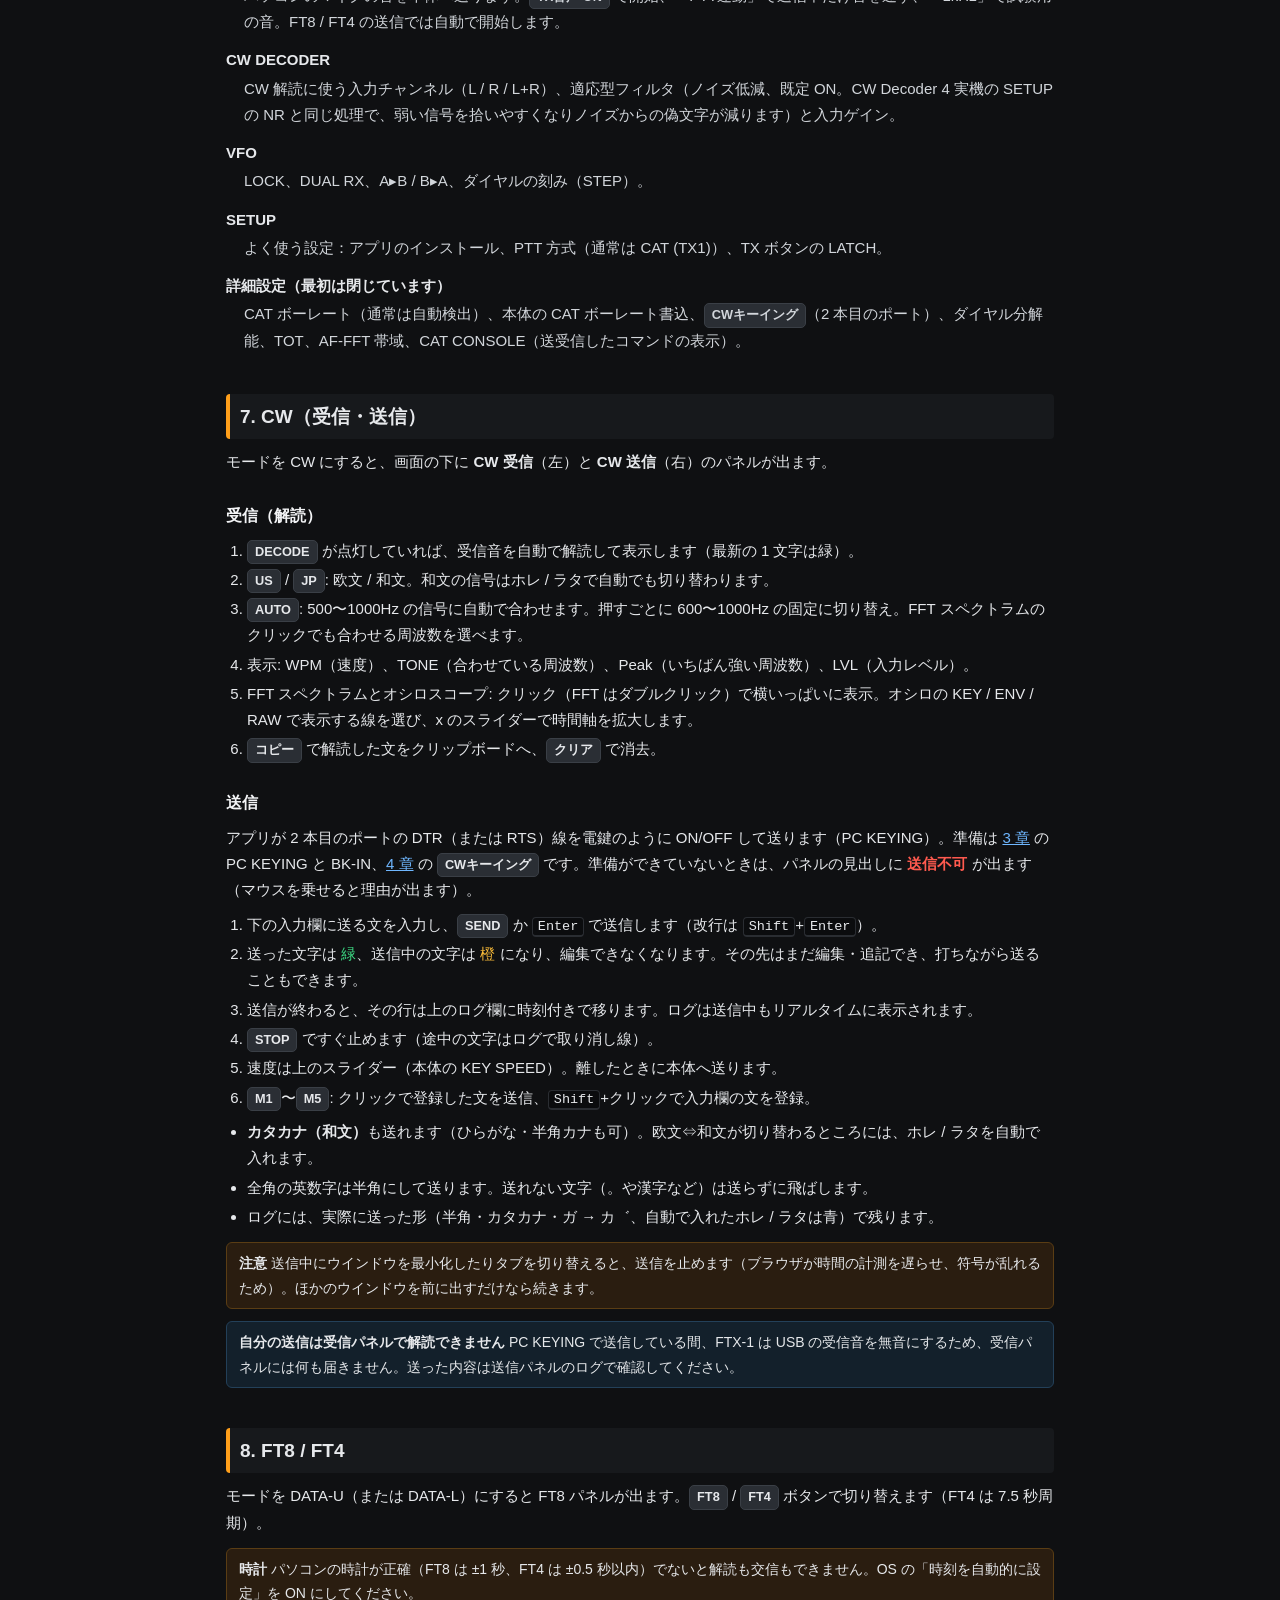
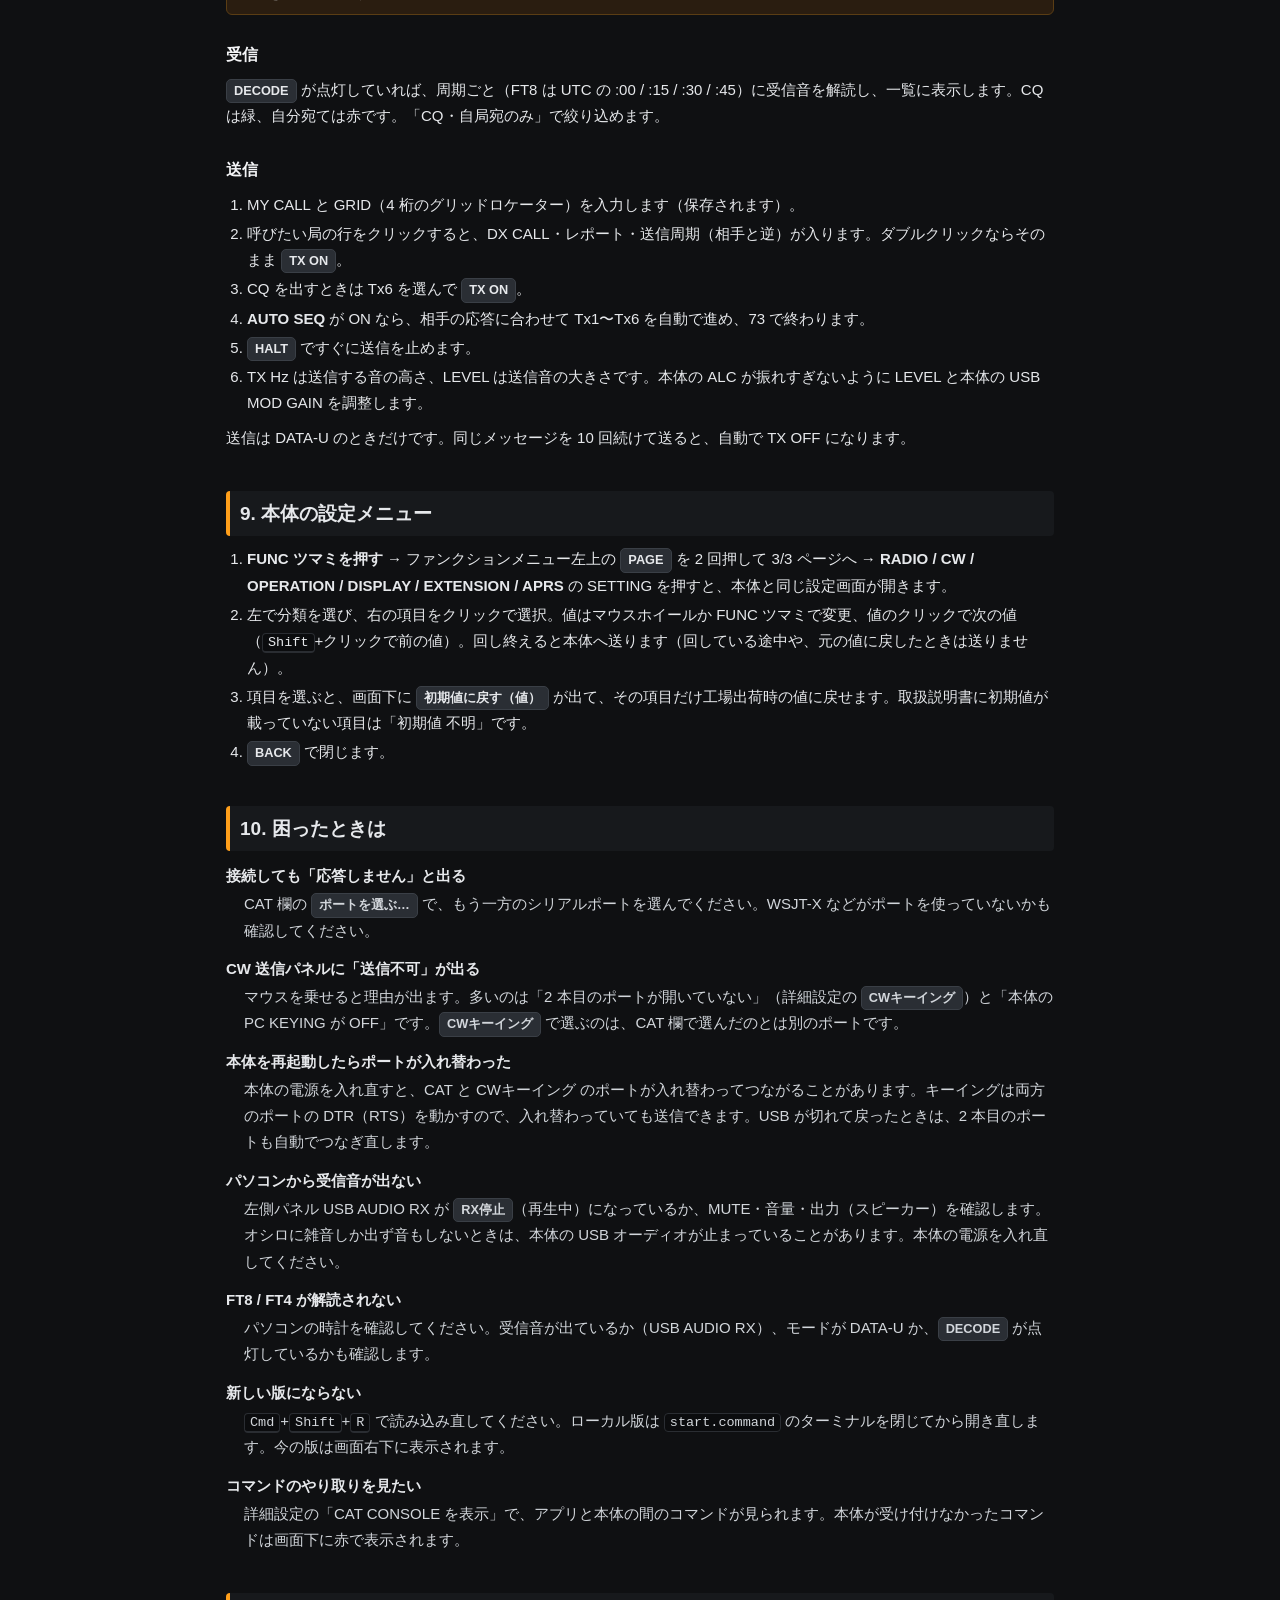
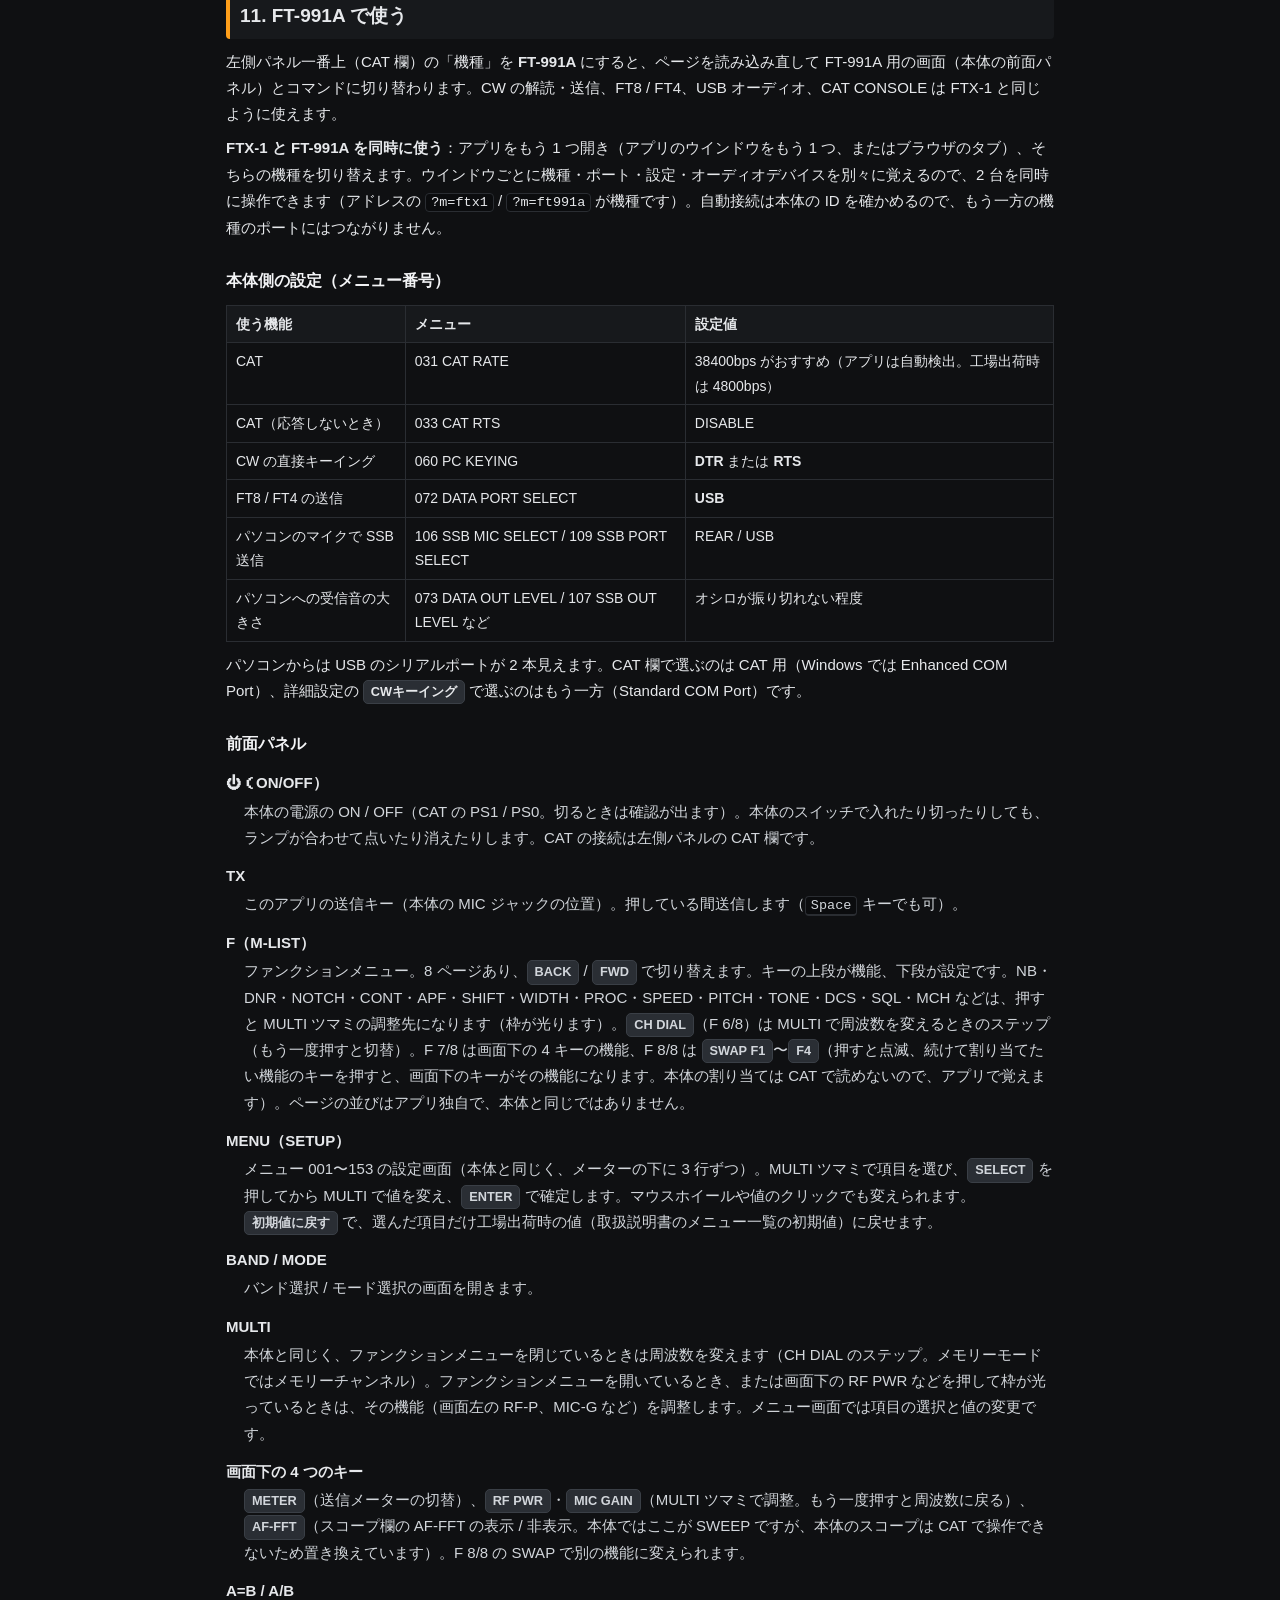
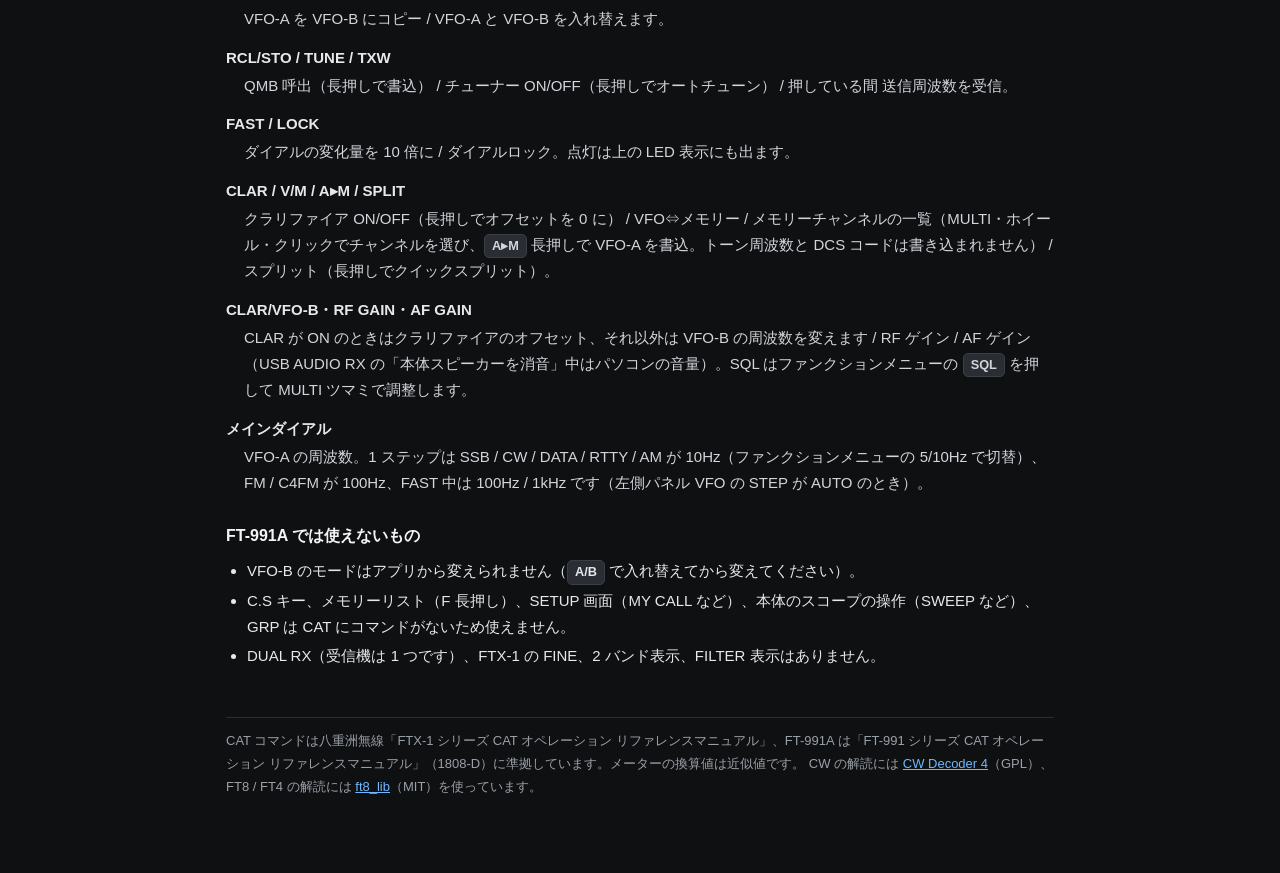
==== commit 03f42a64: "FTX-1 memory: channel list on [V/M] held (FUNC / wheel / click), write with MW, recall, M▸V, NAME, v" ====
--- a/manual.html
+++ b/manual.html
@@ -155,6 +155,7 @@
   <tr><td>LCD 下段のキー</td><td>D-MODE / 3DSS / MULTI / SCOPE / SPAN / SPEED（本体のスコープ設定。MULTI はアプリの AF-FFT 表示）</td></tr>
   <tr><td>フィルターの絵</td><td>タッチで WIDTH / SHIFT / NARROW / CONTOUR / APF / NOTCH の設定</td></tr>
   <tr><td>上の横長キー</td><td>MAG（長押しで BAND）、N/W（長押しで MODE）、◢（押す: MAIN⇔SUB 入替 / 長押し: SPLIT）、V/M、M▸V など本体と同じ</td></tr>
+  <tr><td>メモリー</td><td>本体と同じく <span class="btn">V/M</span> 長押しでメモリーチャンネルリスト（4 チャンネルずつ）。FUNC ツマミ・ホイール・クリックでチャンネルを選び、<span class="btn">V/M</span> 長押しで MAIN の周波数・モード等を書込（上書き可。名前は消え、トーン周波数と DCS コードは書き込まれません）。FUNC ツマミを押すと呼び出し、<span class="btn">M▸V</span> で VFO にコピー、NAME で名前（英数字 12 文字）。<span class="btn">V/M</span> か BACK で閉じます。MODE / FREQ / DELETE / SCAN MEMORY / SPLIT MEMORY / M-GRP は CAT にコマンドがないため本体で操作します</td></tr>
   <tr><td>FUNC ツマミ</td><td>押すとファンクションメニュー（3 ページ）。選んだ機能（RF POWER、MIC GAIN、CW SPEED など）をツマミで調整</td></tr>
   <tr><td>左右下のツマミ</td><td>AF（音量）。押すと RF（FM 系のモードでは SQL）に切り替え。今どれになっているかは、ツマミの上の「AF/RF/SQL」の文字がオレンジになります</td></tr>
   <tr><td>SUB DIAL</td><td>SUB 側の周波数</td></tr>
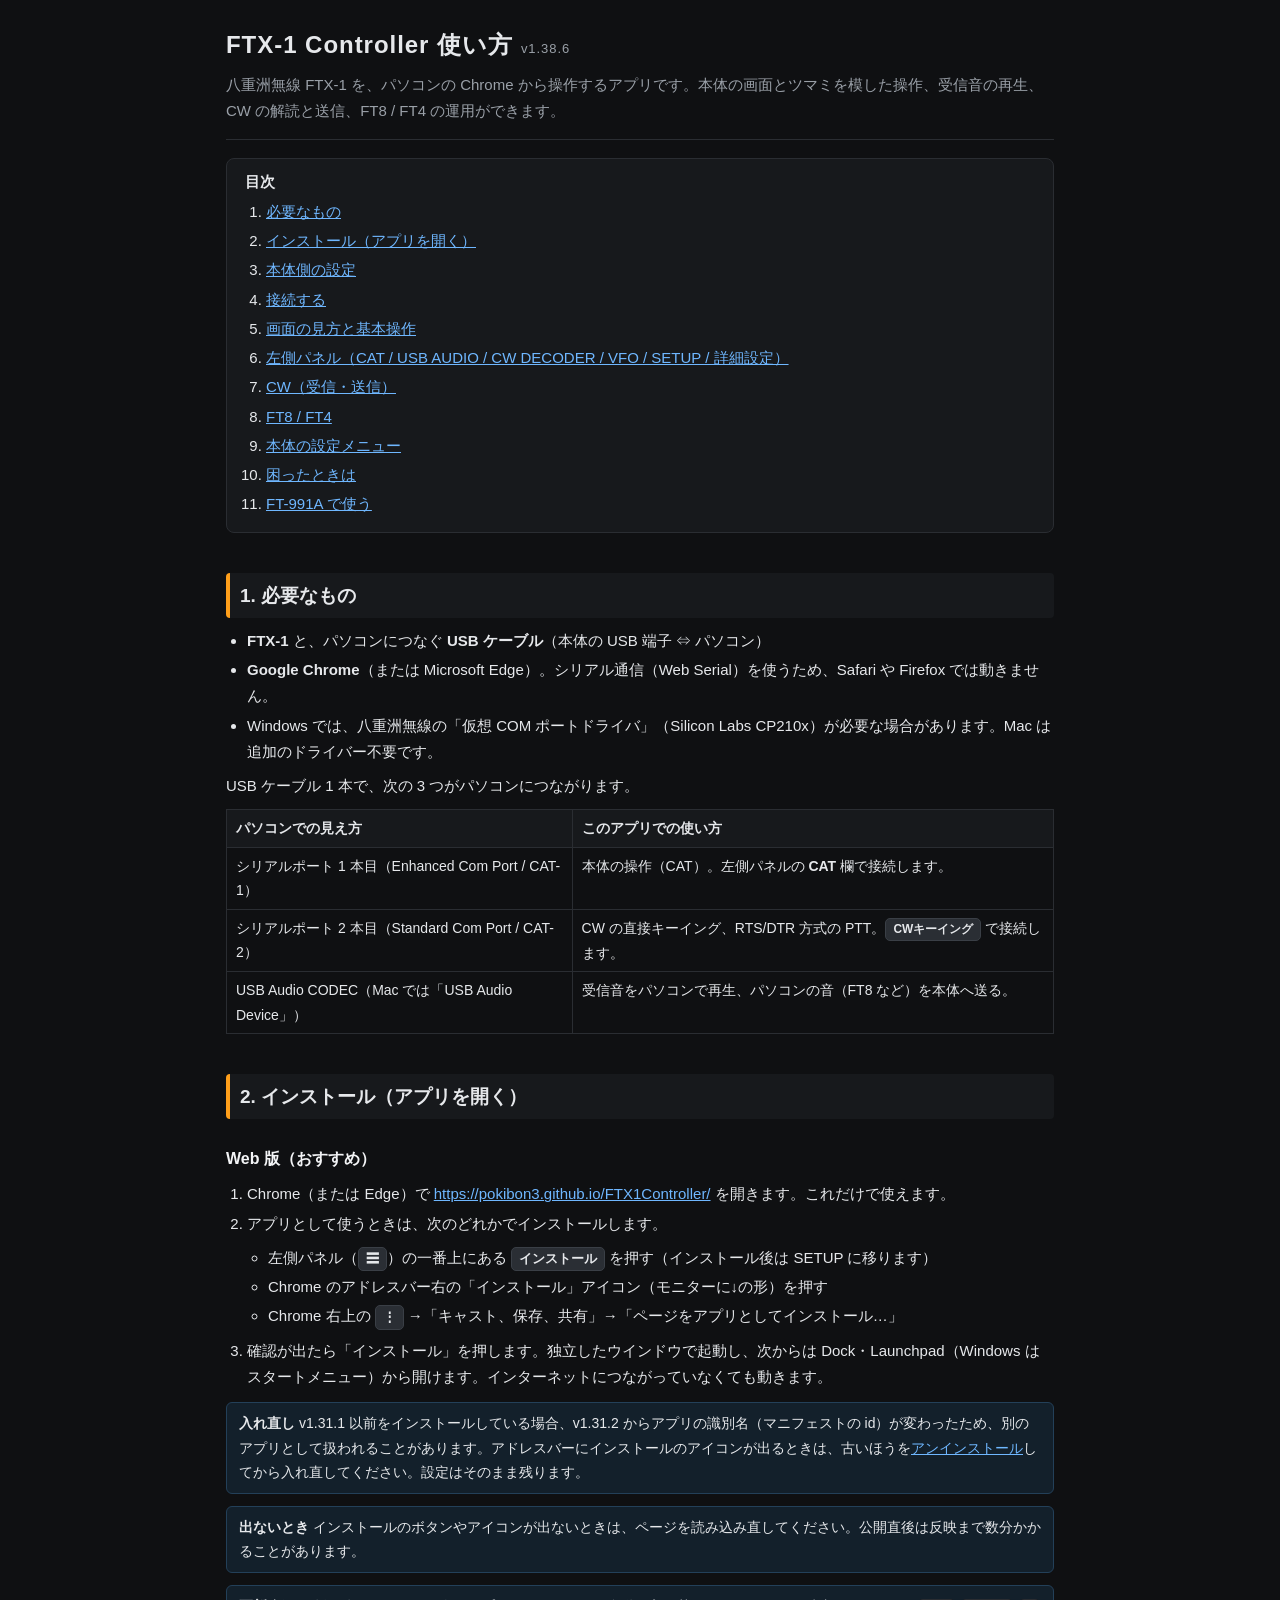
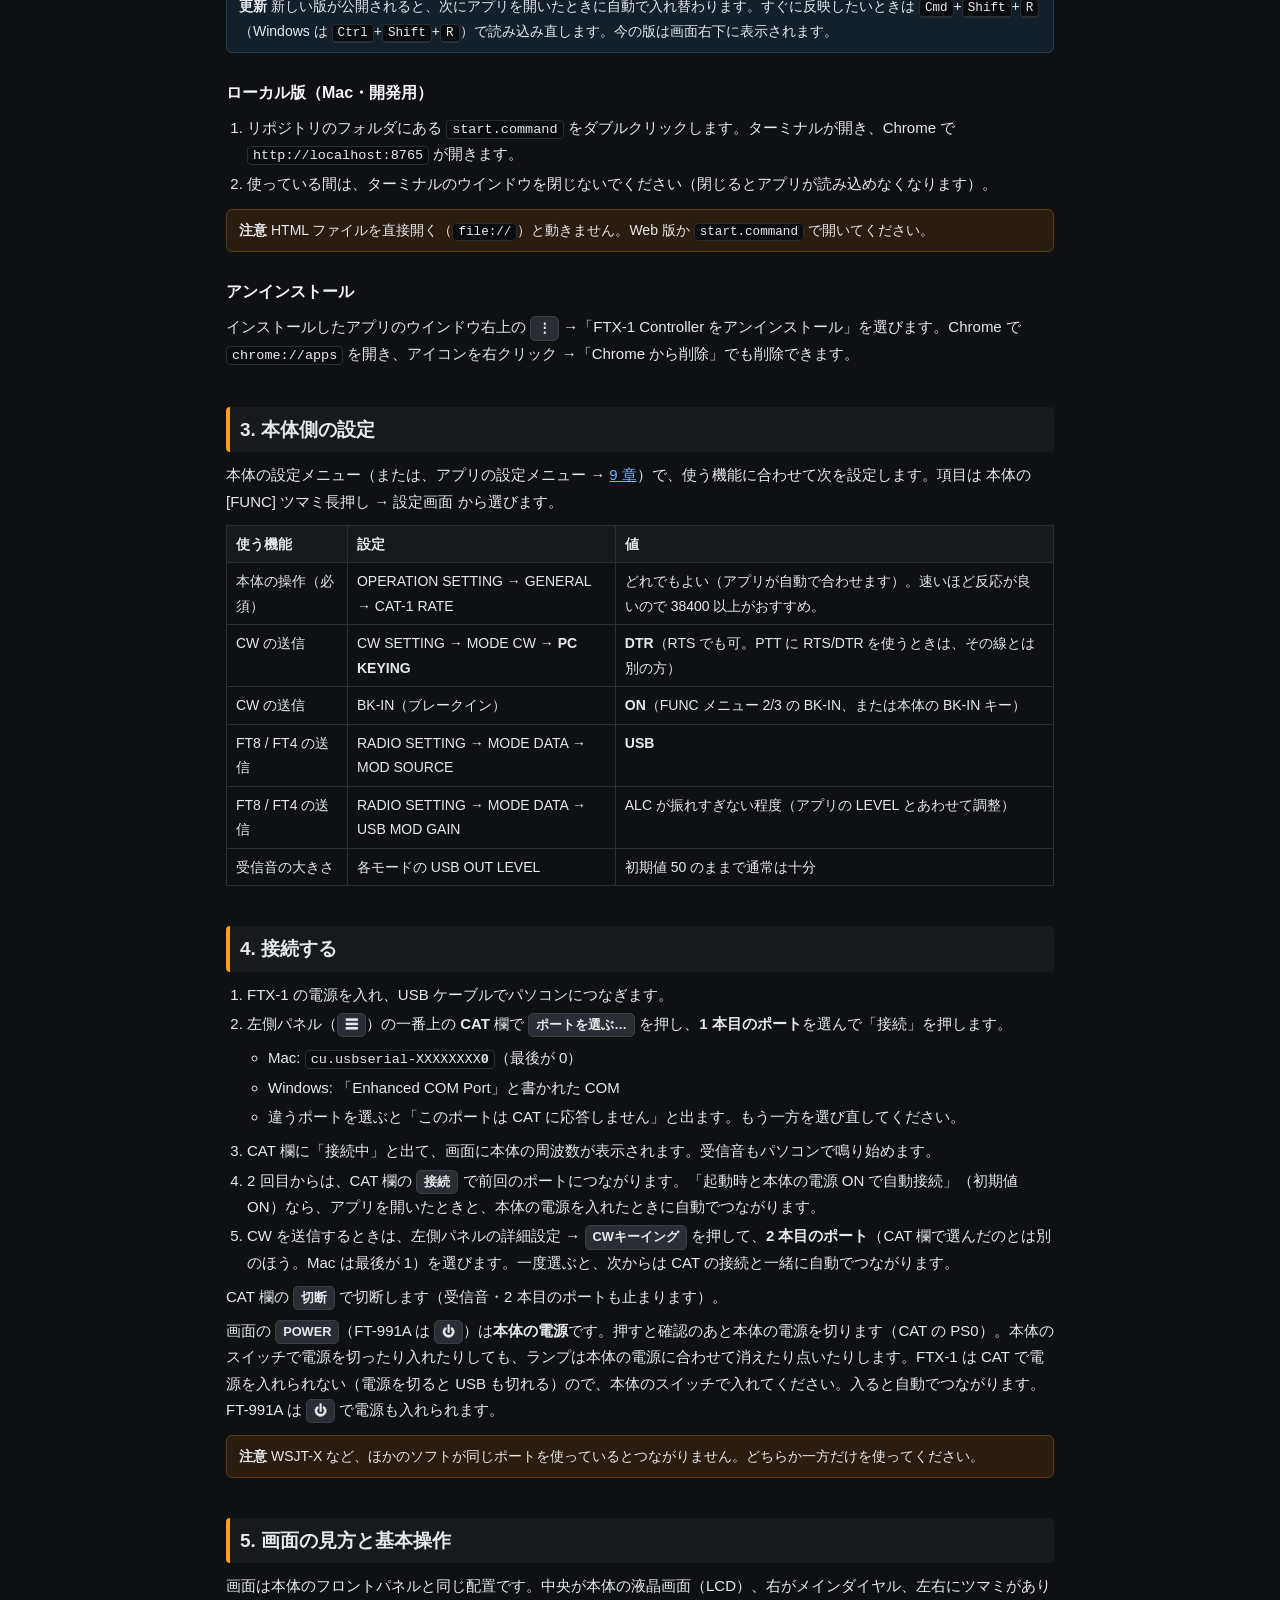
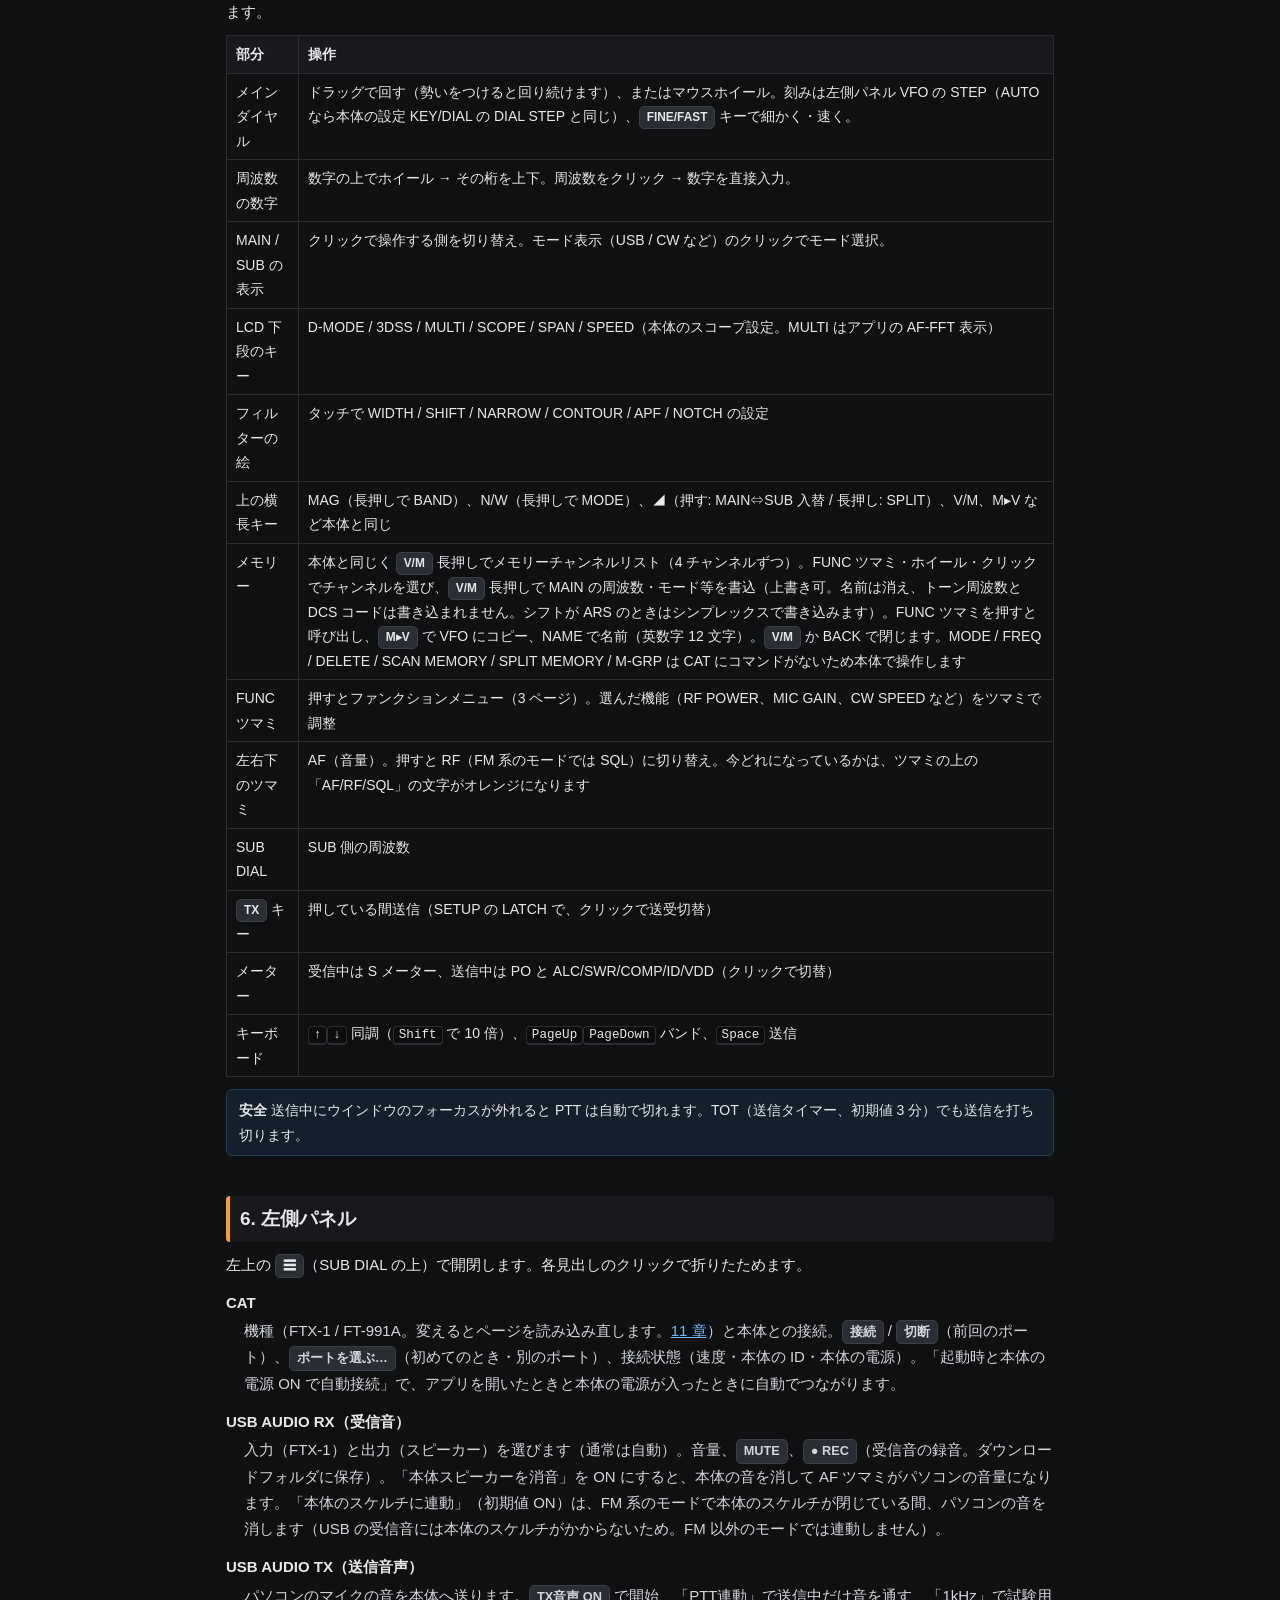
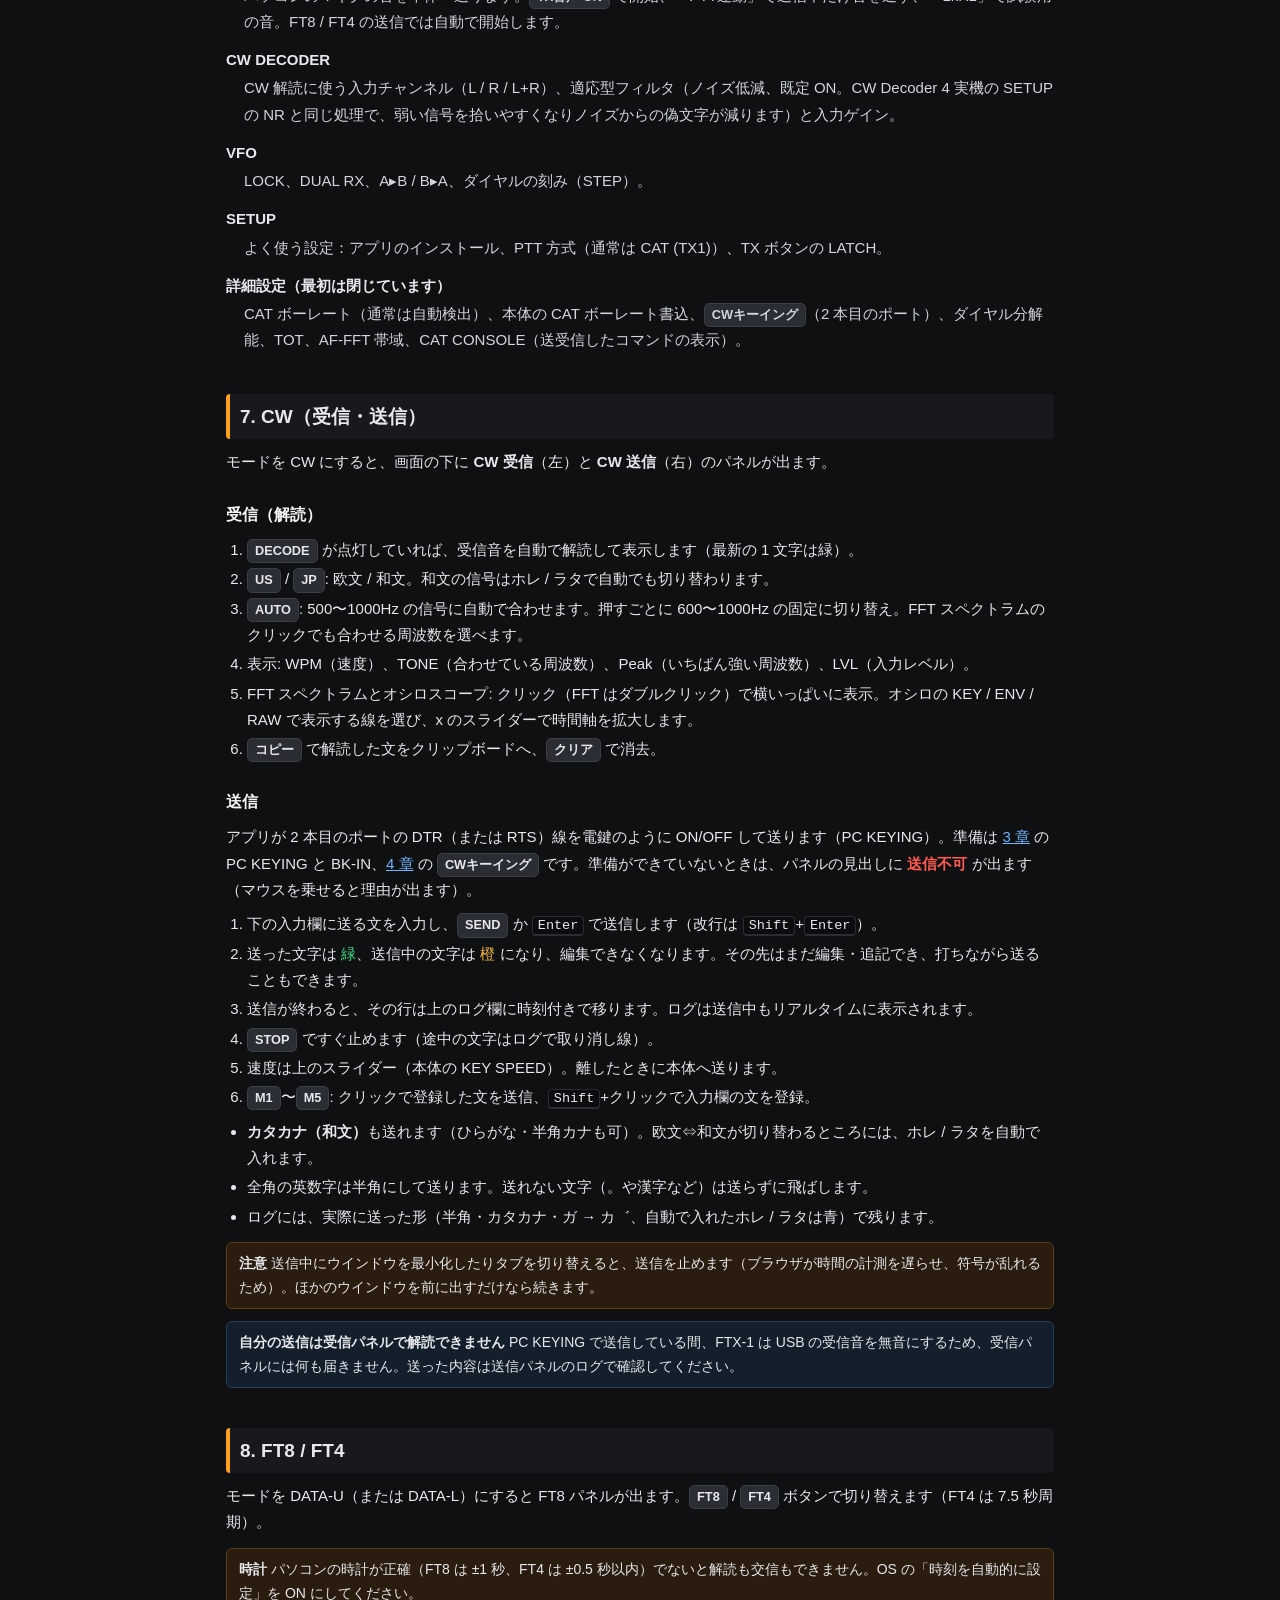
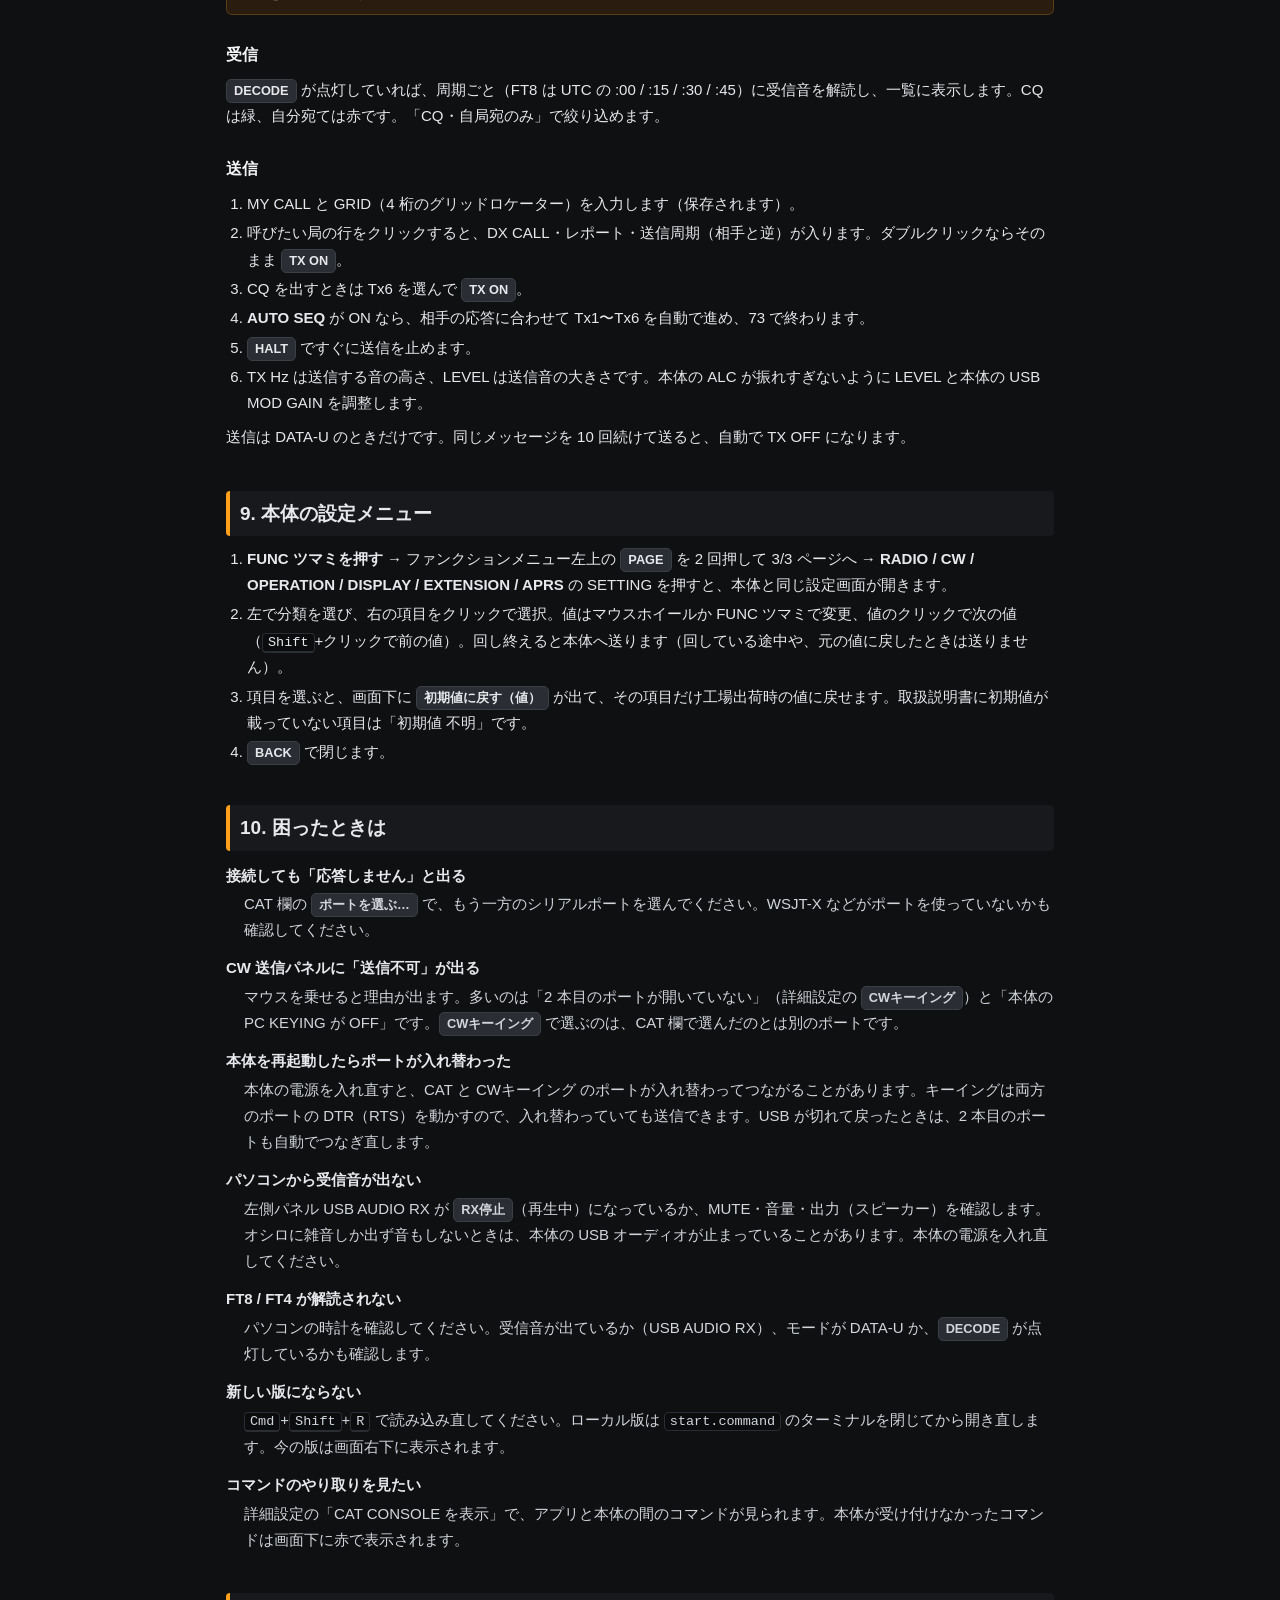
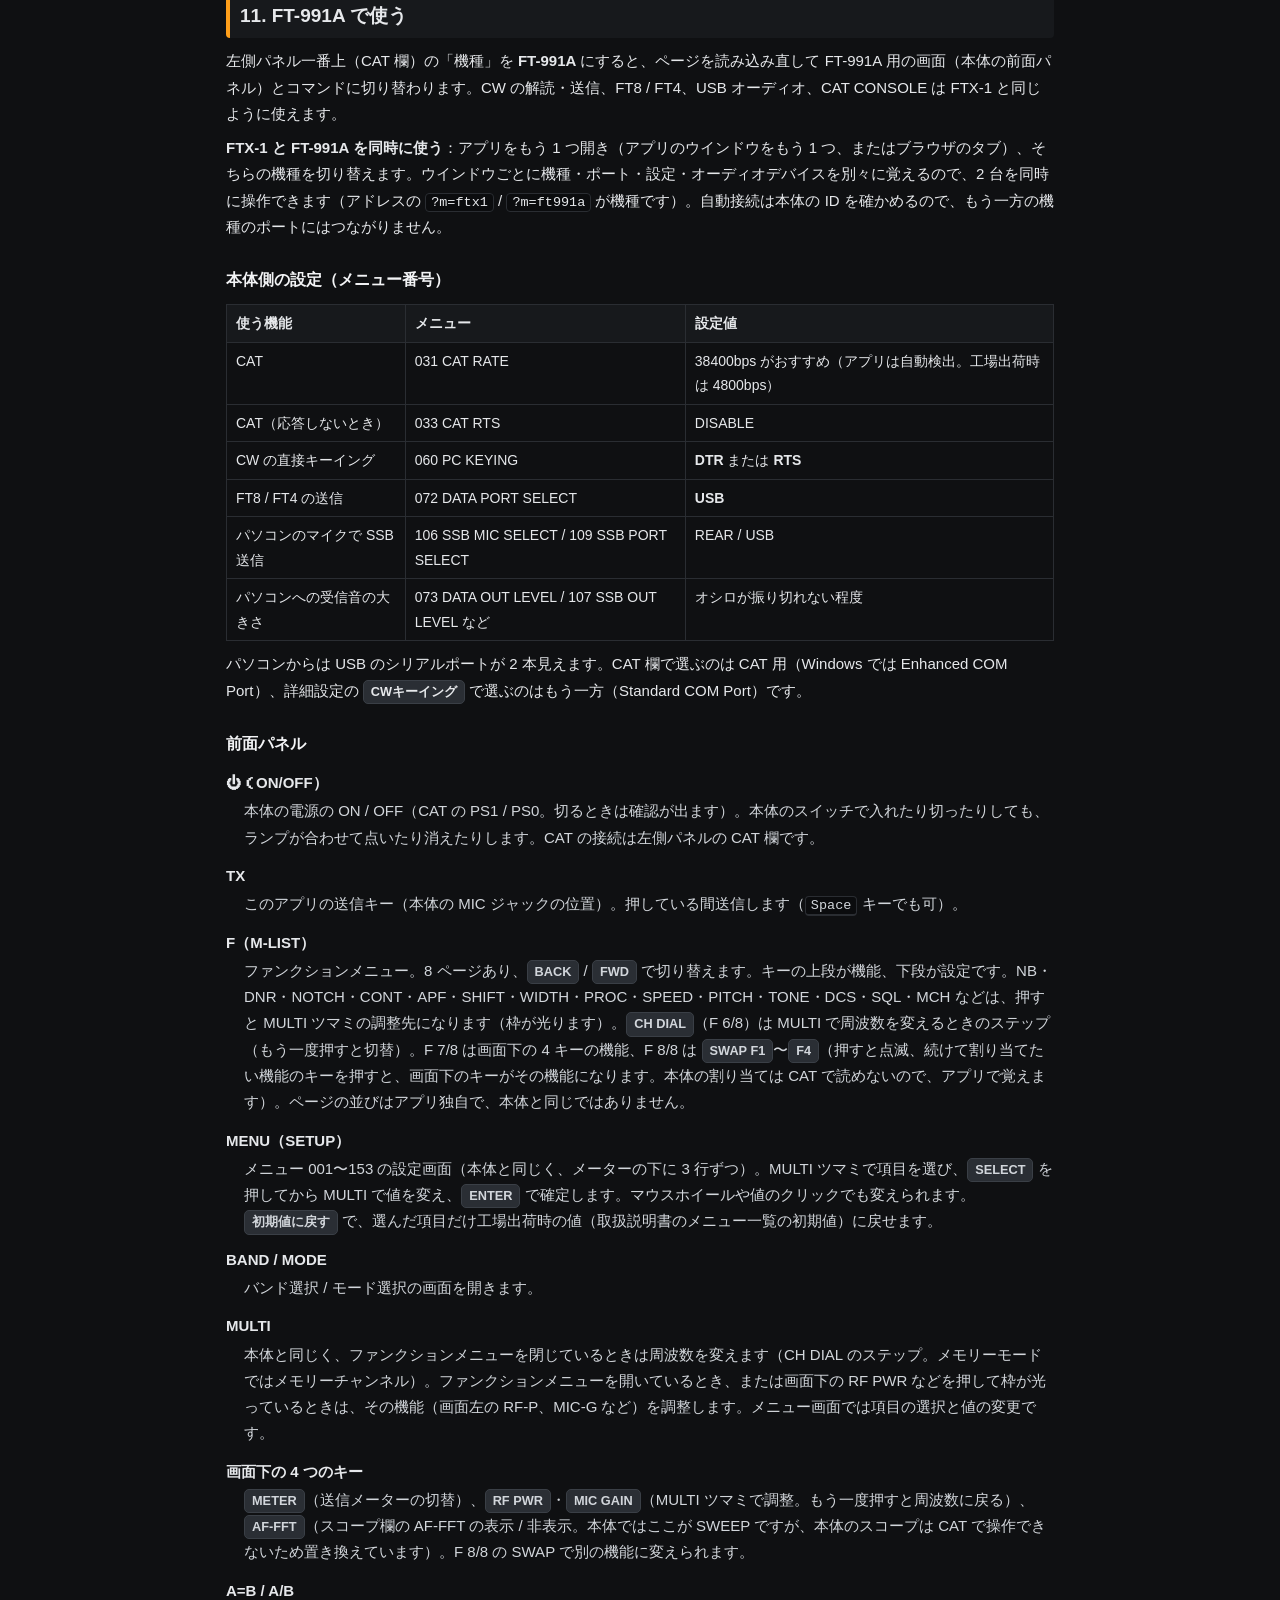
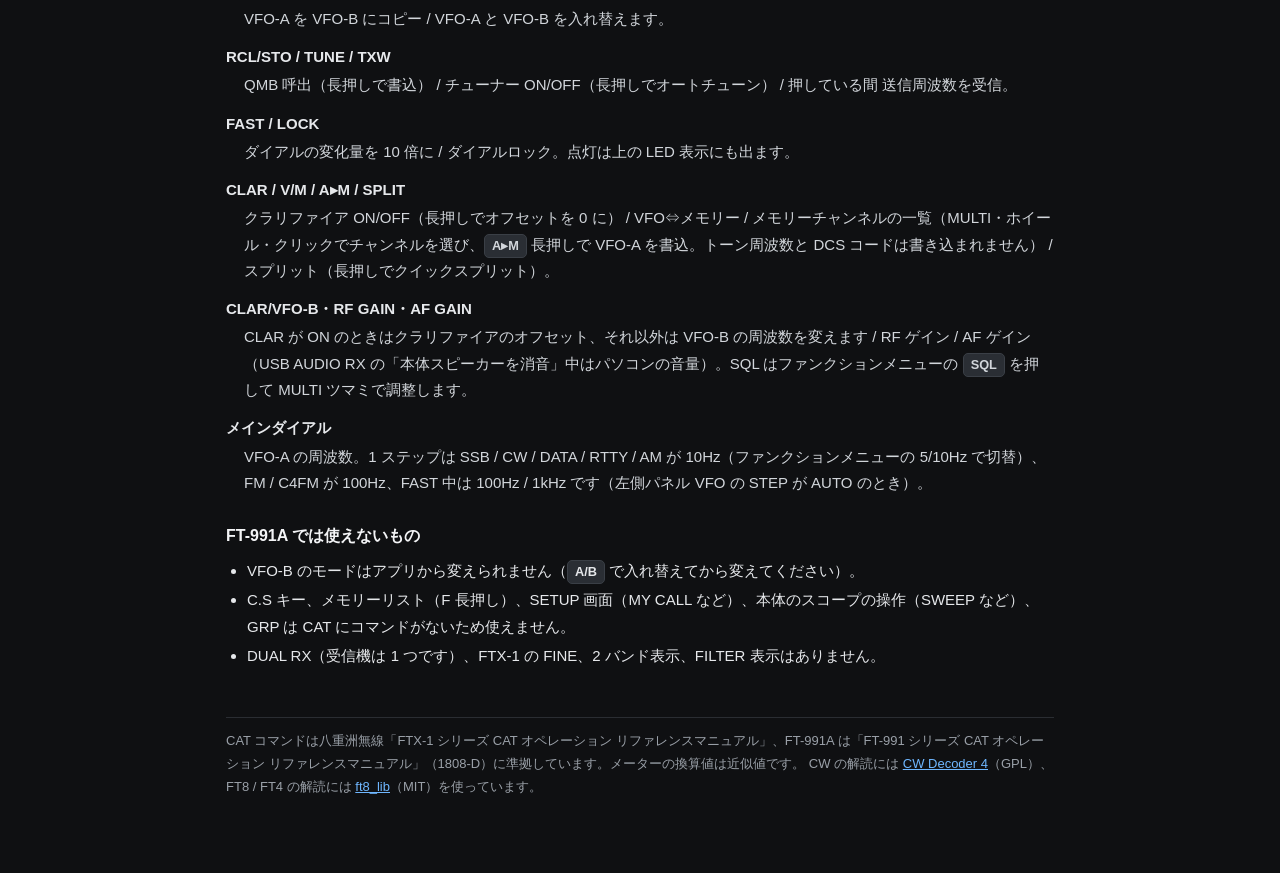
==== commit 61e18b3a: "FTX-1 memory write: ARS written as simplex (MW takes shift 0-2), result shown after reading the chan" ====
--- a/manual.html
+++ b/manual.html
@@ -155,7 +155,7 @@
   <tr><td>LCD 下段のキー</td><td>D-MODE / 3DSS / MULTI / SCOPE / SPAN / SPEED（本体のスコープ設定。MULTI はアプリの AF-FFT 表示）</td></tr>
   <tr><td>フィルターの絵</td><td>タッチで WIDTH / SHIFT / NARROW / CONTOUR / APF / NOTCH の設定</td></tr>
   <tr><td>上の横長キー</td><td>MAG（長押しで BAND）、N/W（長押しで MODE）、◢（押す: MAIN⇔SUB 入替 / 長押し: SPLIT）、V/M、M▸V など本体と同じ</td></tr>
-  <tr><td>メモリー</td><td>本体と同じく <span class="btn">V/M</span> 長押しでメモリーチャンネルリスト（4 チャンネルずつ）。FUNC ツマミ・ホイール・クリックでチャンネルを選び、<span class="btn">V/M</span> 長押しで MAIN の周波数・モード等を書込（上書き可。名前は消え、トーン周波数と DCS コードは書き込まれません）。FUNC ツマミを押すと呼び出し、<span class="btn">M▸V</span> で VFO にコピー、NAME で名前（英数字 12 文字）。<span class="btn">V/M</span> か BACK で閉じます。MODE / FREQ / DELETE / SCAN MEMORY / SPLIT MEMORY / M-GRP は CAT にコマンドがないため本体で操作します</td></tr>
+  <tr><td>メモリー</td><td>本体と同じく <span class="btn">V/M</span> 長押しでメモリーチャンネルリスト（4 チャンネルずつ）。FUNC ツマミ・ホイール・クリックでチャンネルを選び、<span class="btn">V/M</span> 長押しで MAIN の周波数・モード等を書込（上書き可。名前は消え、トーン周波数と DCS コードは書き込まれません。シフトが ARS のときはシンプレックスで書き込みます）。FUNC ツマミを押すと呼び出し、<span class="btn">M▸V</span> で VFO にコピー、NAME で名前（英数字 12 文字）。<span class="btn">V/M</span> か BACK で閉じます。MODE / FREQ / DELETE / SCAN MEMORY / SPLIT MEMORY / M-GRP は CAT にコマンドがないため本体で操作します</td></tr>
   <tr><td>FUNC ツマミ</td><td>押すとファンクションメニュー（3 ページ）。選んだ機能（RF POWER、MIC GAIN、CW SPEED など）をツマミで調整</td></tr>
   <tr><td>左右下のツマミ</td><td>AF（音量）。押すと RF（FM 系のモードでは SQL）に切り替え。今どれになっているかは、ツマミの上の「AF/RF/SQL」の文字がオレンジになります</td></tr>
   <tr><td>SUB DIAL</td><td>SUB 側の周波数</td></tr>
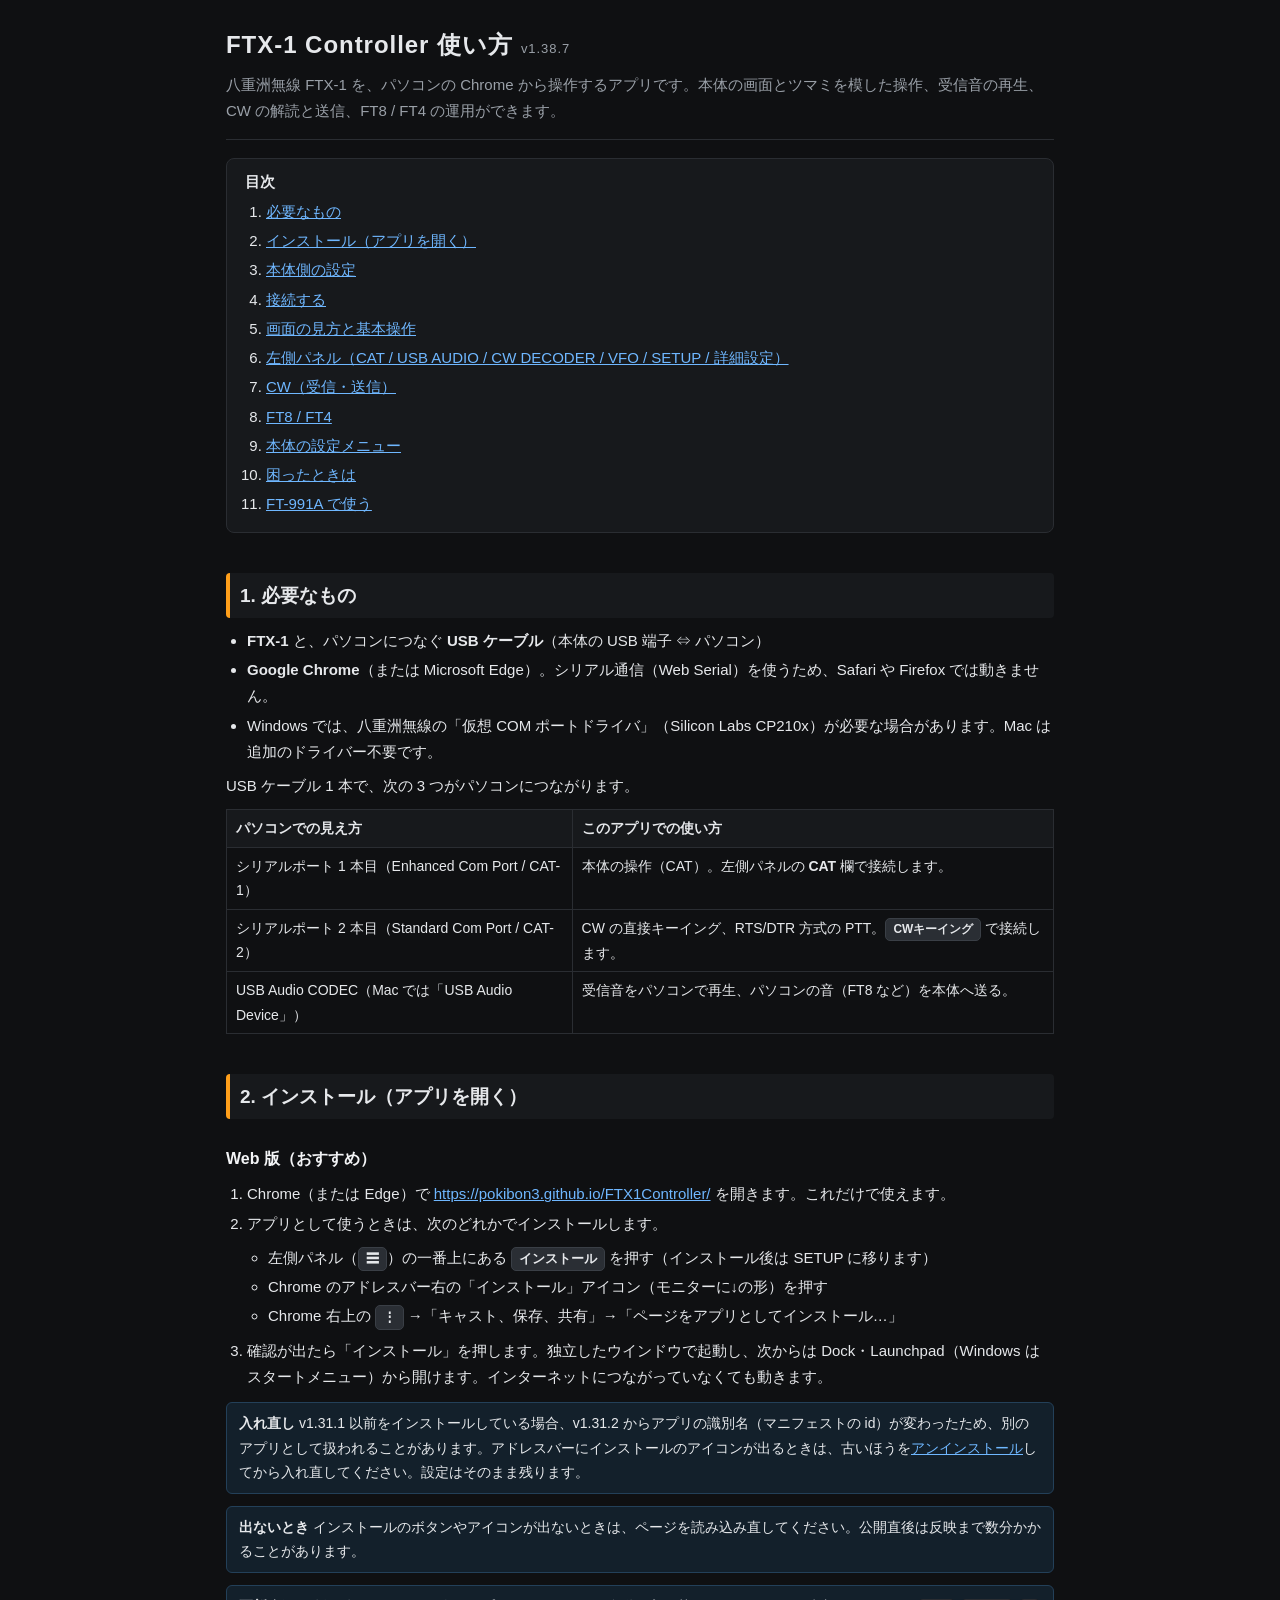
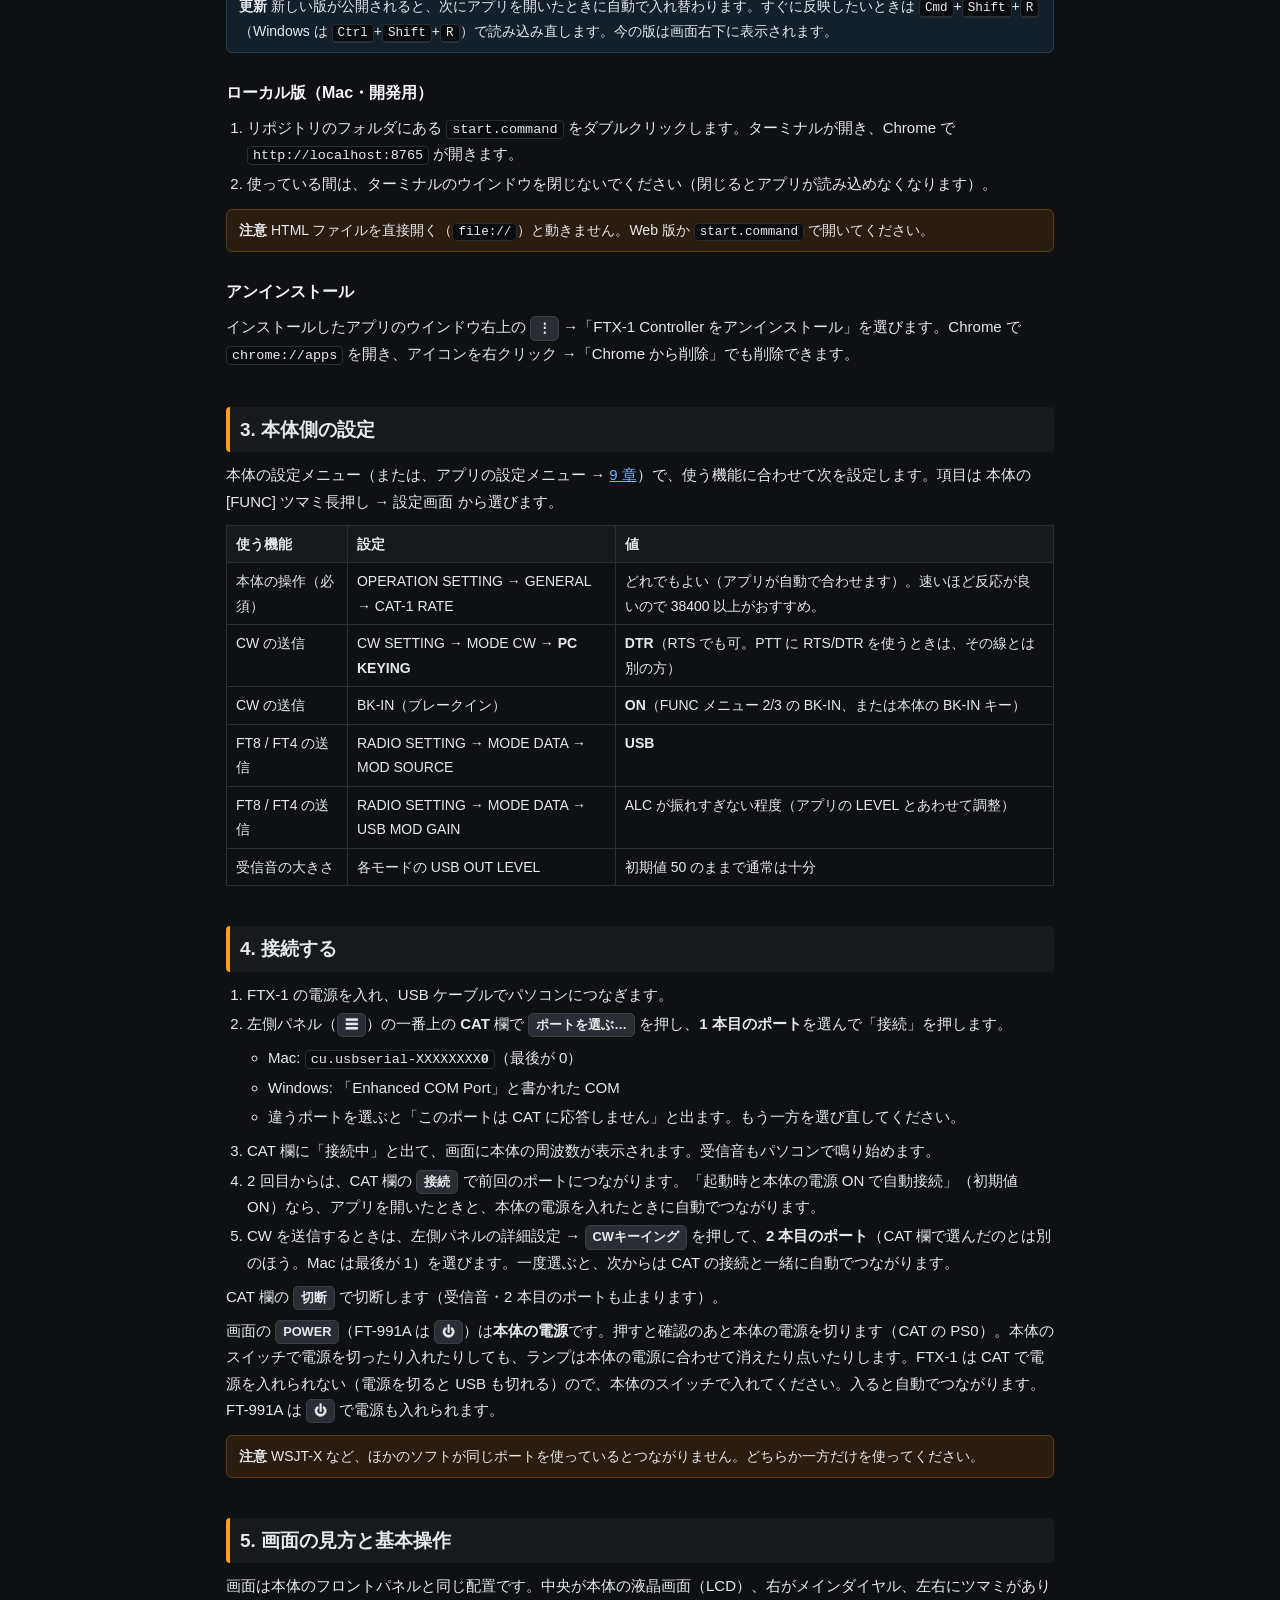
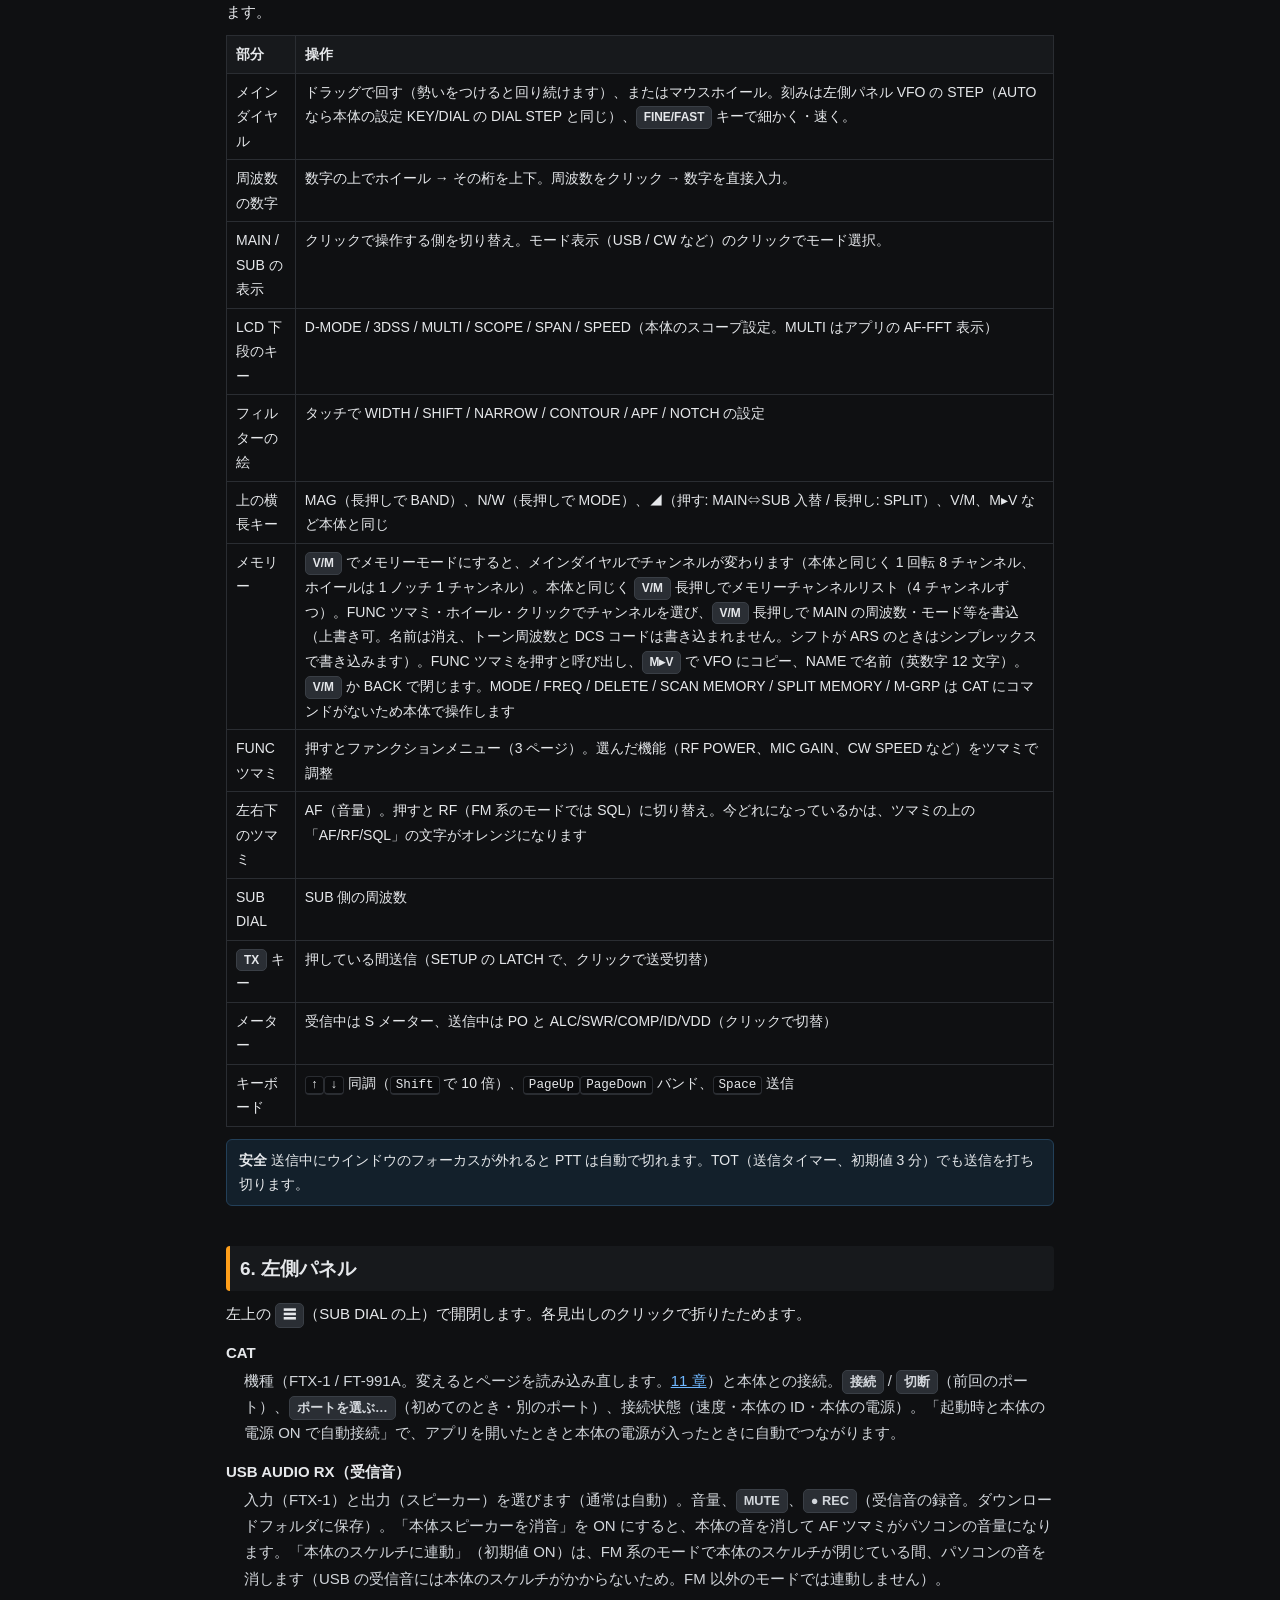
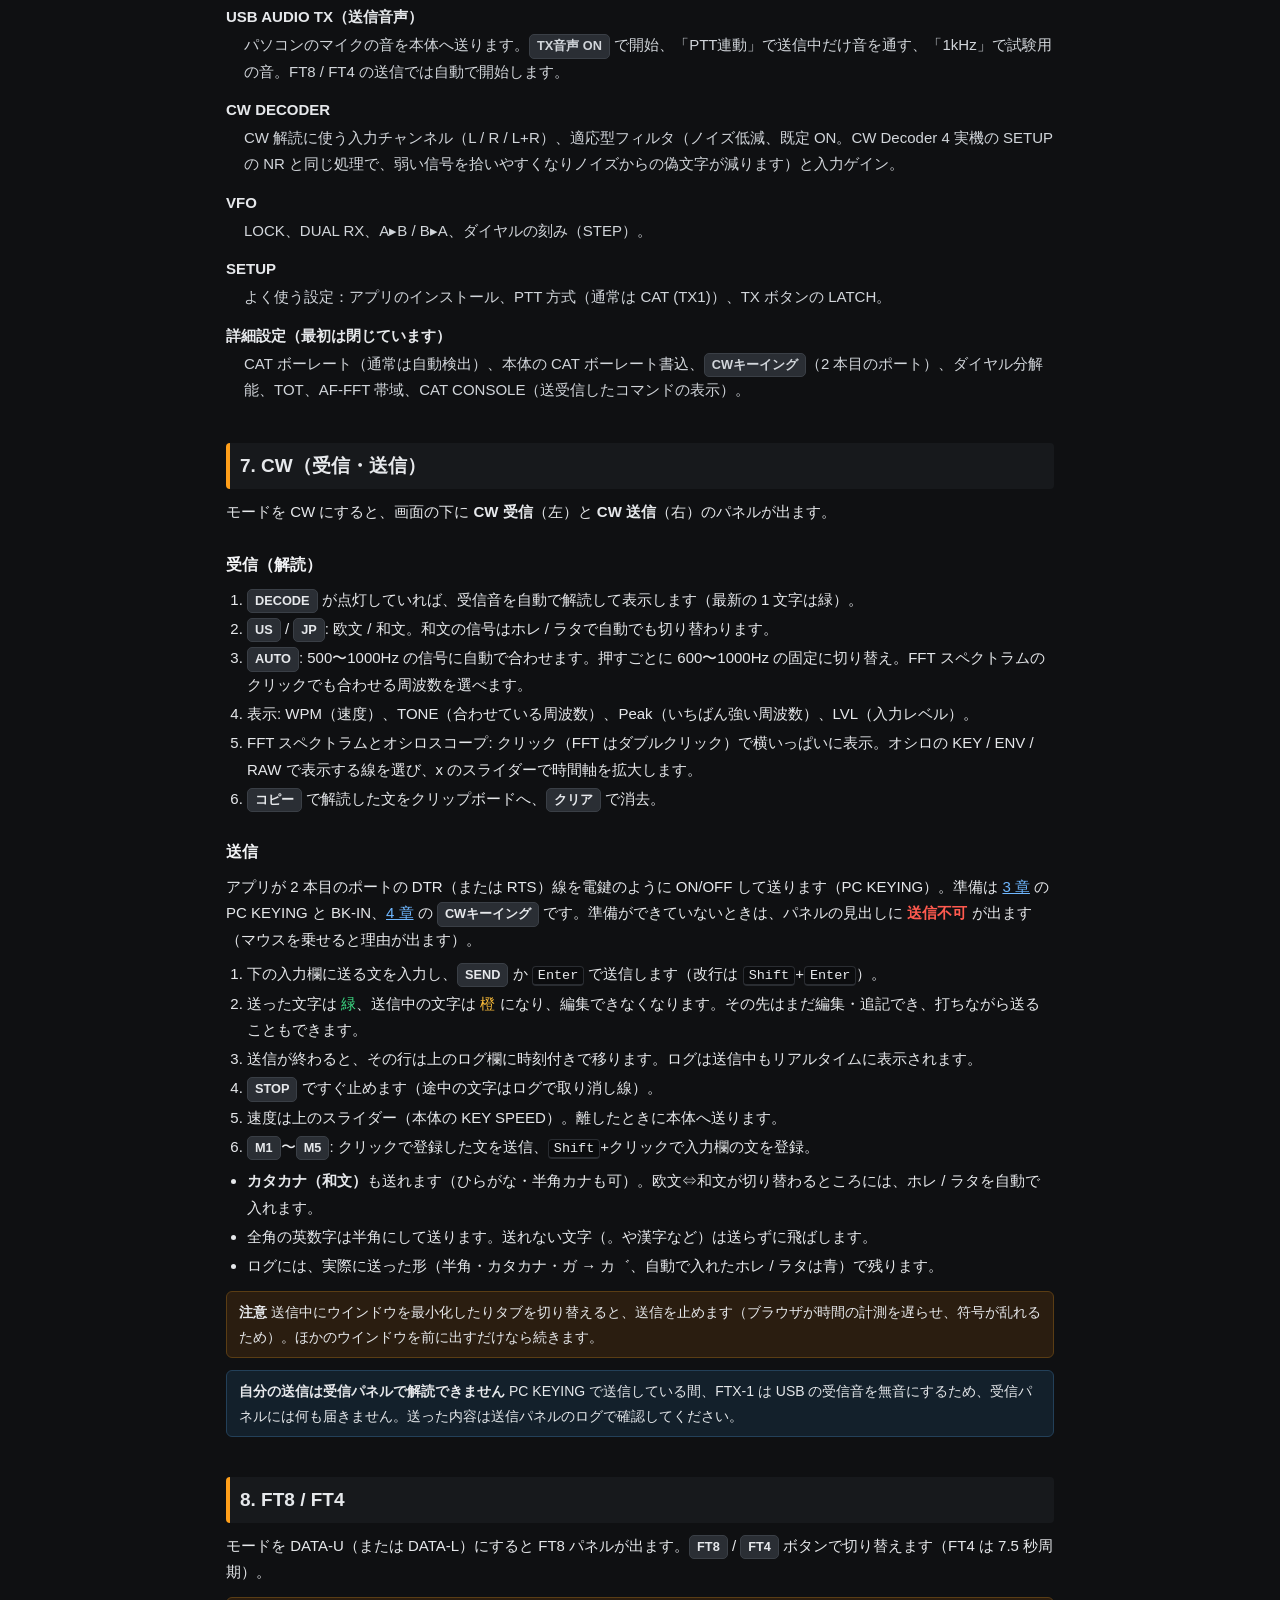
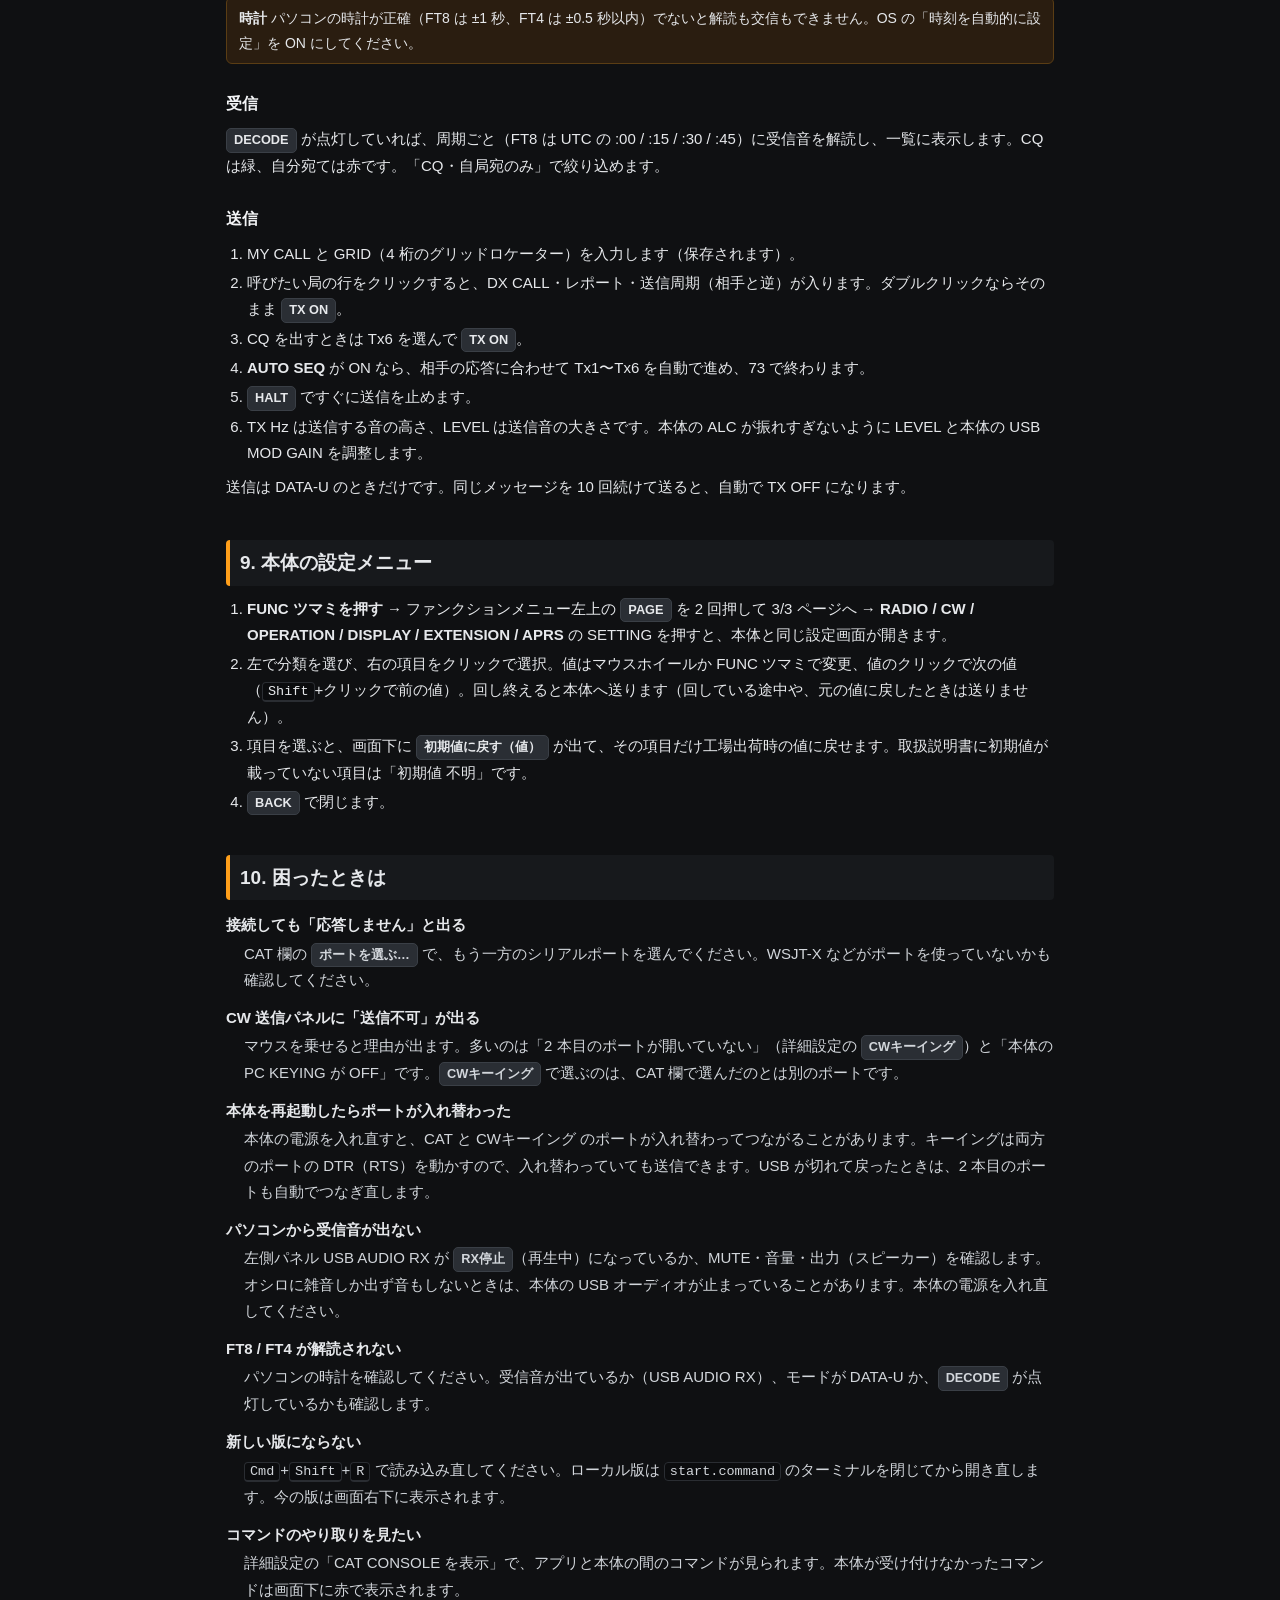
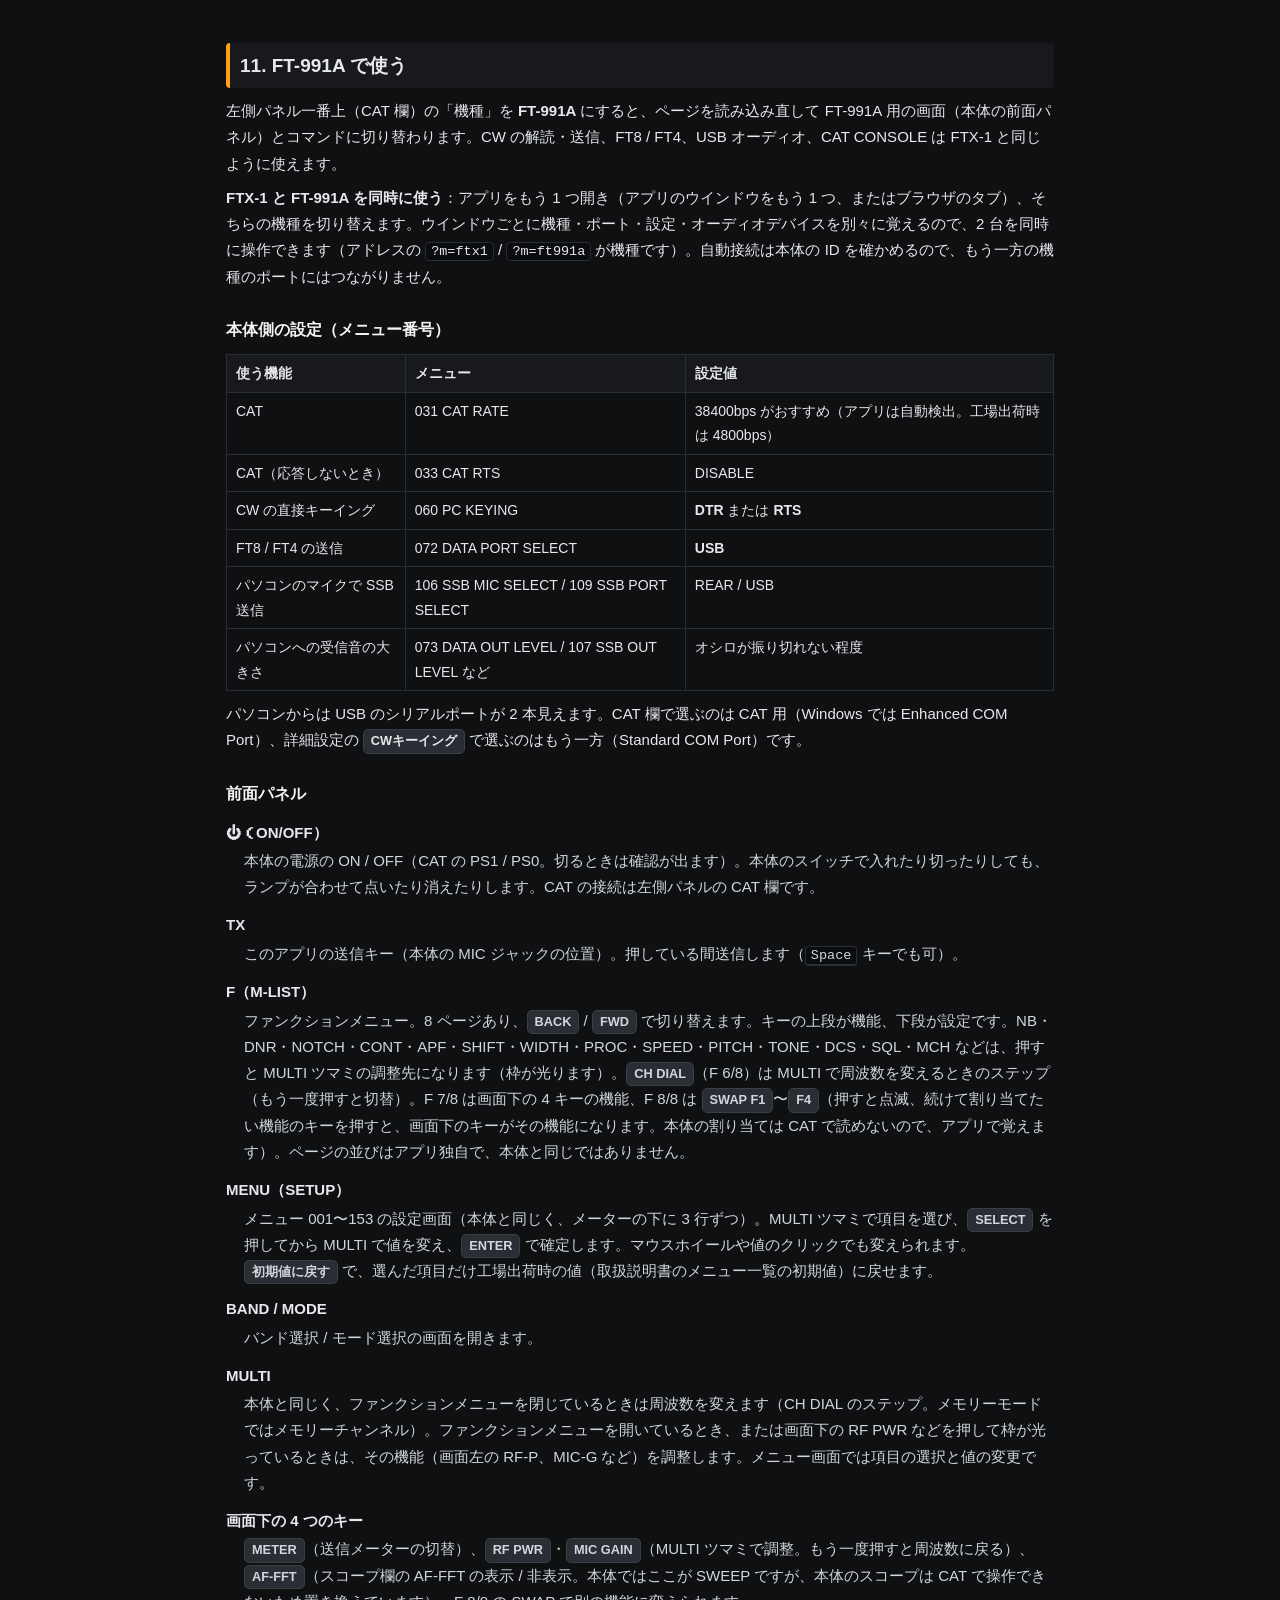
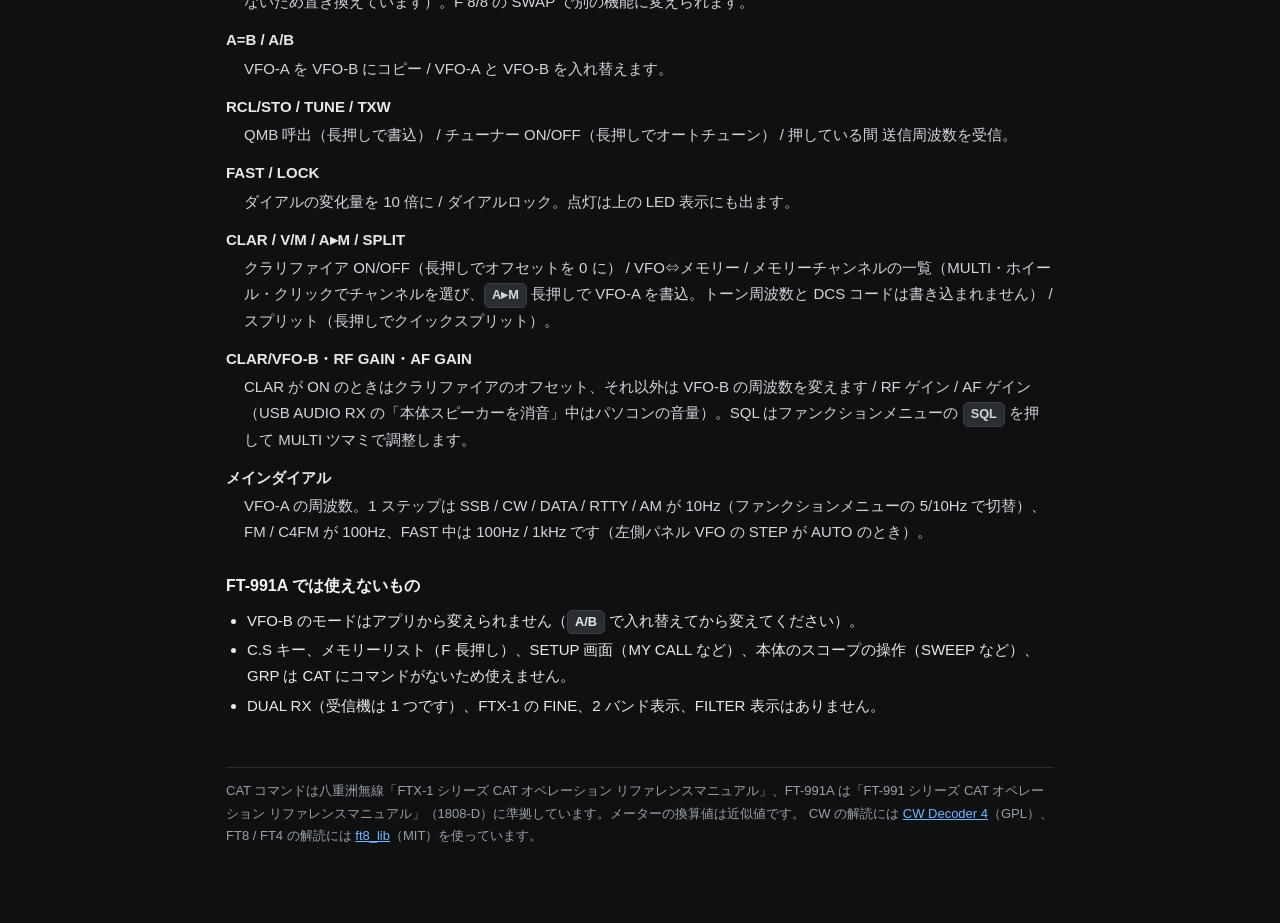
==== commit e13919f1: "FTX-1 memory mode: the main dial changes the channel (CH), 8 a turn, a wheel notch one, v1.38.7 Co-A" ====
--- a/manual.html
+++ b/manual.html
@@ -155,7 +155,7 @@
   <tr><td>LCD 下段のキー</td><td>D-MODE / 3DSS / MULTI / SCOPE / SPAN / SPEED（本体のスコープ設定。MULTI はアプリの AF-FFT 表示）</td></tr>
   <tr><td>フィルターの絵</td><td>タッチで WIDTH / SHIFT / NARROW / CONTOUR / APF / NOTCH の設定</td></tr>
   <tr><td>上の横長キー</td><td>MAG（長押しで BAND）、N/W（長押しで MODE）、◢（押す: MAIN⇔SUB 入替 / 長押し: SPLIT）、V/M、M▸V など本体と同じ</td></tr>
-  <tr><td>メモリー</td><td>本体と同じく <span class="btn">V/M</span> 長押しでメモリーチャンネルリスト（4 チャンネルずつ）。FUNC ツマミ・ホイール・クリックでチャンネルを選び、<span class="btn">V/M</span> 長押しで MAIN の周波数・モード等を書込（上書き可。名前は消え、トーン周波数と DCS コードは書き込まれません。シフトが ARS のときはシンプレックスで書き込みます）。FUNC ツマミを押すと呼び出し、<span class="btn">M▸V</span> で VFO にコピー、NAME で名前（英数字 12 文字）。<span class="btn">V/M</span> か BACK で閉じます。MODE / FREQ / DELETE / SCAN MEMORY / SPLIT MEMORY / M-GRP は CAT にコマンドがないため本体で操作します</td></tr>
+  <tr><td>メモリー</td><td><span class="btn">V/M</span> でメモリーモードにすると、メインダイヤルでチャンネルが変わります（本体と同じく 1 回転 8 チャンネル、ホイールは 1 ノッチ 1 チャンネル）。本体と同じく <span class="btn">V/M</span> 長押しでメモリーチャンネルリスト（4 チャンネルずつ）。FUNC ツマミ・ホイール・クリックでチャンネルを選び、<span class="btn">V/M</span> 長押しで MAIN の周波数・モード等を書込（上書き可。名前は消え、トーン周波数と DCS コードは書き込まれません。シフトが ARS のときはシンプレックスで書き込みます）。FUNC ツマミを押すと呼び出し、<span class="btn">M▸V</span> で VFO にコピー、NAME で名前（英数字 12 文字）。<span class="btn">V/M</span> か BACK で閉じます。MODE / FREQ / DELETE / SCAN MEMORY / SPLIT MEMORY / M-GRP は CAT にコマンドがないため本体で操作します</td></tr>
   <tr><td>FUNC ツマミ</td><td>押すとファンクションメニュー（3 ページ）。選んだ機能（RF POWER、MIC GAIN、CW SPEED など）をツマミで調整</td></tr>
   <tr><td>左右下のツマミ</td><td>AF（音量）。押すと RF（FM 系のモードでは SQL）に切り替え。今どれになっているかは、ツマミの上の「AF/RF/SQL」の文字がオレンジになります</td></tr>
   <tr><td>SUB DIAL</td><td>SUB 側の周波数</td></tr>
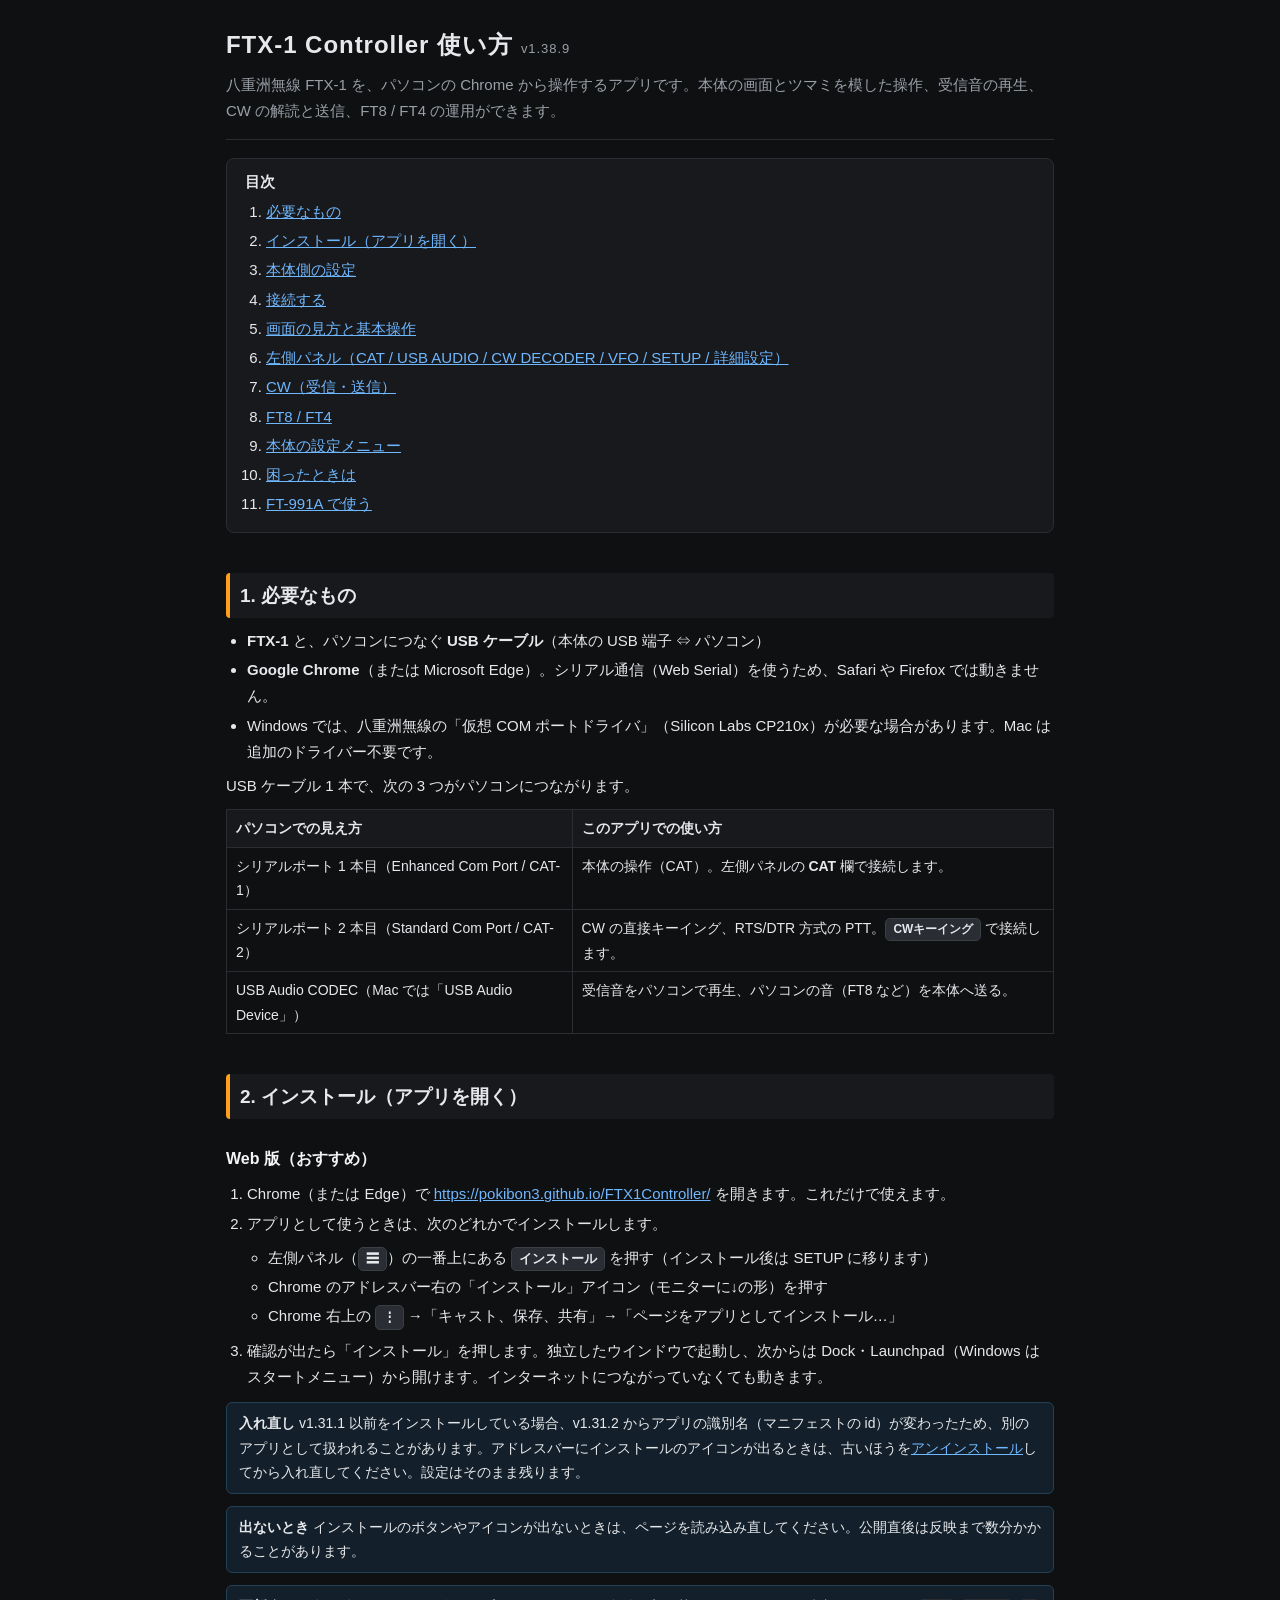
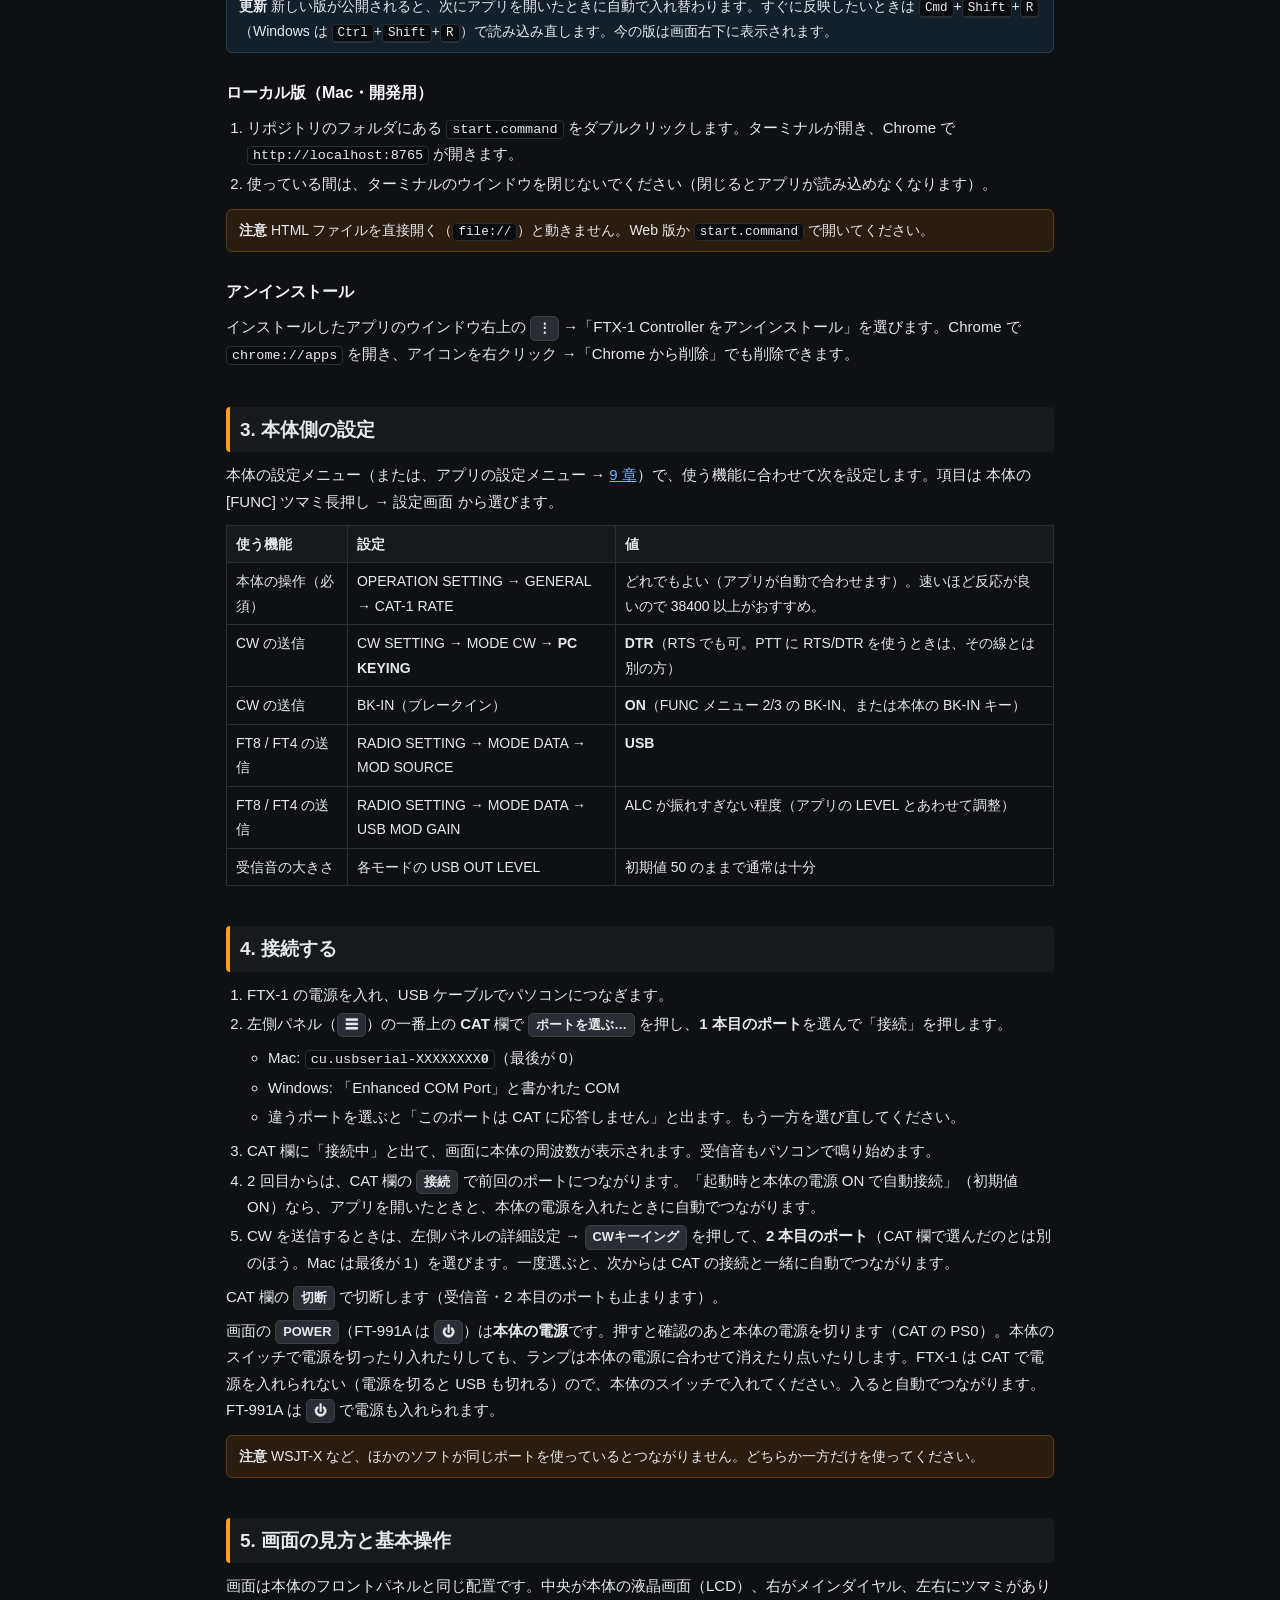
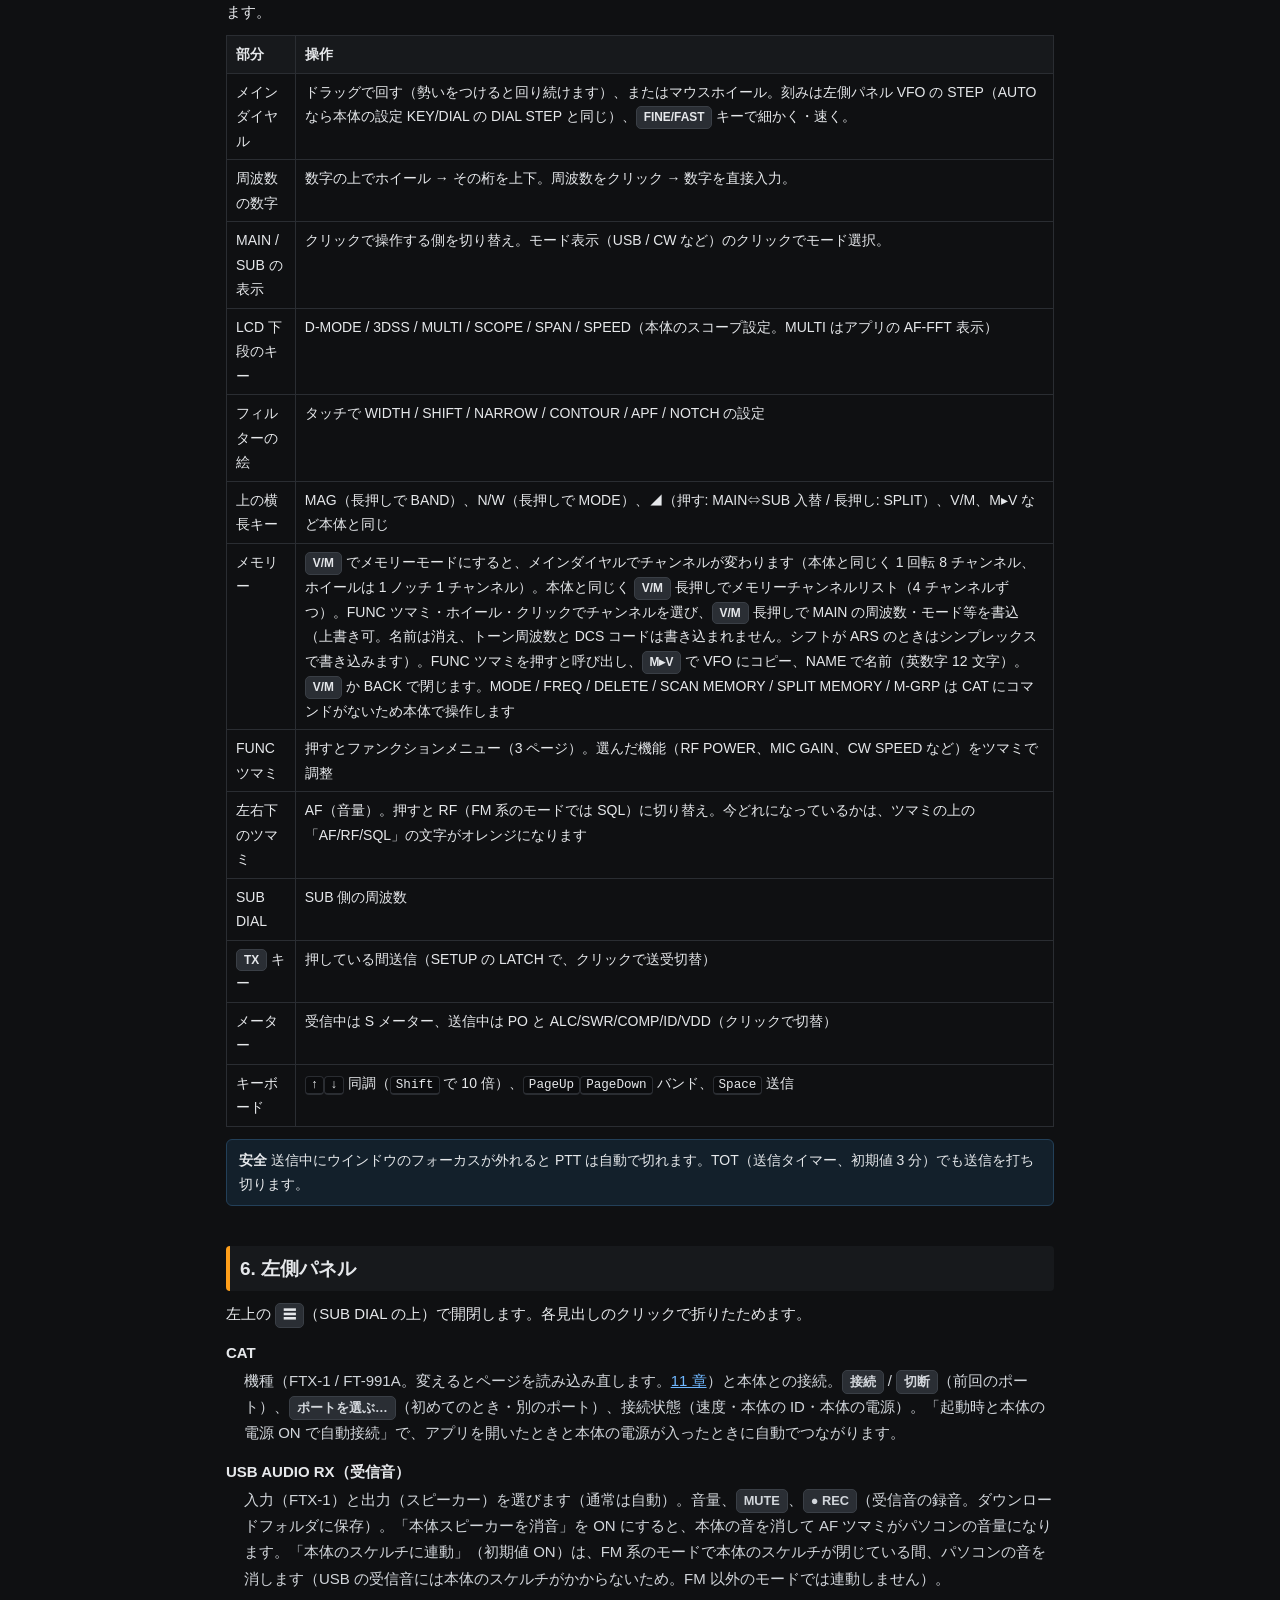
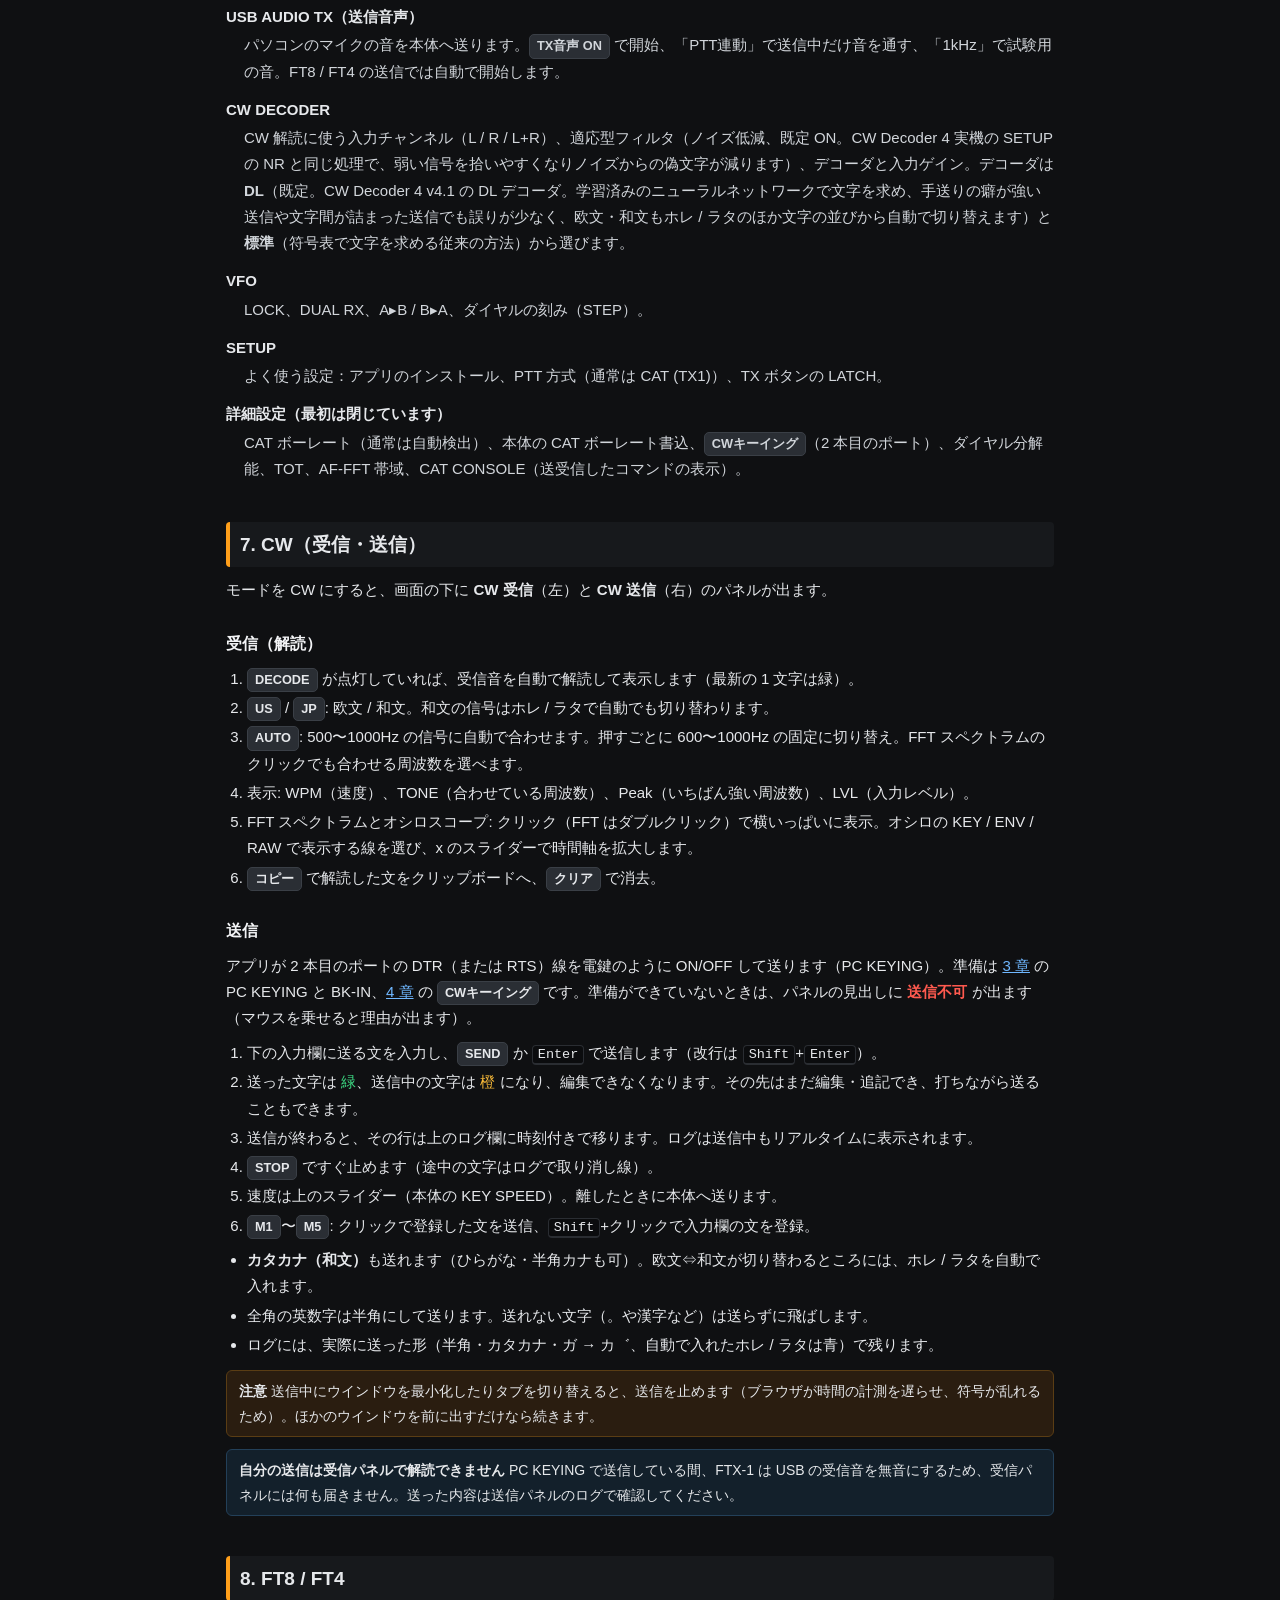
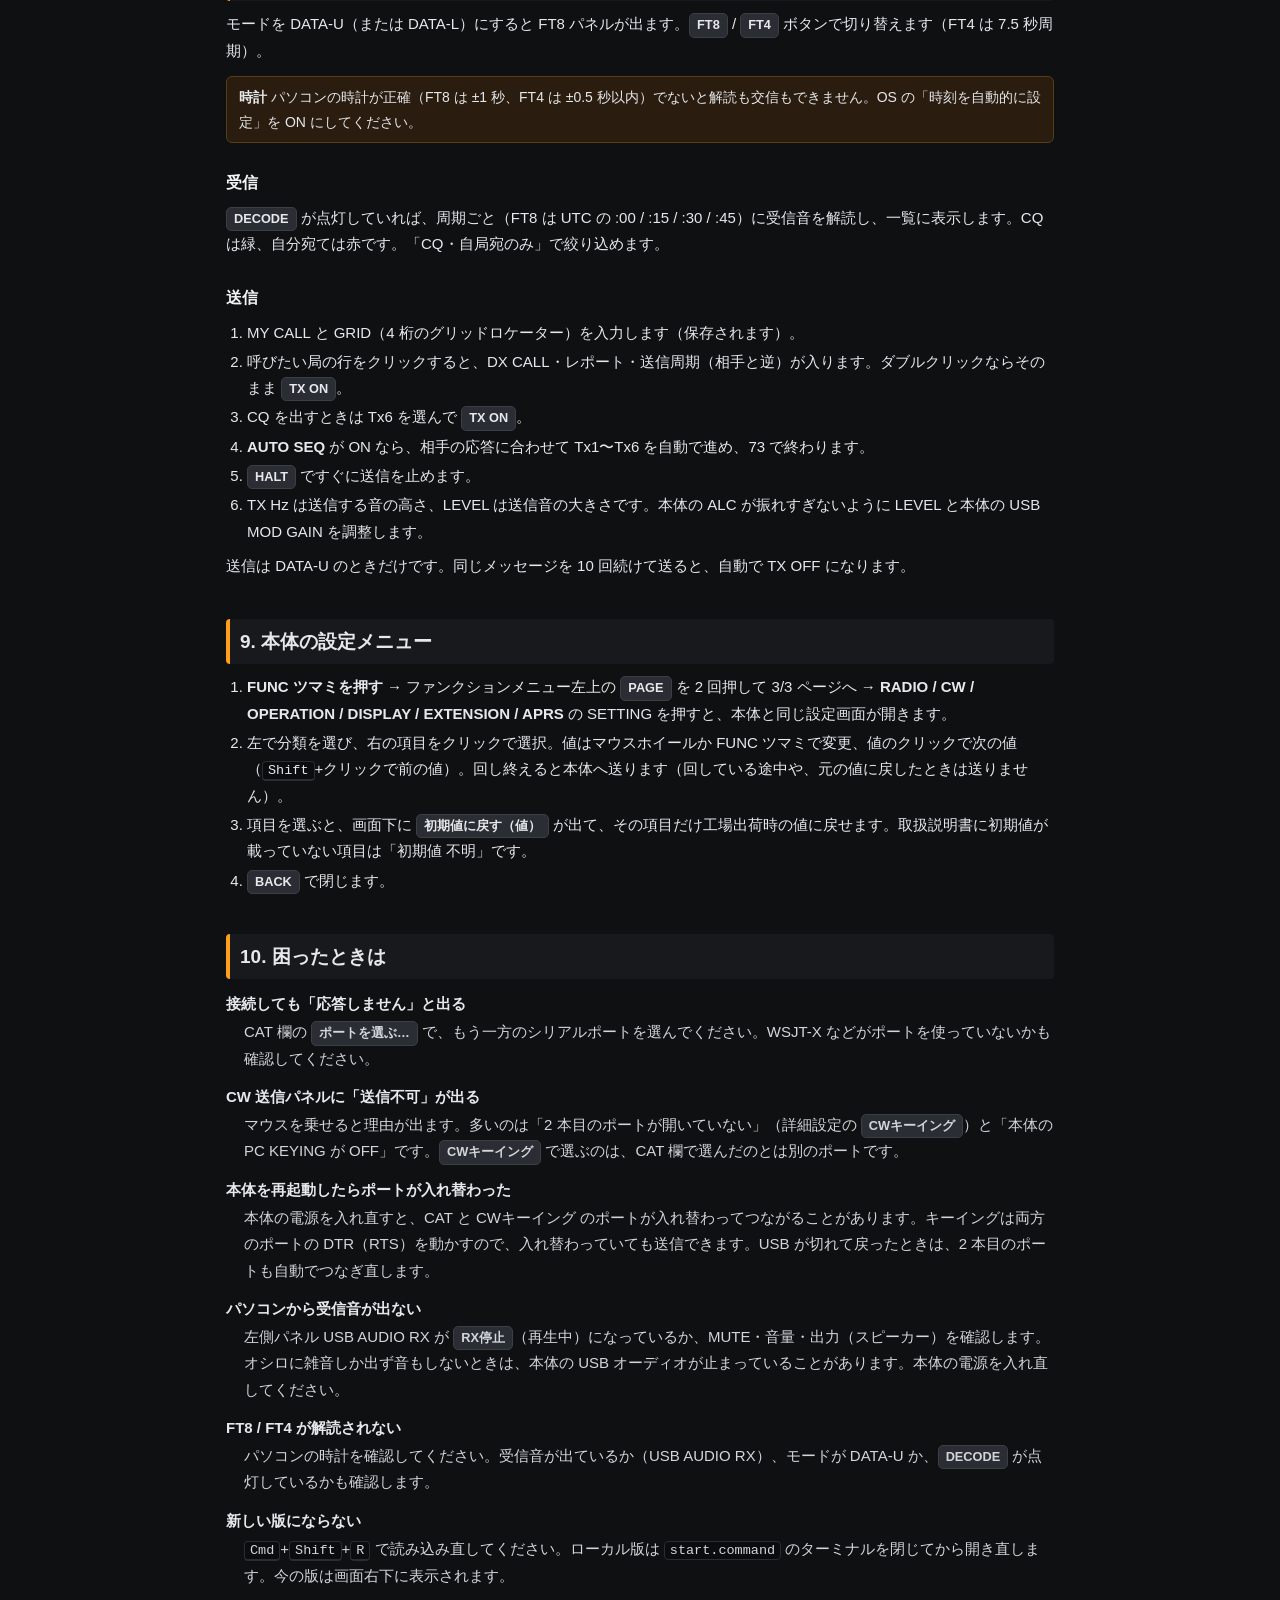
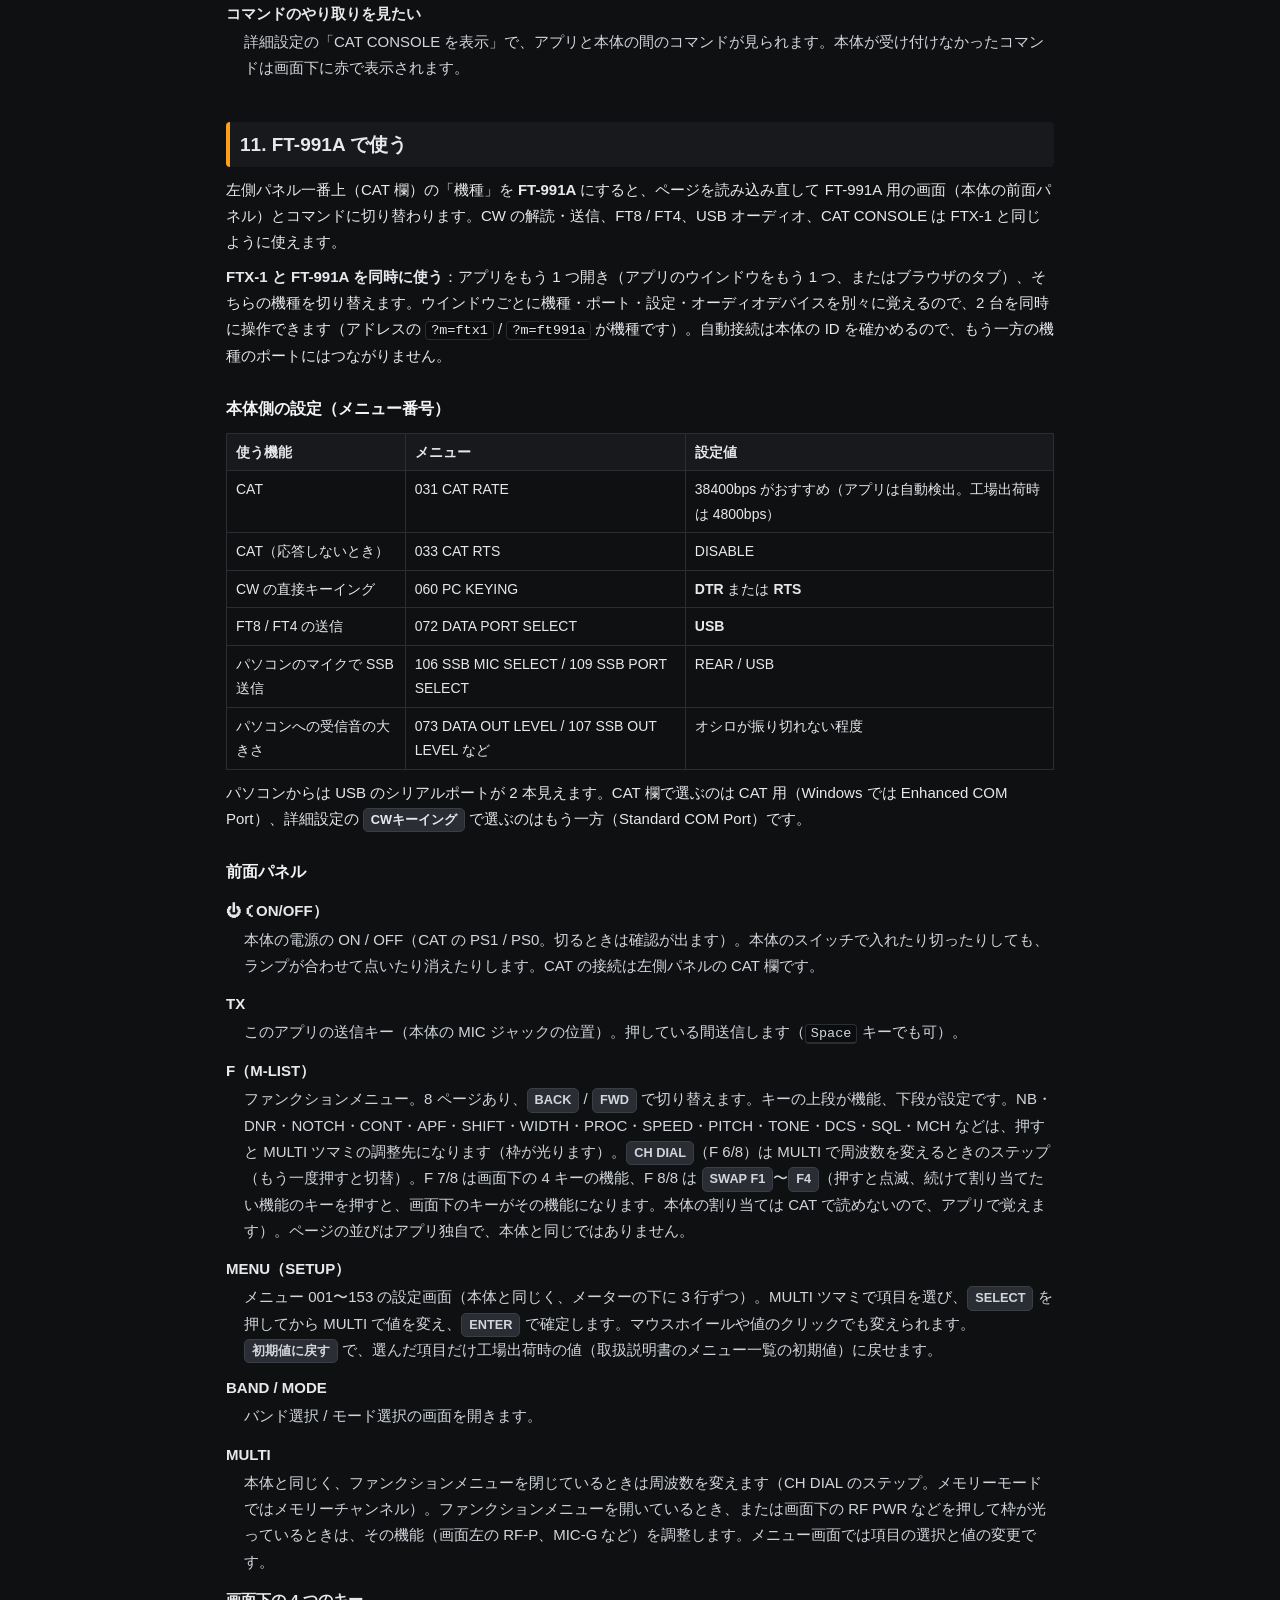
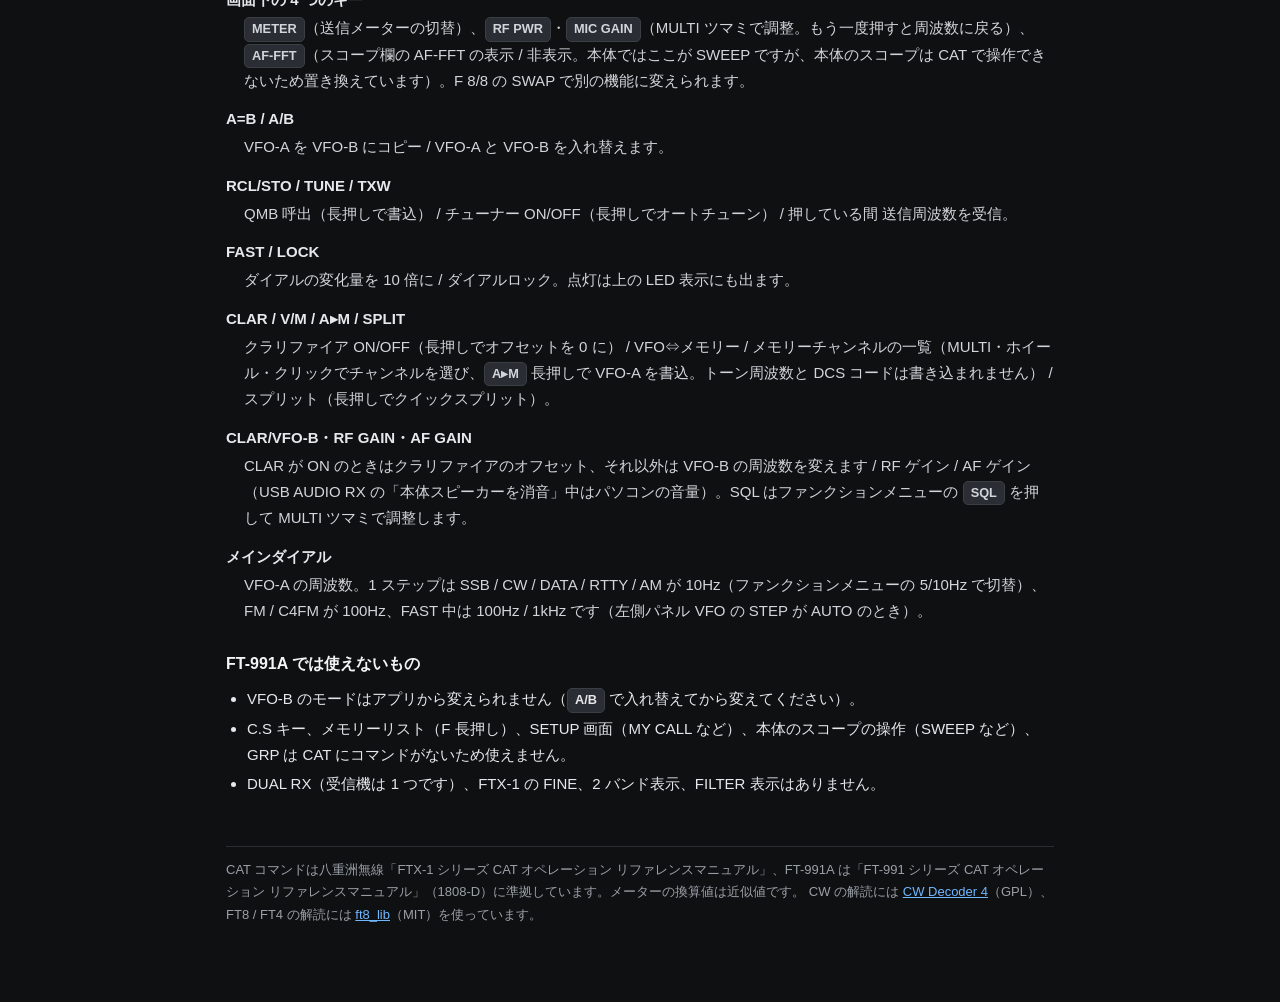
==== commit d2066f23: "CW decoder core from cw_decoder4 78b0234: DL decoder (default) with a DL / 標準 choice in CW DECODER, " ====
--- a/manual.html
+++ b/manual.html
@@ -175,7 +175,7 @@
   <dt>USB AUDIO TX（送信音声）</dt>
   <dd>パソコンのマイクの音を本体へ送ります。<span class="btn">TX音声 ON</span> で開始、「PTT連動」で送信中だけ音を通す、「1kHz」で試験用の音。FT8 / FT4 の送信では自動で開始します。</dd>
   <dt>CW DECODER</dt>
-  <dd>CW 解読に使う入力チャンネル（L / R / L+R）、適応型フィルタ（ノイズ低減、既定 ON。CW Decoder 4 実機の SETUP の NR と同じ処理で、弱い信号を拾いやすくなりノイズからの偽文字が減ります）と入力ゲイン。</dd>
+  <dd>CW 解読に使う入力チャンネル（L / R / L+R）、適応型フィルタ（ノイズ低減、既定 ON。CW Decoder 4 実機の SETUP の NR と同じ処理で、弱い信号を拾いやすくなりノイズからの偽文字が減ります）、デコーダと入力ゲイン。デコーダは <b>DL</b>（既定。CW Decoder 4 v4.1 の DL デコーダ。学習済みのニューラルネットワークで文字を求め、手送りの癖が強い送信や文字間が詰まった送信でも誤りが少なく、欧文・和文もホレ / ラタのほか文字の並びから自動で切り替えます）と <b>標準</b>（符号表で文字を求める従来の方法）から選びます。</dd>
   <dt>VFO</dt>
   <dd>LOCK、DUAL RX、A▸B / B▸A、ダイヤルの刻み（STEP）。</dd>
   <dt>SETUP</dt>
